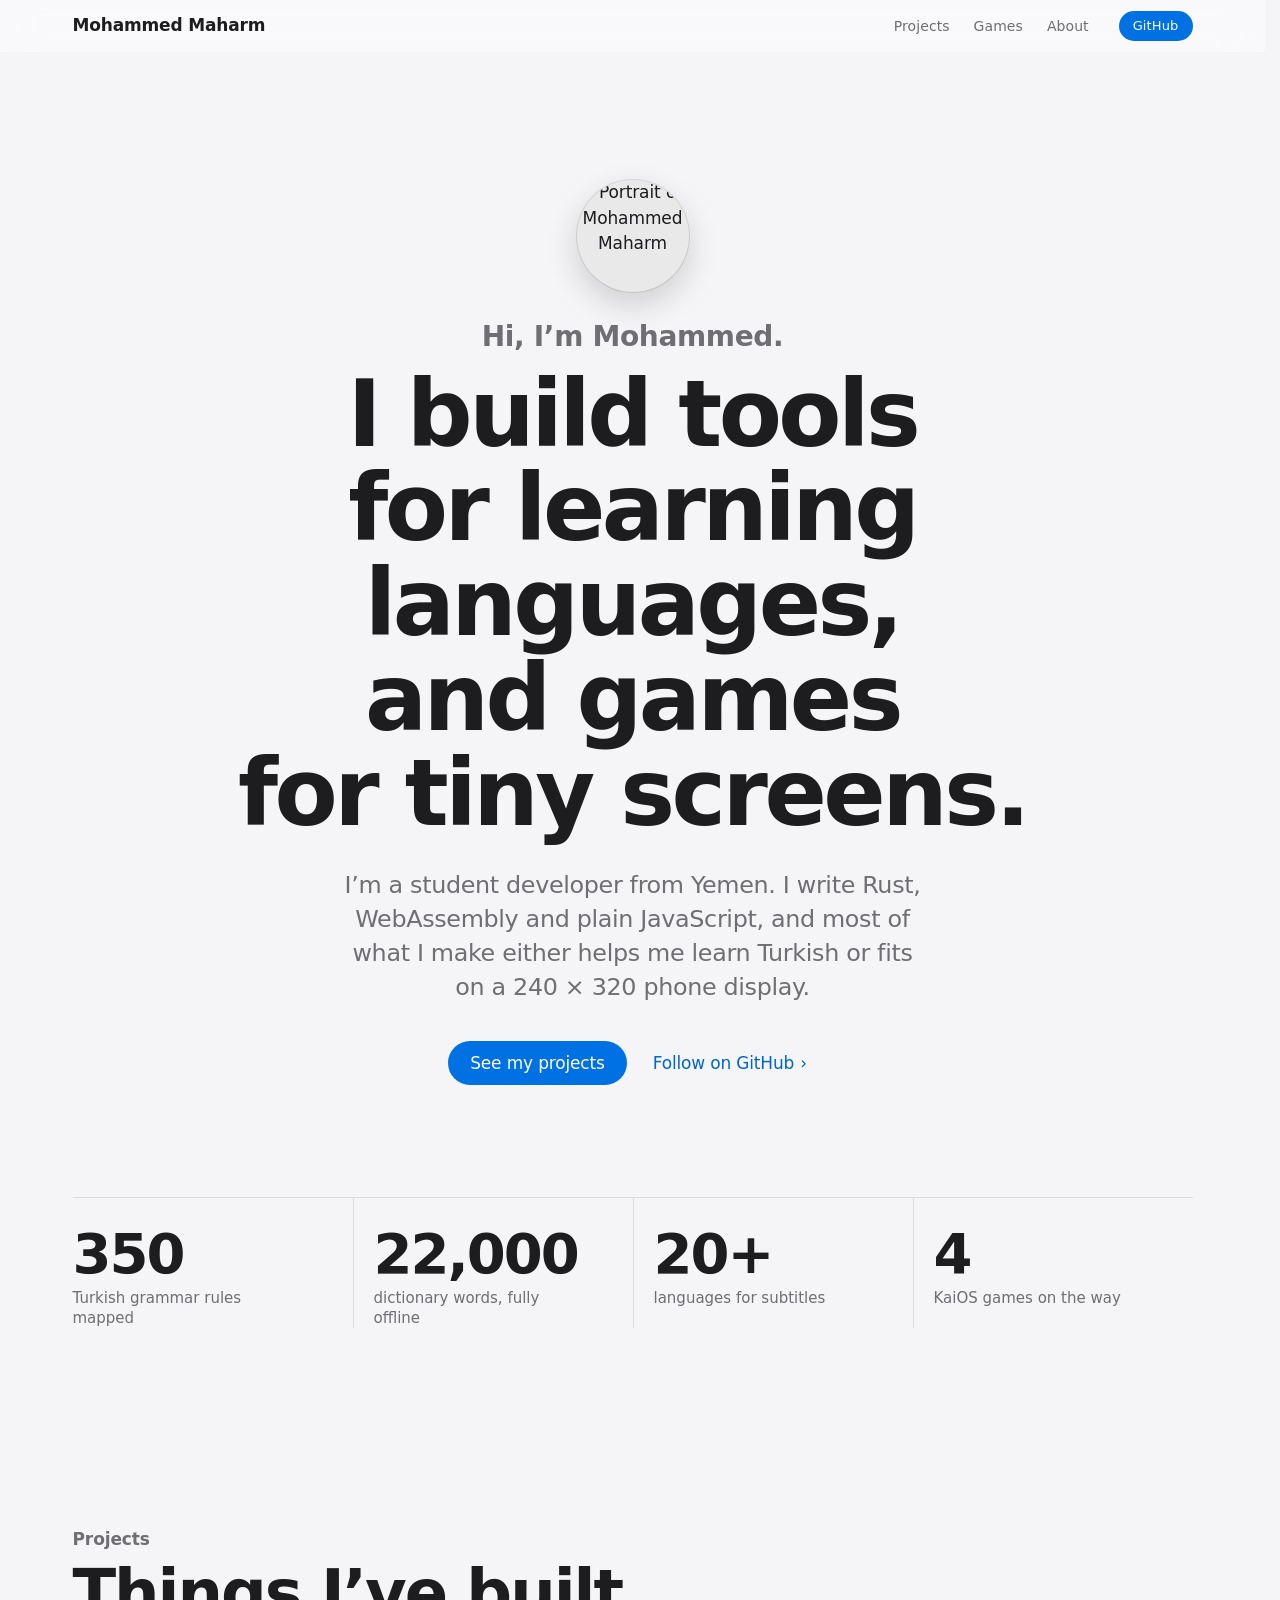
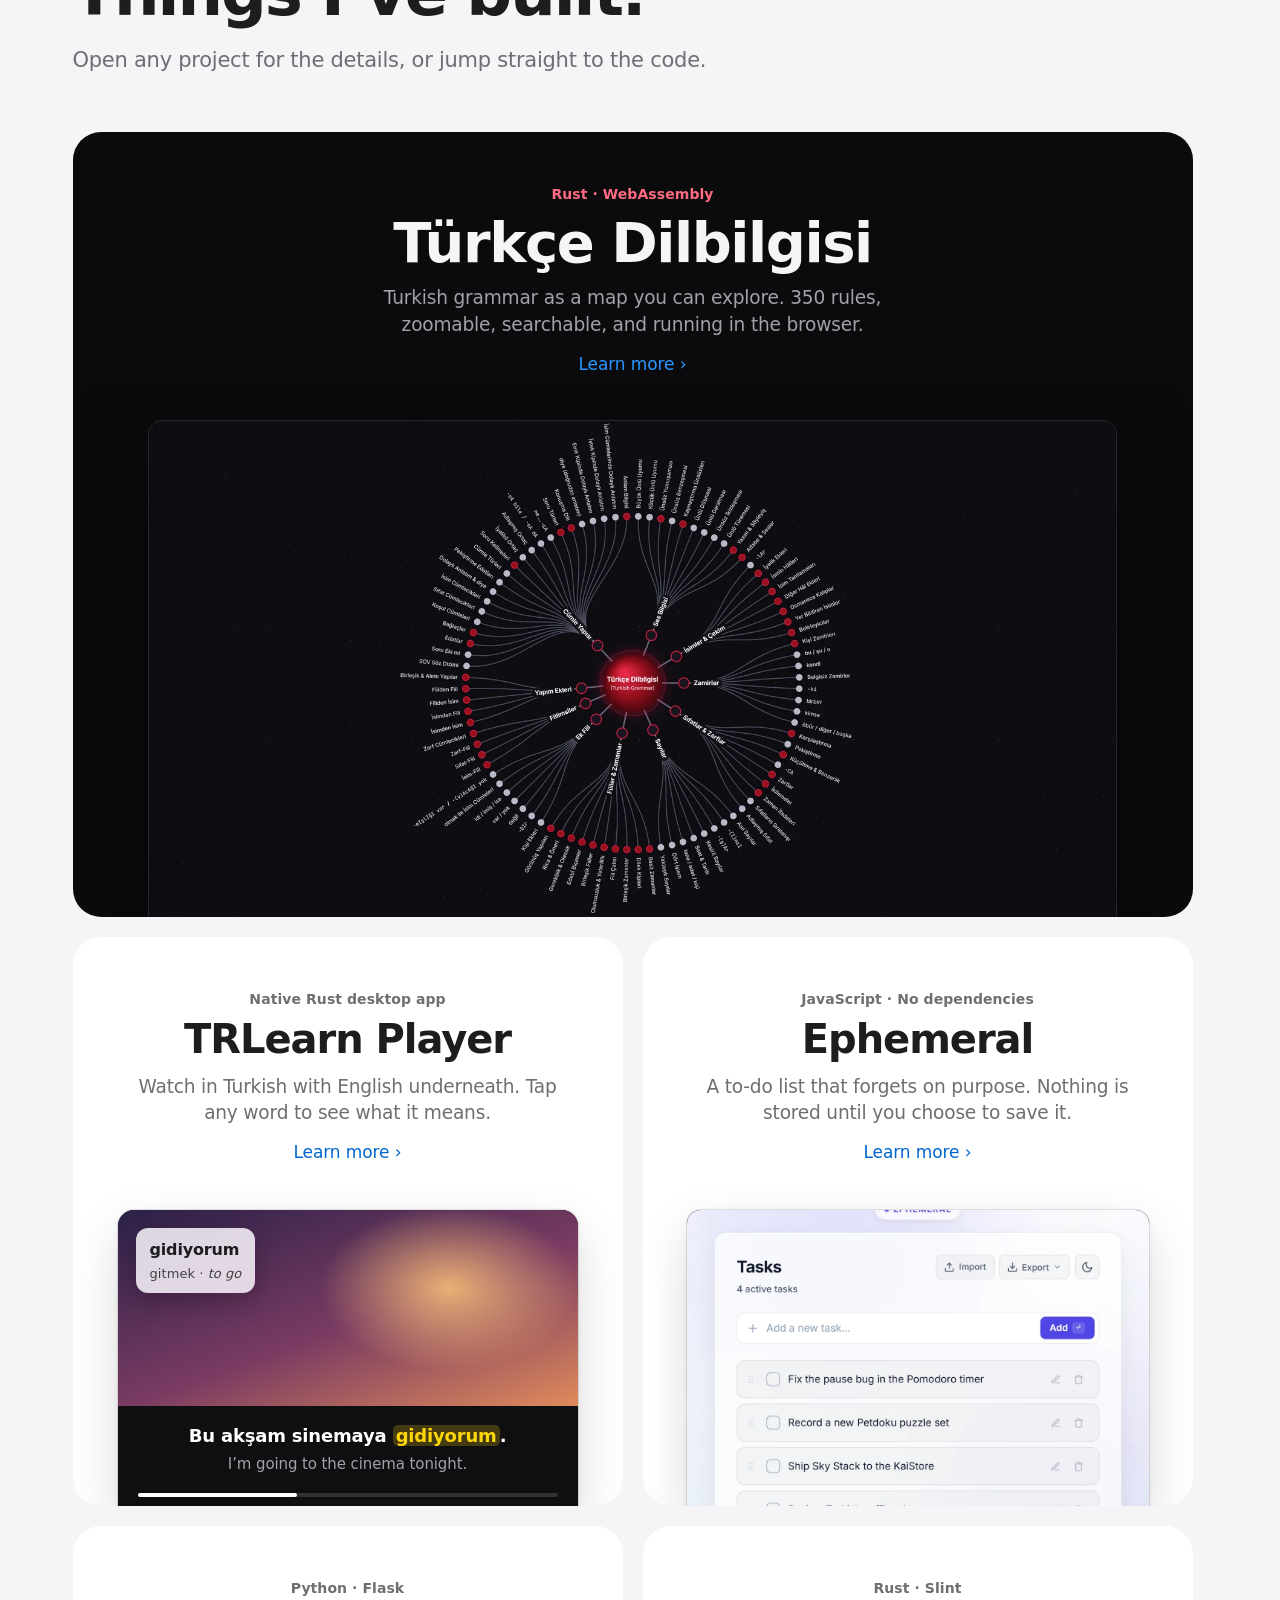
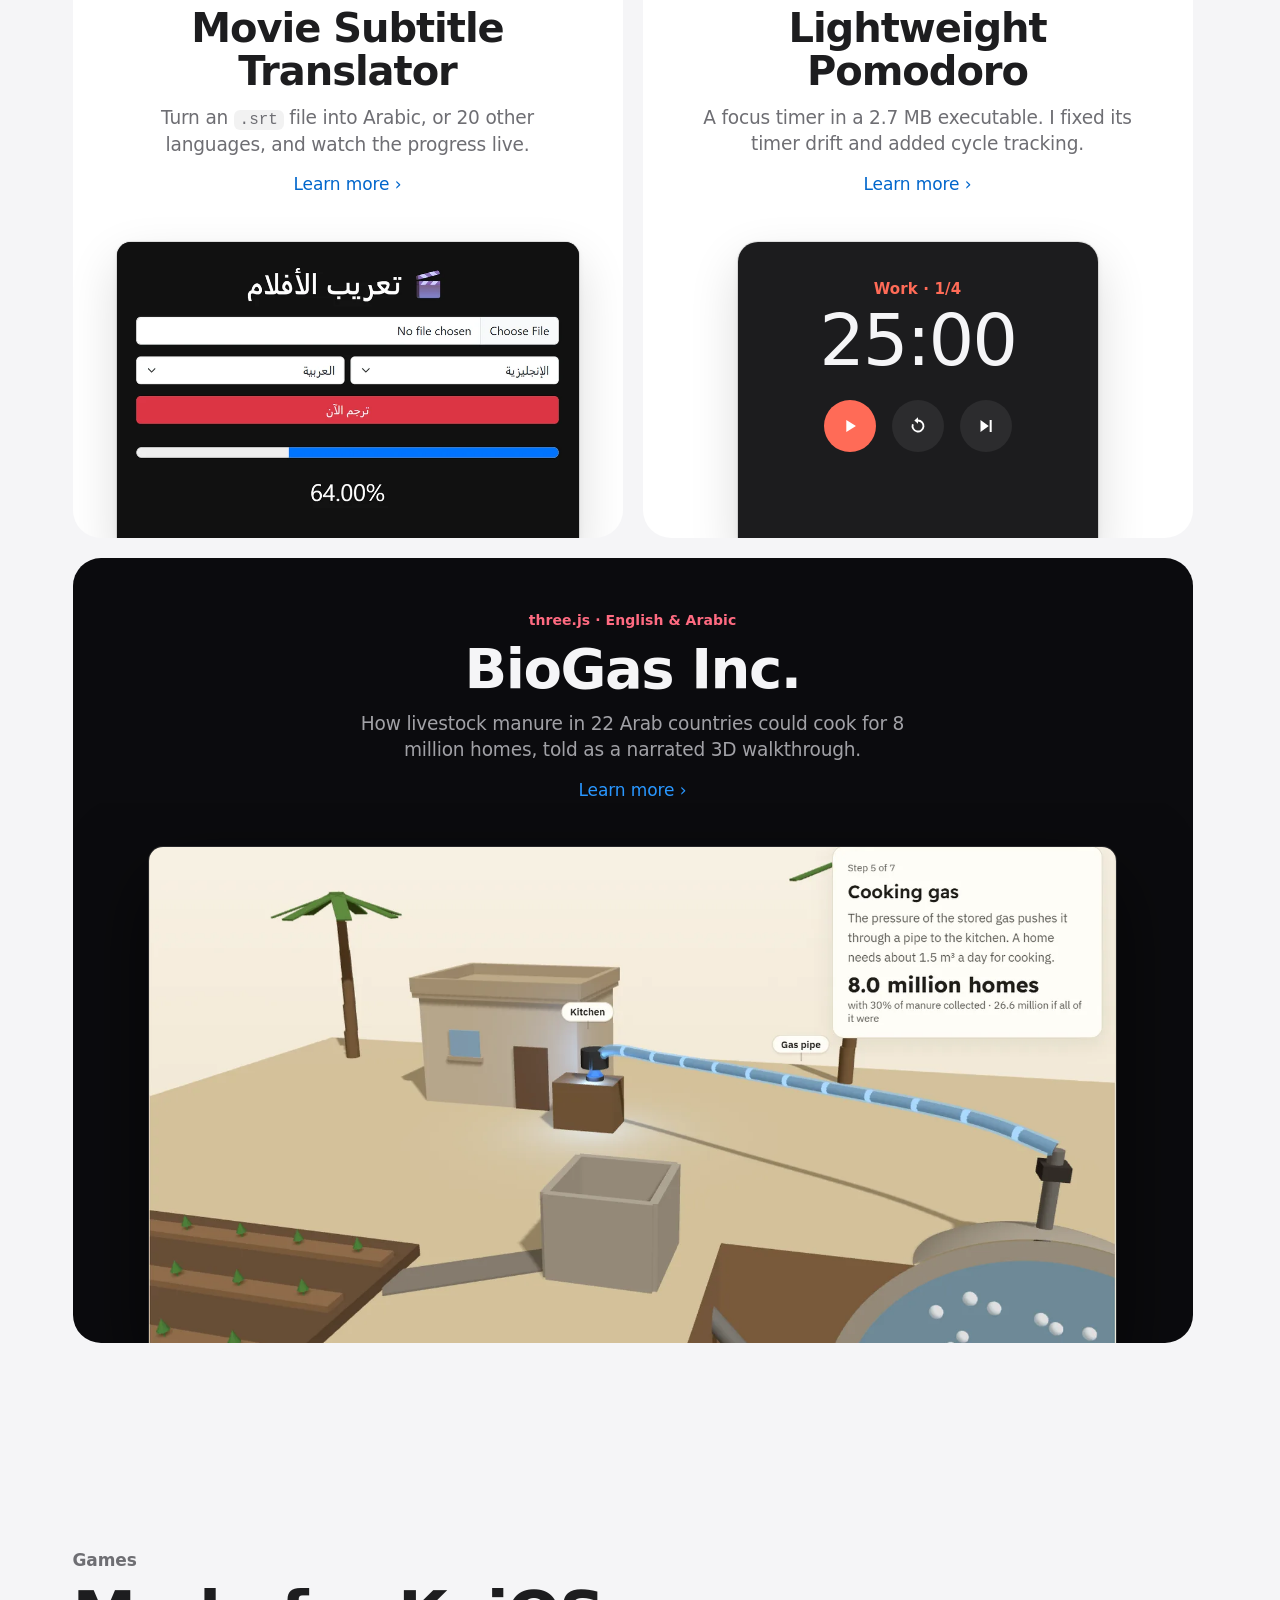
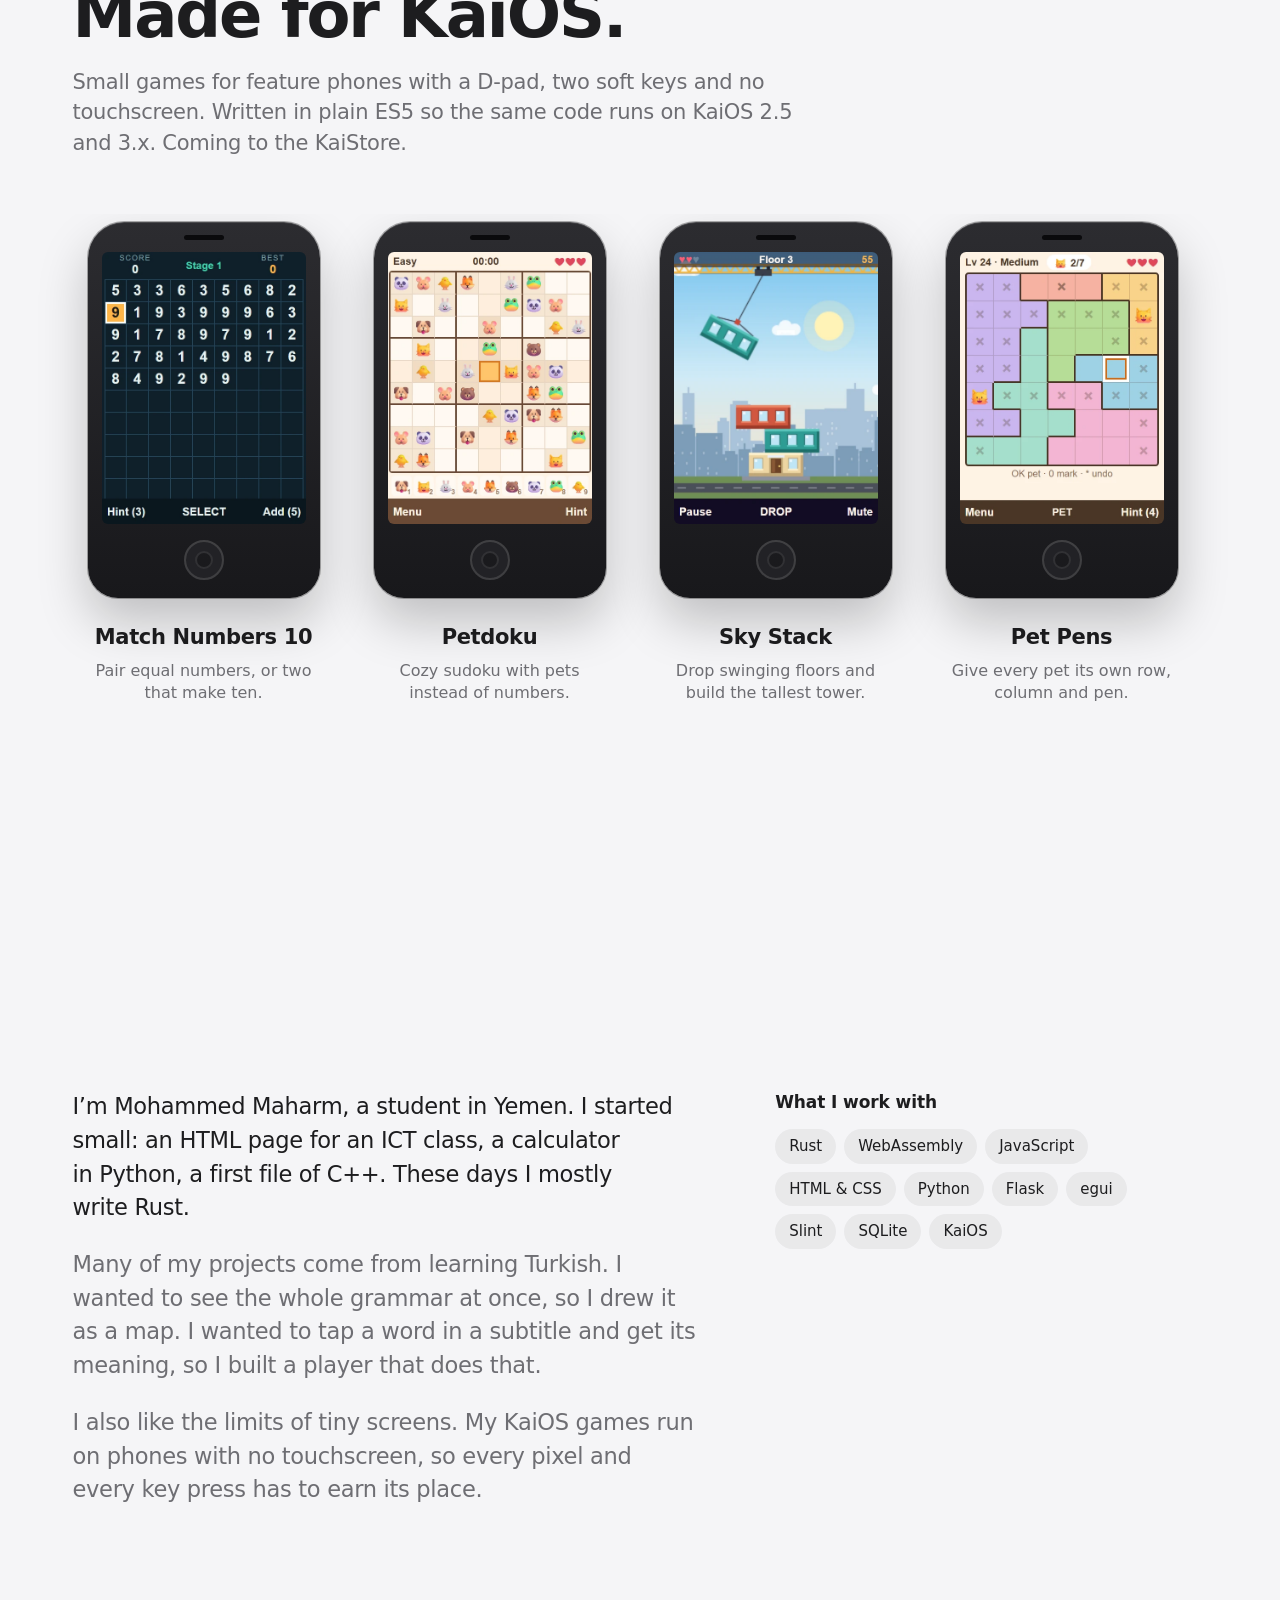
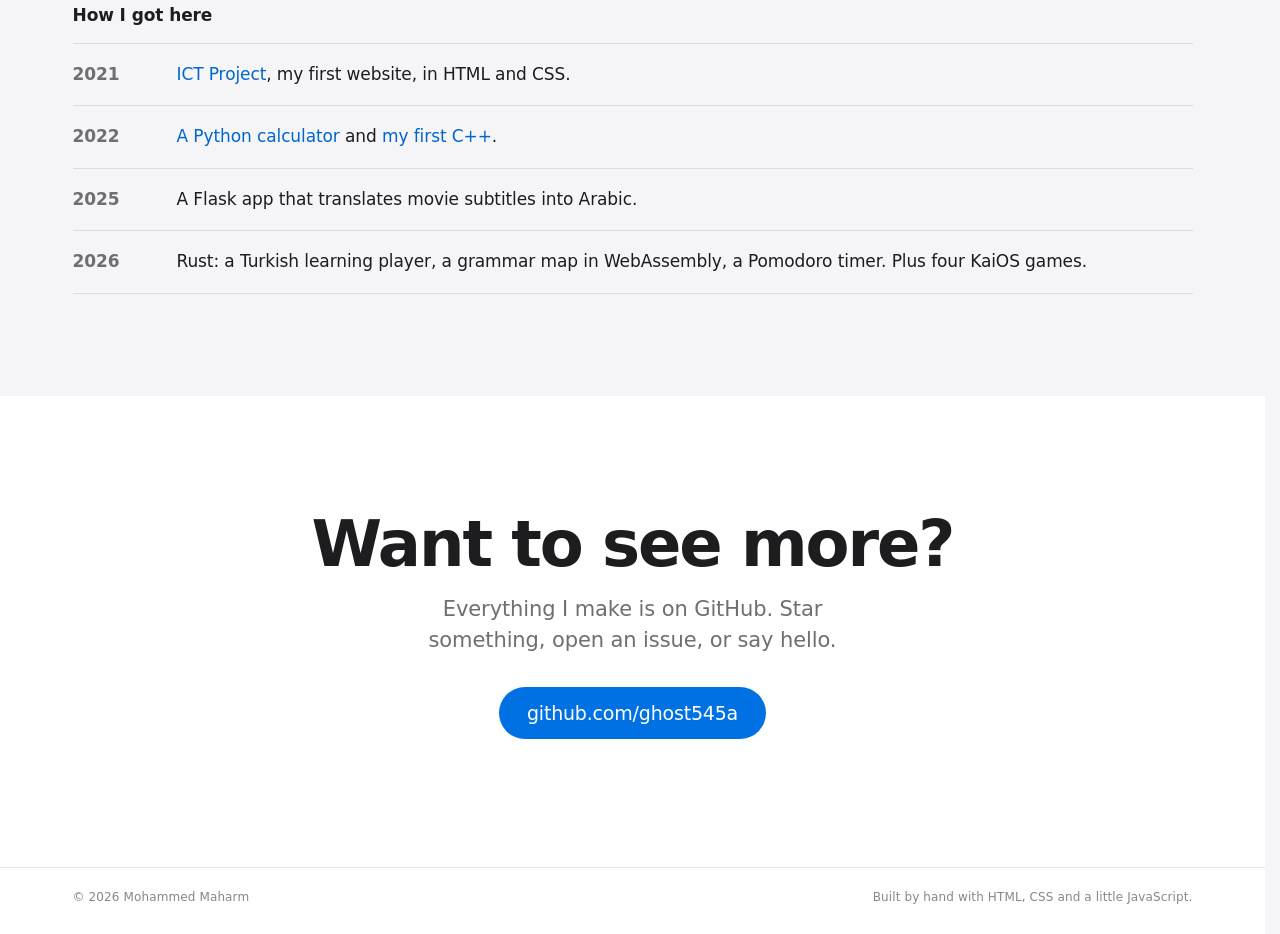
==== index.html @ 27d9dd87 "Add BioGas Inc. to the projects Feature tile and detail sheet for the narrated 3D biogas walkthrough" ====
<!doctype html>
<html lang="en">
<head>
  <meta charset="utf-8">
  <meta name="viewport" content="width=device-width, initial-scale=1, viewport-fit=cover">
  <title>Mohammed Maharm</title>
  <meta name="description" content="Mohammed Maharm, a student developer from Yemen. Tools for learning languages in Rust and WebAssembly, and small games for KaiOS phones.">
  <meta name="color-scheme" content="light dark">
  <meta name="theme-color" content="#f5f5f7" media="(prefers-color-scheme: light)">
  <meta name="theme-color" content="#000000" media="(prefers-color-scheme: dark)">
  <meta property="og:title" content="Mohammed Maharm">
  <meta property="og:description" content="Tools for learning languages, and games for tiny screens.">
  <meta property="og:image" content="https://ghost545a.github.io/assets/turkce-map.webp">
  <meta property="og:type" content="website">
  <link rel="icon" href="favicon.svg" type="image/svg+xml">
  <link rel="stylesheet" href="styles.css">
  <script>document.documentElement.classList.add('js');</script>
</head>
<body>
  <a class="skip" href="#work">Skip to projects</a>

  <div class="page" id="page">
    <!-- Translucent navigation: content scrolls underneath -->
    <header class="nav" id="nav">
      <div class="nav-inner">
        <a class="nav-name" href="#top" aria-label="Mohammed Maharm, back to top">Mohammed Maharm</a>
        <nav aria-label="Sections">
          <ul class="nav-links">
            <li><a href="#work" data-section="work">Projects</a></li>
            <li><a href="#games" data-section="games">Games</a></li>
            <li><a href="#about" data-section="about">About</a></li>
          </ul>
        </nav>
        <a class="nav-cta" href="https://github.com/ghost545a" rel="me">GitHub</a>
      </div>
    </header>

    <main id="top">
      <!-- Hero -->
      <section class="hero">
        <div class="wrap">
          <img class="avatar reveal" src="https://avatars.githubusercontent.com/u/78747137?v=4&amp;s=320" width="112" height="112" alt="Portrait of Mohammed Maharm">
          <p class="hero-hello reveal" style="--d:1">Hi, I’m Mohammed.</p>
          <h1 class="hero-title reveal" style="--d:2">I build tools for learning languages, and games for&nbsp;tiny&nbsp;screens.</h1>
          <p class="hero-lede reveal" style="--d:3">I’m a student developer from Yemen. I write Rust, WebAssembly and plain JavaScript, and most of what I make either helps me learn Turkish or fits on a 240&nbsp;×&nbsp;320 phone display.</p>
          <div class="hero-actions reveal" style="--d:4">
            <a class="btn btn-fill" href="#work">See my projects</a>
            <a class="btn btn-plain" href="https://github.com/ghost545a" rel="me">Follow on GitHub <span aria-hidden="true">›</span></a>
          </div>
        </div>
      </section>

      <!-- By the numbers -->
      <section class="stats" aria-label="By the numbers">
        <div class="wrap">
          <dl class="stats-grid">
            <div class="stat reveal"><dt>Turkish grammar rules mapped</dt><dd>350</dd></div>
            <div class="stat reveal" style="--d:1"><dt>dictionary words, fully offline</dt><dd>22,000</dd></div>
            <div class="stat reveal" style="--d:2"><dt>languages for subtitles</dt><dd>20+</dd></div>
            <div class="stat reveal" style="--d:3"><dt>KaiOS games on the way</dt><dd>4</dd></div>
          </dl>
        </div>
      </section>

      <!-- Projects -->
      <section class="section" id="work" aria-labelledby="work-title">
        <div class="wrap">
          <header class="section-head reveal">
            <p class="eyebrow">Projects</p>
            <h2 id="work-title" class="section-title">Things I’ve built.</h2>
            <p class="section-lede">Open any project for the details, or jump straight to the code.</p>
          </header>

          <div class="tiles">
            <!-- Featured: Türkçe Dilbilgisi -->
            <a class="tile tile-feature reveal" href="https://github.com/ghost545a/turkce-dilbilgisi" data-sheet="turkce">
              <div class="tile-copy">
                <p class="tile-eyebrow">Rust · WebAssembly</p>
                <h3 class="tile-title">Türkçe Dilbilgisi</h3>
                <p class="tile-text">Turkish grammar as a map you can explore. 350 rules, zoomable, searchable, and running in the browser.</p>
                <span class="tile-more">Learn more <span aria-hidden="true">›</span></span>
              </div>
              <div class="tile-visual">
                <div class="shot shot-window">
                  <img src="assets/turkce-map.webp" width="1600" height="1000" loading="lazy" alt="The Türkçe Dilbilgisi radial map: grammar topics branch out from a red centre node into hundreds of rules.">
                </div>
              </div>
            </a>

            <!-- TRLearn Player -->
            <a class="tile reveal" href="https://github.com/ghost545a/trlearn-player" data-sheet="trlearn">
              <div class="tile-copy">
                <p class="tile-eyebrow">Native Rust desktop app</p>
                <h3 class="tile-title">TRLearn Player</h3>
                <p class="tile-text">Watch in Turkish with English underneath. Tap any word to see what it means.</p>
                <span class="tile-more">Learn more <span aria-hidden="true">›</span></span>
              </div>
              <div class="tile-visual" aria-hidden="true">
                <div class="mock-player">
                  <div class="mp-video">
                    <div class="mp-card">
                      <span class="mp-word">gidiyorum</span>
                      <span class="mp-root">gitmek · <em>to go</em></span>
                    </div>
                  </div>
                  <div class="mp-subs">
                    <p class="mp-tr" lang="tr">Bu akşam sinemaya <mark>gidiyorum</mark>.</p>
                    <p class="mp-en">I’m going to the cinema tonight.</p>
                  </div>
                  <div class="mp-bar"><span></span></div>
                </div>
              </div>
            </a>

            <!-- Ephemeral -->
            <a class="tile reveal" href="https://github.com/ghost545a/ephemeral-todolist" data-sheet="ephemeral" style="--d:1">
              <div class="tile-copy">
                <p class="tile-eyebrow">JavaScript · No dependencies</p>
                <h3 class="tile-title">Ephemeral</h3>
                <p class="tile-text">A to-do list that forgets on purpose. Nothing is stored until you choose to save it.</p>
                <span class="tile-more">Learn more <span aria-hidden="true">›</span></span>
              </div>
              <div class="tile-visual">
                <div class="shot shot-window">
                  <picture>
                    <source srcset="assets/ephemeral-light.webp" media="(prefers-color-scheme: light)">
                    <img src="assets/ephemeral-dark.webp" width="1200" height="1200" loading="lazy" alt="Ephemeral showing four tasks in a glassy card, with import and export buttons.">
                  </picture>
                </div>
              </div>
            </a>

            <!-- Subtitle translator -->
            <a class="tile reveal" href="https://github.com/ghost545a/Subtitle_Arabic_maker" data-sheet="subtitles">
              <div class="tile-copy">
                <p class="tile-eyebrow">Python · Flask</p>
                <h3 class="tile-title">Movie Subtitle Translator</h3>
                <p class="tile-text">Turn an <code>.srt</code> file into Arabic, or 20 other languages, and watch the progress live.</p>
                <span class="tile-more">Learn more <span aria-hidden="true">›</span></span>
              </div>
              <div class="tile-visual">
                <div class="shot shot-window">
                  <img src="assets/subtitle-translator.webp" width="1600" height="611" loading="lazy" alt="The translator page, titled تعريب الأفلام, with a file picker, English and Arabic language menus, and a progress bar at 64%.">
                </div>
              </div>
            </a>

            <!-- Pomodoro -->
            <a class="tile reveal" href="https://github.com/ghost545a/LightweightPomodoroTimer" data-sheet="pomodoro" style="--d:1">
              <div class="tile-copy">
                <p class="tile-eyebrow">Rust · Slint</p>
                <h3 class="tile-title">Lightweight Pomodoro</h3>
                <p class="tile-text">A focus timer in a 2.7&nbsp;MB executable. I fixed its timer drift and added cycle tracking.</p>
                <span class="tile-more">Learn more <span aria-hidden="true">›</span></span>
              </div>
              <div class="tile-visual" aria-hidden="true">
                <div class="mock-timer">
                  <p class="mt-label">Work · 1/4</p>
                  <p class="mt-time">25:00</p>
                  <div class="mt-buttons">
                    <span class="mt-btn"><svg viewBox="0 0 24 24"><path d="M8 5.5v13l10.5-6.5z"/></svg></span>
                    <span class="mt-btn"><svg viewBox="0 0 24 24"><path d="M12 5a7 7 0 1 1-6.6 4.7l1.9.6A5 5 0 1 0 12 7v2.5L8 6l4-3.5z"/></svg></span>
                    <span class="mt-btn"><svg viewBox="0 0 24 24"><path d="M6 5.5v13l9-6.5zM16 5.5h2.2v13H16z"/></svg></span>
                  </div>
                </div>
              </div>
            </a>

            <!-- Featured: BioGas Inc. -->
            <a class="tile tile-feature reveal" href="https://ghost545a.github.io/biogas-inc/" data-sheet="biogas">
              <div class="tile-copy">
                <p class="tile-eyebrow">three.js · English &amp; Arabic</p>
                <h3 class="tile-title">BioGas Inc.</h3>
                <p class="tile-text">How livestock manure in 22 Arab countries could cook for 8 million homes, told as a narrated 3D walkthrough.</p>
                <span class="tile-more">Learn more <span aria-hidden="true">›</span></span>
              </div>
              <div class="tile-visual">
                <div class="shot shot-window">
                  <img src="assets/biogas-inc.webp" width="1600" height="901" loading="lazy" alt="A 3D diorama: a gas pipe glows blue from an underground digester to a stove beside a small house, with the caption Cooking gas, 8.0 million homes.">
                </div>
              </div>
            </a>
          </div>
        </div>
      </section>

      <!-- Games -->
      <section class="section section-games" id="games" aria-labelledby="games-title">
        <div class="wrap">
          <header class="section-head reveal">
            <p class="eyebrow">Games</p>
            <h2 id="games-title" class="section-title">Made for KaiOS.</h2>
            <p class="section-lede">Small games for feature phones with a D-pad, two soft keys and no touchscreen. Written in plain ES5 so the same code runs on KaiOS 2.5 and 3.x. Coming to the KaiStore.</p>
          </header>
        </div>
        <div class="games-scroller" role="list">
          <button class="game reveal" type="button" data-sheet="matchten" role="listitem">
            <span class="phone"><img src="assets/match-numbers-10.webp" width="480" height="640" loading="lazy" alt="Match Numbers 10: a grid of digits with one cell selected."></span>
            <span class="game-name">Match Numbers 10</span>
            <span class="game-text">Pair equal numbers, or two that make ten.</span>
          </button>
          <button class="game reveal" type="button" data-sheet="petdoku" role="listitem" style="--d:1">
            <span class="phone"><img src="assets/petdoku.webp" width="480" height="640" loading="lazy" alt="Petdoku: a sudoku grid filled with pet faces instead of numbers."></span>
            <span class="game-name">Petdoku</span>
            <span class="game-text">Cozy sudoku with pets instead of numbers.</span>
          </button>
          <button class="game reveal" type="button" data-sheet="skystack" role="listitem" style="--d:2">
            <span class="phone"><img src="assets/sky-stack.webp" width="480" height="640" loading="lazy" alt="Sky Stack: a crane swings a floor above a three-storey tower."></span>
            <span class="game-name">Sky Stack</span>
            <span class="game-text">Drop swinging floors and build the tallest tower.</span>
          </button>
          <button class="game reveal" type="button" data-sheet="petpens" role="listitem" style="--d:3">
            <span class="phone"><img src="assets/pet-pens.webp" width="480" height="640" loading="lazy" alt="Pet Pens: a 7 by 7 board split into coloured pens, with two cats placed and ruled-out squares crossed."></span>
            <span class="game-name">Pet Pens</span>
            <span class="game-text">Give every pet its own row, column and pen.</span>
          </button>
        </div>
      </section>

      <!-- About -->
      <section class="section" id="about" aria-labelledby="about-title">
        <div class="wrap about">
          <header class="section-head reveal">
            <p class="eyebrow">About</p>
            <h2 id="about-title" class="section-title">A bit about me.</h2>
          </header>
          <div class="about-body">
            <div class="about-text reveal">
              <p>I’m Mohammed Maharm, a student in Yemen. I started small: an HTML page for an ICT class, a calculator in Python, a first file of C++. These days I mostly write Rust.</p>
              <p>Many of my projects come from learning Turkish. I wanted to see the whole grammar at once, so I drew it as a map. I wanted to tap a word in a subtitle and get its meaning, so I built a player that does that.</p>
              <p>I also like the limits of tiny screens. My KaiOS games run on phones with no touchscreen, so every pixel and every key press has to earn its place.</p>
            </div>
            <aside class="about-side reveal" style="--d:1" aria-label="Tools I use">
              <h3 class="side-title">What I work with</h3>
              <ul class="chips">
                <li>Rust</li><li>WebAssembly</li><li>JavaScript</li><li>HTML &amp; CSS</li>
                <li>Python</li><li>Flask</li><li>egui</li><li>Slint</li><li>SQLite</li><li>KaiOS</li>
              </ul>
            </aside>
          </div>

          <div class="timeline reveal">
            <h3 class="side-title">How I got here</h3>
            <ol>
              <li><span class="tl-year">2021</span><span class="tl-what"><a href="https://github.com/ghost545a/ICT_Project">ICT Project</a>, my first website, in HTML and CSS.</span></li>
              <li><span class="tl-year">2022</span><span class="tl-what"><a href="https://github.com/ghost545a/pycalculater">A Python calculator</a> and <a href="https://github.com/ghost545a/Cppfirst">my first C++</a>.</span></li>
              <li><span class="tl-year">2025</span><span class="tl-what">A Flask app that translates movie subtitles into Arabic.</span></li>
              <li><span class="tl-year">2026</span><span class="tl-what">Rust: a Turkish learning player, a grammar map in WebAssembly, a Pomodoro timer. Plus four KaiOS games.</span></li>
            </ol>
          </div>
        </div>
      </section>

      <!-- Contact -->
      <section class="contact">
        <div class="wrap reveal">
          <h2 class="contact-title">Want to see more?</h2>
          <p class="contact-text">Everything I make is on GitHub. Star something, open an issue, or say hello.</p>
          <a class="btn btn-fill btn-large" href="https://github.com/ghost545a" rel="me">github.com/ghost545a</a>
        </div>
      </section>
    </main>

    <footer class="footer">
      <div class="wrap">
        <p>© 2026 Mohammed Maharm</p>
        <p>Built by hand with HTML, CSS and a little JavaScript.</p>
      </div>
    </footer>
  </div>

  <!-- Project sheet: slides up, follows your finger, flicks away -->
  <div class="scrim" id="scrim" hidden></div>
  <div class="sheet" id="sheet" role="dialog" aria-modal="true" aria-labelledby="sheet-title" hidden>
    <div class="sheet-handle" id="sheet-handle">
      <span class="grabber" aria-hidden="true"></span>
      <div class="sheet-head">
        <div>
          <p class="sheet-eyebrow" id="sheet-eyebrow"></p>
          <h2 class="sheet-title" id="sheet-title" tabindex="-1"></h2>
        </div>
        <button class="sheet-close" id="sheet-close" type="button" aria-label="Close">
          <svg viewBox="0 0 24 24" aria-hidden="true"><path d="M6.4 5 12 10.6 17.6 5 19 6.4 13.4 12l5.6 5.6-1.4 1.4-5.6-5.6L6.4 19 5 17.6 10.6 12 5 6.4z"/></svg>
        </button>
      </div>
    </div>
    <div class="sheet-body" id="sheet-body"></div>
  </div>

  <!-- Sheet content. Kept in the page so it is searchable and works with plain HTML. -->
  <template id="t-turkce" data-eyebrow="Rust · WebAssembly · Canvas" data-title="Türkçe Dilbilgisi">
    <figure class="sheet-figure dark"><img src="assets/turkce-map.webp" width="1600" height="1000" alt="The radial grammar map."></figure>
    <p class="sheet-lede">An interactive radial mind-map of Turkish grammar. It’s written in Rust, compiled to WebAssembly, and drawn on an HTML canvas.</p>
    <h3>Highlights</h3>
    <ul class="sheet-list">
      <li>10 rings and 350 rules, each with a suffix formula, vowel-harmony notes, exceptions, a CEFR level and three example sentences.</li>
      <li>Click to expand a branch, scroll to zoom at the cursor, drag to pan. Live search opens the path to any match.</li>
      <li><strong>Study by level:</strong> the same rules as a house of six CEFR floors, A1 on the ground floor and C2 at the top.</li>
      <li><strong>Player:</strong> watch a video with Turkish and English subtitles, tap a word to see its meaning, and save it for later.</li>
      <li>A frequency dictionary of 200 verbs and 150 adjectives.</li>
    </ul>
    <h3>Built with</h3>
    <ul class="chips"><li>Rust</li><li>WebAssembly</li><li>wasm-pack</li><li>Canvas</li><li>JavaScript</li></ul>
    <div class="sheet-actions">
      <a class="btn btn-fill" href="https://ghost545a.github.io/turkce-dilbilgisi/">Open the live map</a>
      <a class="btn btn-tinted" href="https://github.com/ghost545a/turkce-dilbilgisi">View source</a>
    </div>
  </template>

  <template id="t-biogas" data-eyebrow="three.js · WebGL · English &amp; Arabic" data-title="BioGas Inc.">
    <figure class="sheet-figure"><img src="assets/biogas-inc.webp" width="1600" height="901" alt="The 3D biogas walkthrough at the cooking-gas step."></figure>
    <p class="sheet-lede">An interactive 3D walkthrough of turning livestock manure into biogas: from the pen, to the mixing tank, the underground digester, the kitchen stove and back to the fields as fertiliser.</p>
    <h3>Highlights</h3>
    <ul class="sheet-list">
      <li>Seven narrated steps you can play, scrub or jump between, and a scene you can drag to rotate.</li>
      <li>Real numbers for the 22 Arab League countries: 363 million head of livestock (FAOSTAT 2024), 14.6 billion m³ of biogas a year, enough to cook for 8 million homes if 30% of the manure is collected.</li>
      <li>English with a British voice-over, and Arabic narrated in a mix of Modern Standard Arabic and Yemeni dialect.</li>
      <li>Also cut into 16:9 and 9:16 videos with keyword captions and sound design.</li>
    </ul>
    <h3>Built with</h3>
    <ul class="chips"><li>three.js</li><li>JavaScript</li><li>Python</li><li>VoiceStudio</li><li>Playwright</li><li>FFmpeg</li></ul>
    <p class="sheet-note">A how-to guide and the full method are coming soon.</p>
    <div class="sheet-actions">
      <a class="btn btn-fill" href="https://ghost545a.github.io/biogas-inc/">Open the site</a>
      <a class="btn btn-tinted" href="https://github.com/ghost545a/biogas-inc">View source</a>
    </div>
  </template>

  <template id="t-trlearn" data-eyebrow="Rust · egui · SQLite" data-title="TRLearn Player">
    <p class="sheet-lede">A native desktop player for learning Turkish from real audio and video. Turkish subtitles sit on top, English underneath, and every Turkish word is clickable.</p>
    <h3>Highlights</h3>
    <ul class="sheet-list">
      <li>Plays <code>.mp3</code>, <code>.wav</code>, <code>.mp4</code>, <code>.mkv</code> and <code>.webm</code>, with both subtitle tracks kept in sync.</li>
      <li>Click a word and playback pauses on its meaning. The offline dictionary has about 22,000 headwords and 13,000 inflected forms from Wiktionary.</li>
      <li>Words it doesn’t know directly are worked out by stripping suffixes: <span lang="tr">kitabı → kitap</span>, <span lang="tr">gidiyorum → gitmek</span>.</li>
      <li>Saved words keep their sentence and timestamp, and replay a 5-second clip of the moment you heard them.</li>
      <li>Keyboard first: Space to play, arrows to seek or jump sentence by sentence.</li>
    </ul>
    <h3>Built with</h3>
    <ul class="chips"><li>Rust</li><li>eframe / egui</li><li>rodio</li><li>rusqlite</li><li>FFmpeg</li></ul>
    <div class="sheet-actions">
      <a class="btn btn-fill" href="https://github.com/ghost545a/trlearn-player">View source</a>
    </div>
  </template>

  <template id="t-ephemeral" data-eyebrow="HTML · CSS · JavaScript" data-title="Ephemeral">
    <figure class="sheet-figure"><picture><source srcset="assets/ephemeral-light.webp" media="(prefers-color-scheme: light)"><img src="assets/ephemeral-dark.webp" width="1200" height="1200" alt="Ephemeral with four tasks."></picture></figure>
    <p class="sheet-lede">A calm, glassy to-do list that lives only in memory. No local storage, no cookies, no server. Refresh and you start clean, unless you download your list first.</p>
    <h3>Highlights</h3>
    <ul class="sheet-list">
      <li>Add, edit inline, complete and delete, with small animations that confirm each action.</li>
      <li>Reorder with the drag handle, by mouse or touch, or with <kbd>Alt</kbd> + <kbd>↑</kbd>/<kbd>↓</kbd>.</li>
      <li>Export as JSON or a Markdown checklist. Import by dropping a file onto the window, then choose Replace or Merge.</li>
      <li>A refresh guard warns you only when there’s something you haven’t saved.</li>
      <li>Light and dark themes that follow your system.</li>
    </ul>
    <h3>Built with</h3>
    <ul class="chips"><li>HTML</li><li>CSS</li><li>JavaScript</li><li>Vercel</li></ul>
    <div class="sheet-actions">
      <a class="btn btn-fill" href="https://moh-todolist.vercel.app/">Try it live</a>
      <a class="btn btn-tinted" href="https://github.com/ghost545a/ephemeral-todolist">View source</a>
    </div>
  </template>

  <template id="t-subtitles" data-eyebrow="Python · Flask · Bootstrap" data-title="Movie Subtitle Translator">
    <figure class="sheet-figure dark"><img src="assets/subtitle-translator.webp" width="1600" height="611" alt="The translator page in Arabic."></figure>
    <p class="sheet-lede"><span lang="ar" dir="rtl">تعريب الأفلام</span>: upload a subtitle file, pick two languages, and download the translation when the progress bar fills.</p>
    <h3>Highlights</h3>
    <ul class="sheet-list">
      <li>Translates <code>.srt</code> subtitles between more than 20 languages.</li>
      <li>Shows real-time progress as each line is translated.</li>
      <li>Arabic-first, right-to-left interface.</li>
      <li>The finished file downloads straight away.</li>
    </ul>
    <h3>Built with</h3>
    <ul class="chips"><li>Python</li><li>Flask</li><li>Bootstrap</li><li>JavaScript</li></ul>
    <p class="sheet-note">The live version runs on a free host, so it can take a minute to wake up.</p>
    <div class="sheet-actions">
      <a class="btn btn-fill" href="https://subtitle-arabic-maker.onrender.com/">Open the app</a>
      <a class="btn btn-tinted" href="https://github.com/ghost545a/Subtitle_Arabic_maker">View source</a>
    </div>
  </template>

  <template id="t-pomodoro" data-eyebrow="Rust · Slint" data-title="Lightweight Pomodoro Timer">
    <p class="sheet-lede">A fast, minimal Pomodoro timer with a crisp dark interface. It runs on Slint’s software renderer, so it barely touches your CPU or memory.</p>
    <h3>What I did</h3>
    <ul class="sheet-list">
      <li>Fixed a bug where pausing and resuming made the timer jump.</li>
      <li>Added a cycle counter (1/4 to 4/4), with a long break after every fourth session.</li>
      <li>Shrank the icon to under 2&nbsp;KB and the executable to about 2.7&nbsp;MB.</li>
      <li>Added unit tests for the timer logic.</li>
    </ul>
    <h3>Built with</h3>
    <ul class="chips"><li>Rust</li><li>Slint</li><li>GitHub Actions</li></ul>
    <p class="sheet-note">I maintain this fork of <a href="https://github.com/reRumbl/LightweightPomodoroTimer">reRumbl’s original timer</a>.</p>
    <div class="sheet-actions">
      <a class="btn btn-fill" href="https://github.com/ghost545a/LightweightPomodoroTimer/releases">Download for Windows</a>
      <a class="btn btn-tinted" href="https://github.com/ghost545a/LightweightPomodoroTimer">View source</a>
    </div>
  </template>

  <template id="t-matchten" data-eyebrow="KaiOS 3.x · Coming soon" data-title="Match Numbers 10">
    <figure class="sheet-figure phone-figure"><span class="phone"><img src="assets/match-numbers-10.webp" width="480" height="640" alt="Match Numbers 10 gameplay."></span></figure>
    <p class="sheet-lede">A number puzzle. Match two numbers that are equal, or that add up to ten, and clear the board to reach the next stage.</p>
    <h3>How it plays</h3>
    <ul class="sheet-list">
      <li>Pairs must connect in a row, column or diagonal, with only cleared cells between them.</li>
      <li>The last cell of a row links to the first cell of the next one.</li>
      <li>Stuck? Ask for a hint, or add the remaining numbers to the end of the board.</li>
      <li>Move with the D-pad, or go diagonally with 1, 3, 7 and 9.</li>
    </ul>
    <h3>Built with</h3>
    <ul class="chips"><li>JavaScript</li><li>HTML &amp; CSS</li><li>KaiOS 3.x</li></ul>
  </template>

  <template id="t-petdoku" data-eyebrow="KaiOS 2.5 &amp; 3.x · Coming soon" data-title="Petdoku">
    <figure class="sheet-figure phone-figure"><span class="phone"><img src="assets/petdoku.webp" width="480" height="640" alt="Petdoku gameplay."></span></figure>
    <p class="sheet-lede">Cozy sudoku with pets instead of numbers. Fill every row, column and box with one of each pet.</p>
    <h3>How it plays</h3>
    <ul class="sheet-list">
      <li>Three difficulties: Easy, Medium and Hard.</li>
      <li>A wrong pet costs a heart. Lose three and the pets get mixed up.</li>
      <li>Hints help when you’re stuck. Only hint-free solves count toward your best time.</li>
    </ul>
    <h3>Built with</h3>
    <ul class="chips"><li>JavaScript (ES5)</li><li>HTML &amp; CSS</li><li>KaiOS 2.5</li><li>KaiOS 3.x</li></ul>
  </template>

  <template id="t-skystack" data-eyebrow="KaiOS 2.5 &amp; 3.x · Coming soon" data-title="Sky Stack">
    <figure class="sheet-figure phone-figure"><span class="phone"><img src="assets/sky-stack.webp" width="480" height="640" alt="Sky Stack gameplay."></span></figure>
    <p class="sheet-lede">A crane swings a new apartment floor back and forth. Press OK to drop it, and stack the tallest tower in town.</p>
    <h3>How it plays</h3>
    <ul class="sheet-list">
      <li>Land a floor dead center for a <strong>Perfect</strong>. Three in a row steady the tower.</li>
      <li>Floors that hang too far over the edge fall off and cost a heart.</li>
      <li><strong>Endless:</strong> it speeds up every 10 floors, and the wind picks up from floor 20.</li>
      <li><strong>Levels:</strong> 10 towers with target heights, each worth up to three stars.</li>
    </ul>
    <h3>Built with</h3>
    <ul class="chips"><li>JavaScript (ES5)</li><li>Canvas</li><li>Web Audio</li><li>KaiOS 2.5</li><li>KaiOS 3.x</li></ul>
  </template>

  <template id="t-petpens" data-eyebrow="KaiOS 2.5 &amp; 3.x · Coming soon" data-title="Pet Pens">
    <figure class="sheet-figure phone-figure"><span class="phone"><img src="assets/pet-pens.webp" width="480" height="640" alt="Pet Pens gameplay."></span></figure>
    <p class="sheet-lede">A logic puzzle. The board is split into coloured pens, and every row, every column and every pen needs exactly one pet. Pets can’t touch, not even corner to corner.</p>
    <h3>How it plays</h3>
    <ul class="sheet-list">
      <li><strong>300 levels</strong> that grow from 5×5 to 9×9, each with exactly one solution. After that, new puzzles are generated on the phone.</li>
      <li>Place a pet in the right square and it crosses out every square it rules out.</li>
      <li>A wrong pet costs a heart. Undo, cross-outs and hints help when you’re stuck.</li>
      <li>Pick your favourite pet: cat, dog, rabbit, fox, panda and more.</li>
    </ul>
    <h3>Built with</h3>
    <ul class="chips"><li>JavaScript (ES5)</li><li>HTML &amp; CSS</li><li>Puzzle generator</li><li>KaiOS 2.5</li><li>KaiOS 3.x</li></ul>
  </template>

  <script src="app.js" defer></script>
</body>
</html>
---- styles.css ----
/* ==========================================================================
   Mohammed Maharm — portfolio
   Apple-style foundations: system type with size-specific tracking,
   translucent chrome, instant press feedback, springs for anything you touch.
   ========================================================================== */

:root {
  --bg: #f5f5f7;
  --surface: #ffffff;
  --sheet: #ffffff;
  --text: #1d1d1f;
  --text-2: #6e6e73;
  --text-3: #86868b;
  --hairline: rgba(0, 0, 0, 0.1);
  --chip: rgba(0, 0, 0, 0.05);
  --accent: #0066cc;
  --accent-fill: #0071e3;
  --accent-fill-hover: #0077ed;
  --accent-tint: rgba(0, 113, 227, 0.1);
  --nav-bg: rgba(251, 251, 253, 0.72);
  --behind: #000;
  --shadow-shot: 0 2px 6px rgba(0, 0, 0, 0.06), 0 20px 50px rgba(0, 0, 0, 0.14);
  --focus: 0 0 0 3px rgba(0, 113, 227, 0.55);

  --gutter: 16px;
  --max: 1120px;
  --radius-tile: 28px;
  --ease-out: cubic-bezier(0.22, 0.75, 0.2, 1);

  --font-text: -apple-system, BlinkMacSystemFont, "SF Pro Text", "Segoe UI Variable Text", "Segoe UI", system-ui, Roboto, "Helvetica Neue", Arial, sans-serif;
  --font-display: -apple-system, BlinkMacSystemFont, "SF Pro Display", "Segoe UI Variable Display", "Segoe UI", system-ui, Roboto, "Helvetica Neue", Arial, sans-serif;
  --font-mono: ui-monospace, "SF Mono", "Cascadia Code", Consolas, Menlo, monospace;

  color-scheme: light dark;
}

@media (prefers-color-scheme: dark) {
  :root {
    --bg: #000000;
    --surface: #161617;
    --sheet: #1c1c1e;
    --text: #f5f5f7;
    --text-2: #a1a1a6;
    --text-3: #86868b;
    --hairline: rgba(255, 255, 255, 0.14);
    --chip: rgba(255, 255, 255, 0.09);
    --accent: #2997ff;
    --accent-tint: rgba(41, 151, 255, 0.16);
    --nav-bg: rgba(22, 22, 23, 0.72);
    --shadow-shot: 0 2px 6px rgba(0, 0, 0, 0.4), 0 20px 50px rgba(0, 0, 0, 0.55);
    --focus: 0 0 0 3px rgba(41, 151, 255, 0.6);
  }
}

@media (min-width: 640px) {
  :root { --gutter: 24px; }
}

/* ---------- Base ---------- */

*, *::before, *::after { box-sizing: border-box; }
[hidden] { display: none !important; }

html {
  background: var(--bg);
  scrollbar-gutter: stable;
  -webkit-text-size-adjust: 100%;
  scroll-behavior: smooth;
  scroll-padding-top: 64px;
  transition: background-color 0s;
}

body {
  margin: 0;
  font-family: var(--font-text);
  font-size: 1.0625rem;            /* 17px body, Apple's reading size */
  line-height: 1.5;
  letter-spacing: -0.006em;
  color: var(--text);
  background: none;
  -webkit-font-smoothing: antialiased;
  -moz-osx-font-smoothing: grayscale;
  font-optical-sizing: auto;
  text-rendering: optimizeLegibility;
}

.page {
  background: var(--bg);
  min-height: 100vh;
  transform-origin: 50% 50%;
}

img { display: block; max-width: 100%; height: auto; }
a { color: var(--accent); text-decoration: none; }
a:hover { text-decoration: underline; text-underline-offset: 0.18em; }
p { margin: 0; }
h1, h2, h3 { margin: 0; font-family: var(--font-display); }
ul, ol { margin: 0; padding: 0; list-style: none; }
code, kbd {
  font-family: var(--font-mono);
  font-size: 0.86em;
  letter-spacing: 0;
  padding: 0.08em 0.36em;
  border-radius: 6px;
  background: var(--chip);
}
mark { color: inherit; }
button { font: inherit; color: inherit; }

:focus { outline: none; }
:focus-visible { outline: none; box-shadow: var(--focus); border-radius: 12px; }

.wrap {
  width: min(var(--max), 100% - var(--gutter) * 2);
  margin-inline: auto;
}

.skip {
  position: absolute;
  left: var(--gutter);
  top: -100px;
  z-index: 100;
  padding: 10px 16px;
  border-radius: 999px;
  background: var(--accent-fill);
  color: #fff;
}
.skip:focus-visible { top: 10px; }

/* ---------- Reveal on scroll (only when JS is running) ----------
   Uses the individual `translate` property so it never fights the
   `scale` used for press feedback. */

.reveal {
  --rd: calc(var(--d, 0) * 70ms);
  transition:
    opacity 0.9s var(--ease-out) var(--rd),
    translate 0.9s var(--ease-out) var(--rd),
    scale var(--press, 0.32s) var(--ease-out);
}
.js .reveal:not(.in) { opacity: 0; translate: 0 28px; }

/* ---------- Press feedback: instant on pointer-down, gentle on release ---------- */

/* Tiles get their scale transition from .reveal, so the two never overwrite each other. */
.btn, .game .phone, .sheet-close, .nav-cta {
  transition: scale var(--press, 0.32s) var(--ease-out), background-color 0.2s, color 0.2s;
}
.btn:active, .sheet-close:active, .nav-cta:active { --press: 0.08s; scale: 0.96; }
.tile:active { --press: 0.08s; scale: 0.985; }
.game:active .phone { --press: 0.08s; scale: 0.96; }

/* ---------- Navigation: translucent material, edge appears only over content ---------- */

.nav {
  position: sticky;
  top: 0;
  z-index: 40;
  background: var(--nav-bg);
  -webkit-backdrop-filter: saturate(180%) blur(20px);
  backdrop-filter: saturate(180%) blur(20px);
}
.nav::after {
  content: "";
  position: absolute;
  inset: auto 0 0 0;
  height: 1px;
  background: var(--hairline);
  opacity: 0;
  transition: opacity 0.25s;
}
.nav.scrolled::after { opacity: 1; }

.nav-inner {
  width: min(var(--max), 100% - var(--gutter) * 2);
  margin-inline: auto;
  height: 52px;
  display: flex;
  align-items: center;
  gap: 20px;
}
.nav-name {
  font-family: var(--font-display);
  font-weight: 600;
  font-size: 1.0625rem;
  letter-spacing: -0.01em;
  color: var(--text);
  white-space: nowrap;
  margin-right: auto;
}
.nav-name:hover { text-decoration: none; }
.nav-links { display: flex; gap: 4px; }
.nav-links a {
  display: block;
  padding: 6px 10px;
  border-radius: 999px;
  font-size: 0.875rem;
  letter-spacing: 0.005em;
  color: var(--text-2);
  transition: color 0.2s, background-color 0.2s;
}
.nav-links a:hover { color: var(--text); text-decoration: none; }
.nav-links a[aria-current="true"] { color: var(--text); background: var(--chip); }
.nav-cta {
  font-size: 0.8125rem;
  font-weight: 500;
  letter-spacing: 0.01em;
  padding: 5px 14px;
  border-radius: 999px;
  background: var(--accent-fill);
  color: #fff;
}
.nav-cta:hover { background: var(--accent-fill-hover); text-decoration: none; }

@media (max-width: 560px) {
  .nav-inner { gap: 8px; }
  .nav-cta { display: none; }
  .nav-links a { padding: 6px 8px; }
  .nav-name { font-size: 1rem; }
}
@media (max-width: 360px) {
  .nav-name { font-size: 0.9375rem; }
  .nav-links a { padding: 6px 6px; font-size: 0.8125rem; }
}

/* ---------- Buttons ---------- */

.btn {
  display: inline-flex;
  align-items: center;
  justify-content: center;
  gap: 6px;
  min-height: 44px;
  padding: 11px 22px;
  border-radius: 999px;
  border: 0;
  font-size: 1.0625rem;
  font-weight: 400;
  letter-spacing: -0.01em;
  line-height: 1.2;
  cursor: pointer;
  white-space: nowrap;
}
.btn:hover { text-decoration: none; }
.btn-fill { background: var(--accent-fill); color: #fff; }
.btn-fill:hover { background: var(--accent-fill-hover); }
.btn-tinted { background: var(--accent-tint); color: var(--accent); }
.btn-plain { color: var(--accent); padding-inline: 10px; }
.btn-plain:hover { text-decoration: underline; }
.btn-large { min-height: 52px; padding: 14px 28px; font-size: 1.1875rem; }

/* ---------- Hero ---------- */

.hero {
  padding: clamp(56px, 10vw, 128px) 0 clamp(64px, 9vw, 112px);
  text-align: center;
}
.avatar {
  width: 112px;
  height: 112px;
  margin: 0 auto 28px;
  border-radius: 50%;
  object-fit: cover;
  background: var(--chip);
  box-shadow: 0 0 0 1px var(--hairline), 0 12px 32px rgba(0, 0, 0, 0.16);
}
.hero-hello {
  font-family: var(--font-display);
  font-size: clamp(1.3125rem, 1.05rem + 1vw, 1.75rem);
  line-height: 1.2;
  font-weight: 600;
  letter-spacing: -0.012em;
  color: var(--text-2);
  margin-bottom: 14px;
}
.hero-title {
  max-width: 15ch;
  margin: 0 auto;
  font-size: clamp(2.625rem, 1.4rem + 5.6vw, 5.75rem);
  line-height: 1.03;
  font-weight: 700;
  letter-spacing: -0.038em;     /* large display text wants negative tracking */
  text-wrap: balance;
}
.hero-lede {
  max-width: 36rem;
  margin: 28px auto 0;
  font-size: clamp(1.1875rem, 1.05rem + 0.55vw, 1.5rem);
  line-height: 1.42;
  letter-spacing: -0.014em;
  color: var(--text-2);
  text-wrap: pretty;
}
.hero-actions {
  margin-top: 36px;
  display: flex;
  flex-wrap: wrap;
  justify-content: center;
  align-items: center;
  gap: 12px 16px;
}

/* ---------- Stats ---------- */

.stats { padding-bottom: clamp(56px, 8vw, 96px); }
.stats-grid {
  margin: 0;
  display: grid;
  grid-template-columns: repeat(4, 1fr);
  border-top: 1px solid var(--hairline);
}
.stat {
  display: flex;
  flex-direction: column-reverse;
  justify-content: flex-end;
  gap: 6px;
  padding: 28px 20px 0 0;
}
.stat + .stat { padding-left: 20px; border-left: 1px solid var(--hairline); }
.stat dd {
  margin: 0;
  font-family: var(--font-display);
  font-size: clamp(2.25rem, 1.6rem + 2.4vw, 3.5rem);
  line-height: 1;
  font-weight: 700;
  letter-spacing: -0.035em;
  font-variant-numeric: tabular-nums;
}
.stat dt {
  font-size: 0.9375rem;
  line-height: 1.35;
  letter-spacing: 0;
  color: var(--text-2);
  max-width: 14em;
}
@media (max-width: 760px) {
  .stats-grid { grid-template-columns: repeat(2, 1fr); border-top: 0; }
  .stat, .stat + .stat { padding: 22px 16px 22px 0; border-left: 0; border-top: 1px solid var(--hairline); }
  .stat:nth-child(even) { padding-left: 16px; border-left: 1px solid var(--hairline); }
}

/* ---------- Sections ---------- */

.section { padding: clamp(64px, 8vw, 112px) 0; }
.section-head { max-width: 46rem; margin-bottom: clamp(36px, 5vw, 56px); }
.eyebrow {
  font-size: 1.0625rem;
  font-weight: 600;
  letter-spacing: -0.006em;
  color: var(--text-2);
  margin-bottom: 8px;
}
.section-title {
  font-size: clamp(2.25rem, 1.45rem + 3.6vw, 4rem);
  line-height: 1.05;
  font-weight: 700;
  letter-spacing: -0.032em;
  text-wrap: balance;
}
.section-lede {
  margin-top: 18px;
  font-size: clamp(1.125rem, 1rem + 0.45vw, 1.3125rem);
  line-height: 1.45;
  letter-spacing: -0.012em;
  color: var(--text-2);
  text-wrap: pretty;
}

/* ---------- Project tiles ---------- */

.tiles {
  display: grid;
  grid-template-columns: repeat(2, minmax(0, 1fr));
  gap: 20px;
}
@media (max-width: 800px) {
  .tiles { grid-template-columns: minmax(0, 1fr); gap: 16px; }
}

.tile {
  position: relative;
  display: flex;
  flex-direction: column;
  padding-top: clamp(36px, 5vw, 52px);
  border-radius: var(--radius-tile);
  background: var(--surface);
  color: var(--text);
  text-align: center;
  overflow: hidden;
  isolation: isolate;
  -webkit-tap-highlight-color: transparent;
}
.tile:hover { text-decoration: none; }
.tile:focus-visible { border-radius: var(--radius-tile); }

.tile-copy { padding-inline: clamp(24px, 4vw, 48px); }
.tile-eyebrow {
  font-size: 0.875rem;
  font-weight: 600;
  letter-spacing: 0.005em;
  color: var(--text-2);
  margin-bottom: 8px;
}
.tile-title {
  font-size: clamp(1.75rem, 1.3rem + 1.6vw, 2.5rem);
  line-height: 1.08;
  font-weight: 700;
  letter-spacing: -0.026em;
  text-wrap: balance;
}
.tile-text {
  max-width: 26em;
  margin: 12px auto 0;
  font-size: clamp(1.0625rem, 1rem + 0.2vw, 1.1875rem);
  line-height: 1.42;
  letter-spacing: -0.01em;
  color: var(--text-2);
  text-wrap: pretty;
}
.tile-more {
  display: inline-block;
  margin-top: 14px;
  font-size: 1.0625rem;
  color: var(--accent);
}
.tile-more span { display: inline-block; transition: translate 0.3s var(--ease-out); }
@media (hover: hover) {
  .tile:hover .tile-more span { translate: 3px 0; }
  .tile:hover .tile-visual > * { translate: 0 -6px; }
}

.tile-visual {
  margin-top: auto;
  padding: clamp(28px, 4vw, 44px) clamp(20px, 4vw, 44px) 0;
  height: 340px;
  display: flex;
  align-items: stretch;
  justify-content: center;
  overflow: hidden;
}
/* Visuals run off the bottom edge of the tile, like a device peeking up */
.tile-visual > * { transition: translate 0.5s var(--ease-out); margin-bottom: -12px; }

.shot {
  width: 100%;
  height: calc(100% + 12px);
  border-radius: 14px 14px 0 0;
  overflow: hidden;
  box-shadow: 0 0 0 1px var(--hairline), var(--shadow-shot);
  background: #0d0d10;
}
.shot img { width: 100%; height: 100%; object-fit: cover; object-position: center top; }

/* Featured tile: always dark, like a stage */
.tile-feature {
  grid-column: 1 / -1;
  min-height: 0;
  background:
    radial-gradient(60% 55% at 50% 100%, rgba(225, 29, 72, 0.32), transparent 70%),
    #0b0b0e;
  color: #f5f5f7;
}
.tile-feature .tile-eyebrow { color: #ff6b81; }
.tile-feature .tile-title { font-size: clamp(2.25rem, 1.5rem + 3vw, 3.5rem); }
.tile-feature .tile-text { color: #a1a1a6; max-width: 30em; }
.tile-feature .tile-more { color: #2997ff; }
.tile-feature .tile-visual { height: clamp(260px, 44vw, 540px); padding-inline: clamp(16px, 6vw, 96px); }
.tile-feature .shot { box-shadow: 0 0 0 1px rgba(255, 255, 255, 0.12), 0 30px 80px rgba(0, 0, 0, 0.6); }
.tile-feature .shot img { object-position: 50% 42%; }

/* Mock: TRLearn dual-subtitle player */
.mock-player {
  width: min(100%, 460px);
  border-radius: 16px 16px 0 0;
  overflow: hidden;
  background: #0f0f12;
  box-shadow: 0 0 0 1px var(--hairline), var(--shadow-shot);
  text-align: left;
}
.mp-video {
  position: relative;
  aspect-ratio: 2.35 / 1;
  background:
    radial-gradient(40% 60% at 72% 40%, rgba(255, 196, 120, 0.85), transparent 70%),
    linear-gradient(160deg, #2b2149 0%, #7a3b62 55%, #e08a5b 100%);
}
.mp-card {
  position: absolute;
  left: 18px;
  top: 18px;
  display: grid;
  gap: 2px;
  padding: 10px 14px;
  border-radius: 12px;
  background: rgba(255, 255, 255, 0.82);
  -webkit-backdrop-filter: blur(16px) saturate(180%);
  backdrop-filter: blur(16px) saturate(180%);
  box-shadow: 0 8px 24px rgba(0, 0, 0, 0.25);
  color: #1d1d1f;
}
.mp-word { font-weight: 700; font-size: 1rem; letter-spacing: -0.01em; }
.mp-root { font-size: 0.8125rem; color: #424245; letter-spacing: 0.005em; }
.mp-subs { padding: 16px 20px 12px; text-align: center; }
.mp-tr { font-size: 1.125rem; font-weight: 600; letter-spacing: -0.01em; color: #fff; }
.mp-tr mark { background: rgba(255, 214, 10, 0.22); color: #ffd60a; border-radius: 5px; padding: 0 3px; }
.mp-en { margin-top: 4px; font-size: 0.9375rem; color: #a1a1a6; }
.mp-bar { margin: 6px 20px 18px; height: 4px; border-radius: 2px; background: rgba(255, 255, 255, 0.14); }
.mp-bar span { display: block; width: 38%; height: 100%; border-radius: inherit; background: #fff; }

/* Mock: Pomodoro timer */
.mock-timer {
  width: min(100%, 360px);
  padding: 36px 24px 48px;
  border-radius: 20px 20px 0 0;
  background: #1c1c1e;
  color: #f5f5f7;
  box-shadow: 0 0 0 1px var(--hairline), var(--shadow-shot);
}
.mt-label { font-size: 0.9375rem; font-weight: 600; color: #ff6b57; letter-spacing: 0.01em; }
.mt-time {
  margin-top: 4px;
  font-family: var(--font-display);
  font-size: 4.5rem;
  line-height: 1;
  font-weight: 300;
  letter-spacing: -0.03em;
  font-variant-numeric: tabular-nums;
}
.mt-buttons { margin-top: 24px; display: flex; justify-content: center; gap: 16px; }
.mt-btn {
  display: grid;
  place-items: center;
  width: 52px;
  height: 52px;
  border-radius: 50%;
  background: #2c2c2e;
}
.mt-btn:first-child { background: #ff6b57; }
.mt-btn svg { width: 22px; height: 22px; fill: #fff; }

/* ---------- Games ---------- */

.games-scroller {
  display: grid;
  grid-auto-flow: column;
  grid-auto-columns: minmax(250px, 1fr);
  gap: 24px;
  overflow-x: auto;
  overscroll-behavior-x: contain;
  scroll-snap-type: x mandatory;
  padding: 8px max(var(--gutter), (100% - var(--max)) / 2) 24px;
  scroll-padding-inline: max(var(--gutter), (100% - var(--max)) / 2);
  scrollbar-width: none;
}
.games-scroller::-webkit-scrollbar { display: none; }

.game {
  display: flex;
  flex-direction: column;
  align-items: center;
  gap: 6px;
  padding: 0;
  border: 0;
  background: none;
  text-align: center;
  cursor: pointer;
  scroll-snap-align: center;
  -webkit-tap-highlight-color: transparent;
}
.game:focus-visible { border-radius: 24px; }
.game-name {
  margin-top: 18px;
  font-family: var(--font-display);
  font-size: 1.3125rem;
  font-weight: 600;
  letter-spacing: -0.016em;
}
.game-text { max-width: 15rem; font-size: 1rem; line-height: 1.4; color: var(--text-2); }
@media (hover: hover) {
  .game:hover .game-name { color: var(--accent); }
}

/* A KaiOS-style candybar phone: screen, speaker slot, D-pad ring */
.phone {
  position: relative;
  display: block;
  width: 232px;
  padding: 30px 14px 74px;
  border-radius: 36px 36px 30px 30px;
  background: linear-gradient(180deg, #2c2c30, #18181b);
  box-shadow:
    inset 0 1px 0 rgba(255, 255, 255, 0.14),
    0 0 0 1px rgba(0, 0, 0, 0.3),
    0 24px 50px rgba(0, 0, 0, 0.22);
}
.phone::before {
  content: "";
  position: absolute;
  top: 13px;
  left: 50%;
  width: 40px;
  height: 5px;
  margin-left: -20px;
  border-radius: 3px;
  background: #0a0a0c;
}
.phone::after {
  content: "";
  position: absolute;
  bottom: 18px;
  left: 50%;
  width: 40px;
  height: 40px;
  margin-left: -20px;
  border-radius: 50%;
  border: 2px solid rgba(255, 255, 255, 0.16);
  box-shadow: inset 0 0 0 9px #222226, inset 0 0 0 11px rgba(255, 255, 255, 0.1);
}
.phone img {
  width: 100%;
  aspect-ratio: 3 / 4;
  border-radius: 6px;
  image-rendering: auto;
  background: #000;
}

/* ---------- About ---------- */

.about-body {
  display: grid;
  grid-template-columns: minmax(0, 1.5fr) minmax(0, 1fr);
  gap: clamp(32px, 6vw, 96px);
}
@media (max-width: 800px) {
  .about-body { grid-template-columns: minmax(0, 1fr); }
}
.about-text p {
  font-size: clamp(1.1875rem, 1.05rem + 0.45vw, 1.4375rem);
  line-height: 1.5;
  letter-spacing: -0.014em;
  color: var(--text-2);
  text-wrap: pretty;
}
.about-text p + p { margin-top: 1em; }
.about-text p:first-child { color: var(--text); }

.side-title {
  font-size: 1.0625rem;
  font-weight: 600;
  letter-spacing: -0.006em;
  margin-bottom: 14px;
}
.chips { display: flex; flex-wrap: wrap; gap: 8px; }
.chips li {
  padding: 6px 14px;
  border-radius: 999px;
  background: var(--chip);
  font-size: 0.9375rem;
  letter-spacing: 0;
}

.timeline { margin-top: clamp(56px, 8vw, 96px); }
.timeline ol { border-bottom: 1px solid var(--hairline); }
.timeline li {
  display: grid;
  grid-template-columns: 5.5rem minmax(0, 1fr);
  gap: 16px;
  padding: 18px 0;
  border-top: 1px solid var(--hairline);
}
.tl-year {
  font-weight: 600;
  color: var(--text-2);
  font-variant-numeric: tabular-nums;
}

/* ---------- Contact & footer ---------- */

.contact {
  padding: clamp(64px, 9vw, 128px) 0 clamp(80px, 10vw, 140px);
  text-align: center;
  background: var(--surface);
}
.contact-title {
  font-size: clamp(2.25rem, 1.45rem + 3.6vw, 4rem);
  line-height: 1.05;
  font-weight: 700;
  letter-spacing: -0.032em;
}
.contact-text {
  max-width: 30rem;
  margin: 16px auto 32px;
  font-size: clamp(1.125rem, 1rem + 0.45vw, 1.3125rem);
  line-height: 1.45;
  color: var(--text-2);
}

.footer {
  padding: 20px 0 calc(28px + env(safe-area-inset-bottom));
  border-top: 1px solid var(--hairline);
  background: var(--surface);
  font-size: 0.75rem;
  letter-spacing: 0.01em;     /* small text wants slightly positive tracking */
  color: var(--text-3);
}
.footer .wrap { display: flex; flex-wrap: wrap; justify-content: space-between; gap: 6px 24px; }

/* ---------- Sheet ---------- */

.scrim {
  position: fixed;
  inset: 0;
  z-index: 50;
  background: rgba(0, 0, 0, 0.42);
  opacity: 0;
  -webkit-tap-highlight-color: transparent;
}

.sheet {
  position: fixed;
  left: 0;
  right: 0;
  bottom: 0;
  z-index: 60;
  width: min(760px, 100%);
  max-height: calc(100dvh - 24px);
  margin-inline: auto;
  display: flex;
  flex-direction: column;
  border-radius: 22px 22px 0 0;
  background: var(--sheet);
  box-shadow: 0 -8px 40px rgba(0, 0, 0, 0.2);
  transform: translate3d(0, 110%, 0);
  will-change: transform;
}
/* Extends the material below the screen so a bouncy settle never shows a gap */
.sheet::after {
  content: "";
  position: absolute;
  left: 0;
  right: 0;
  top: 100%;
  height: 240px;
  background: inherit;
}
@media (min-width: 800px) {
  .sheet { max-height: calc(100dvh - 48px); border-radius: 26px 26px 0 0; }
}

.sheet-handle {
  position: relative;
  flex: none;
  padding: 8px clamp(20px, 4vw, 32px) 14px;
  touch-action: none;
  cursor: grab;
  user-select: none;
  -webkit-user-select: none;
}
.sheet-handle:active { cursor: grabbing; }
.sheet-handle::after {
  content: "";
  position: absolute;
  inset: auto 0 0 0;
  height: 1px;
  background: var(--hairline);
  opacity: 0;
  transition: opacity 0.2s;
}
.sheet-handle.edge::after { opacity: 1; }
.grabber {
  display: block;
  width: 38px;
  height: 5px;
  margin: 0 auto 12px;
  border-radius: 3px;
  background: var(--text-3);
  opacity: 0.45;
}
.sheet-head { display: flex; align-items: flex-start; justify-content: space-between; gap: 16px; }
.sheet-eyebrow { font-size: 0.875rem; font-weight: 600; color: var(--text-2); letter-spacing: 0.005em; }
.sheet-title {
  margin-top: 2px;
  font-size: clamp(1.75rem, 1.4rem + 1.4vw, 2.25rem);
  line-height: 1.1;
  font-weight: 700;
  letter-spacing: -0.026em;
}
.sheet-title:focus-visible { box-shadow: none; }
.sheet-close {
  flex: none;
  display: grid;
  place-items: center;
  width: 36px;
  height: 36px;
  margin-top: 2px;
  border: 0;
  border-radius: 50%;
  background: var(--chip);
  color: var(--text-2);
  cursor: pointer;
}
.sheet-close svg { width: 18px; height: 18px; fill: currentColor; }
.sheet-close:hover { color: var(--text); }
.sheet-close:focus-visible { border-radius: 50%; }

.sheet-body {
  flex: 1 1 auto;
  min-height: 0;
  overflow-y: auto;
  overscroll-behavior: contain;
  padding: 6px clamp(20px, 4vw, 32px) calc(36px + env(safe-area-inset-bottom));
}
.sheet-figure {
  margin: 0 0 24px;
  border-radius: 16px;
  overflow: hidden;
  background: var(--chip);
  box-shadow: 0 0 0 1px var(--hairline);
}
.sheet-figure.dark { background: #0d0d10; }
.sheet-figure img { width: 100%; max-height: 380px; object-fit: cover; object-position: center top; }
.sheet-figure.phone-figure {
  display: flex;
  justify-content: center;
  padding: 28px 0;
  background: var(--chip);
  box-shadow: none;
}
.sheet-figure .phone { width: 200px; padding: 26px 12px 64px; }
.sheet-figure .phone::after { bottom: 14px; }

.sheet-lede {
  font-size: clamp(1.1875rem, 1.1rem + 0.3vw, 1.3125rem);
  line-height: 1.45;
  letter-spacing: -0.014em;
  text-wrap: pretty;
}
.sheet-body h3 {
  margin: 30px 0 12px;
  font-size: 1.0625rem;
  font-weight: 600;
  letter-spacing: -0.006em;
}
.sheet-list li {
  position: relative;
  padding-left: 20px;
  color: var(--text-2);
  text-wrap: pretty;
}
.sheet-list li + li { margin-top: 10px; }
.sheet-list li::before {
  content: "";
  position: absolute;
  left: 4px;
  top: 0.66em;
  width: 6px;
  height: 6px;
  border-radius: 50%;
  background: var(--text-3);
}
.sheet-list strong { color: var(--text); font-weight: 600; }
.sheet-note { margin-top: 24px; font-size: 0.9375rem; color: var(--text-2); }
.sheet-actions { margin-top: 32px; display: flex; flex-wrap: wrap; gap: 12px; }
@media (max-width: 560px) {
  .sheet-actions .btn { flex: 1 1 100%; }
}

/* While a sheet is up: the page steps back into the dark */
html.sheet-open { background: var(--behind); overflow: hidden; scroll-behavior: auto; }
html.sheet-open .page { border-radius: 14px; overflow: clip; will-change: transform; }

/* ---------- Accessibility preferences ---------- */

@media (prefers-reduced-motion: reduce) {
  html { scroll-behavior: auto; }
  .js .reveal:not(.in) { translate: none; }
  .reveal { transition: opacity 0.4s ease; }
  .tile-visual > *, .tile-more span { transition: none; }
  .tile:hover .tile-visual > *, .tile:hover .tile-more span { translate: none; }
}

@media (prefers-reduced-transparency: reduce) {
  .nav { background: var(--bg); -webkit-backdrop-filter: none; backdrop-filter: none; }
  .mp-card { background: #fff; -webkit-backdrop-filter: none; backdrop-filter: none; }
}

@media (prefers-contrast: more) {
  :root { --hairline: rgba(0, 0, 0, 0.4); --text-2: #3a3a3c; }
  .tile, .sheet { box-shadow: 0 0 0 1px var(--hairline); }
  .nav { background: var(--bg); }
}
@media (prefers-contrast: more) and (prefers-color-scheme: dark) {
  :root { --hairline: rgba(255, 255, 255, 0.5); --text-2: #d1d1d6; }
}
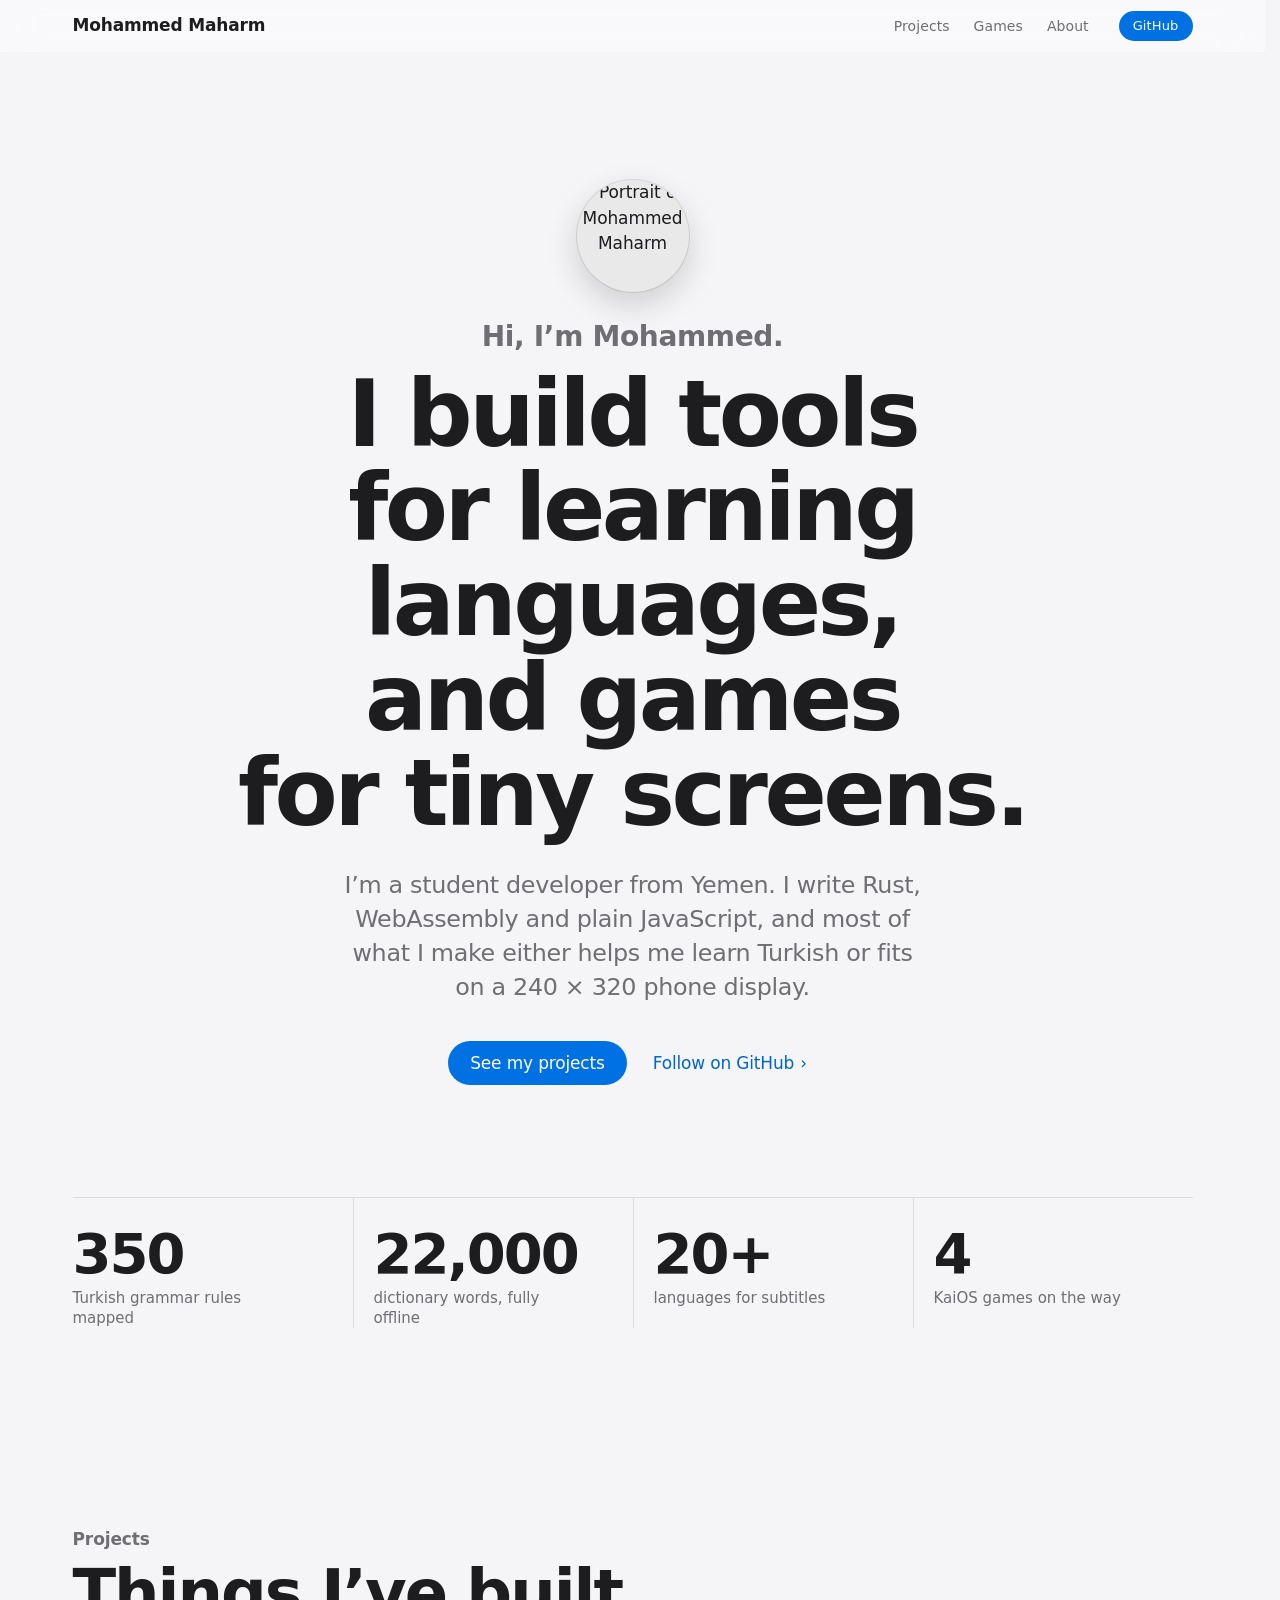
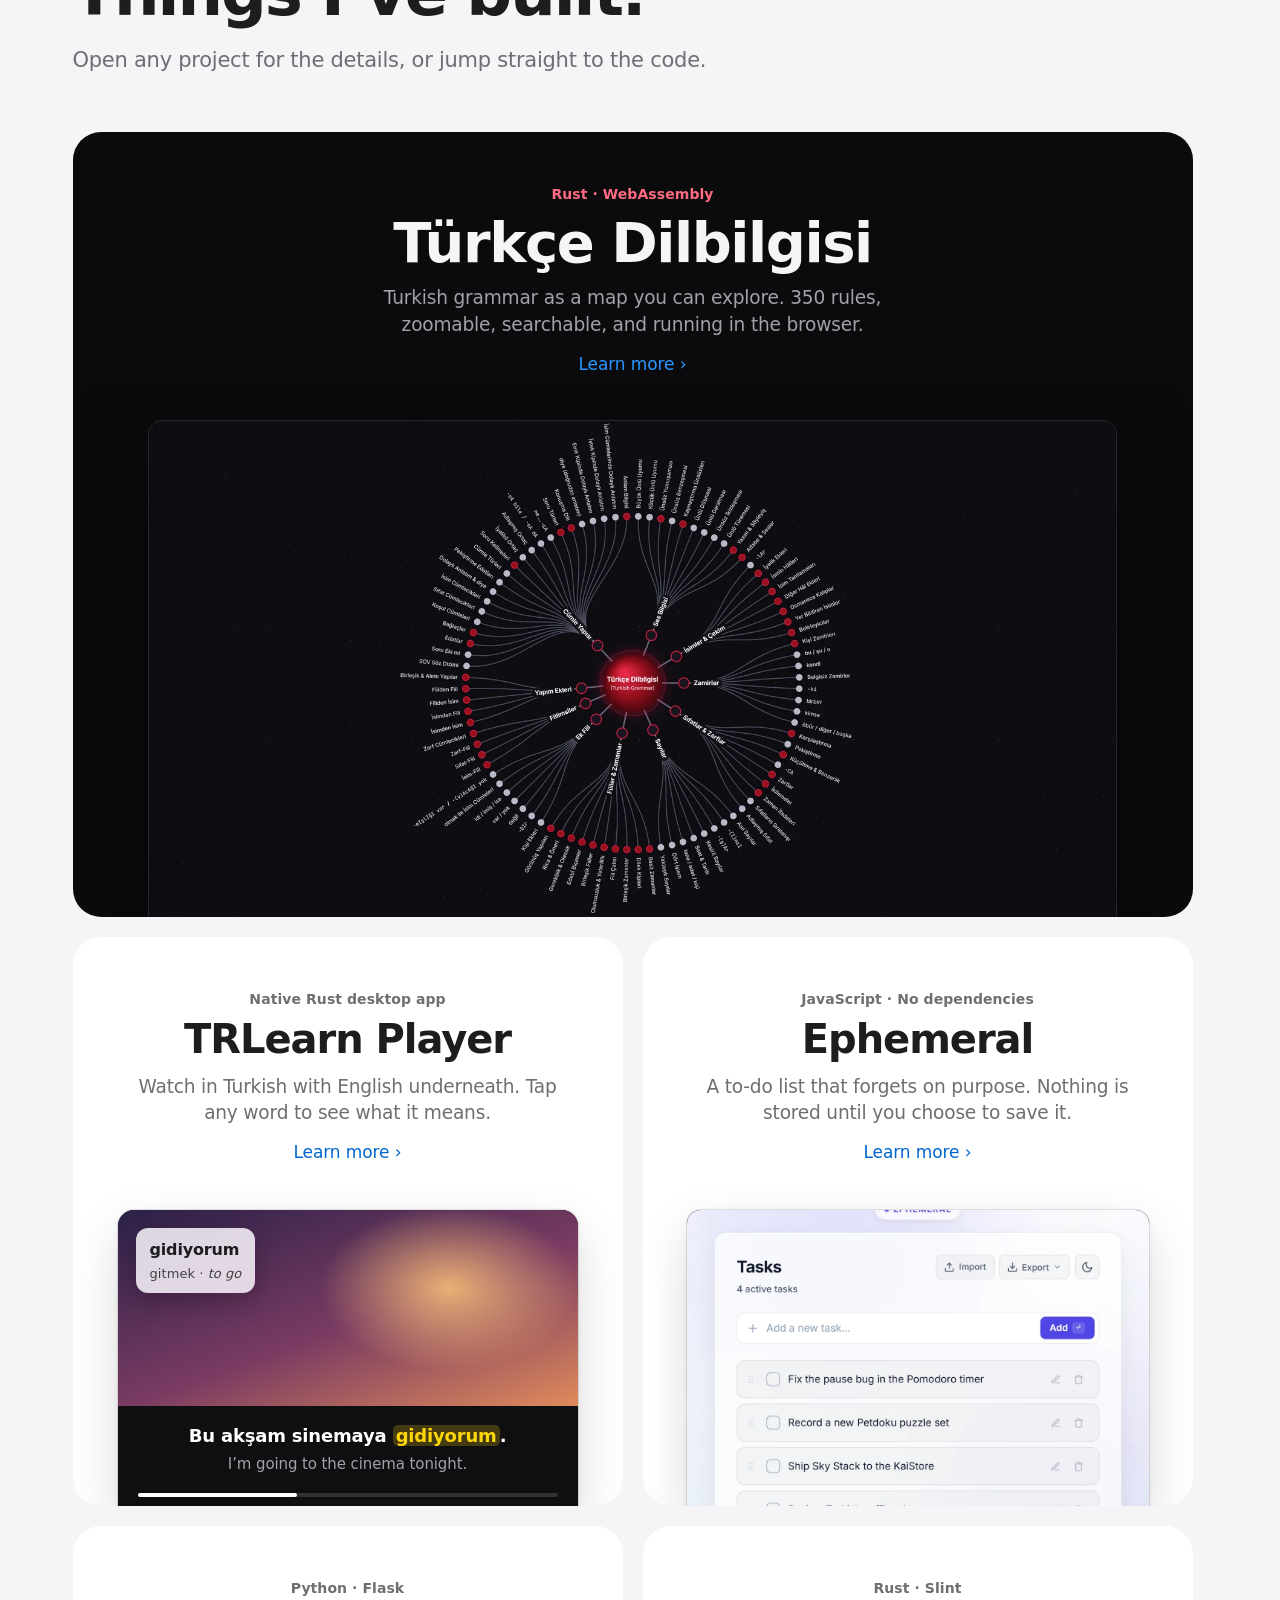
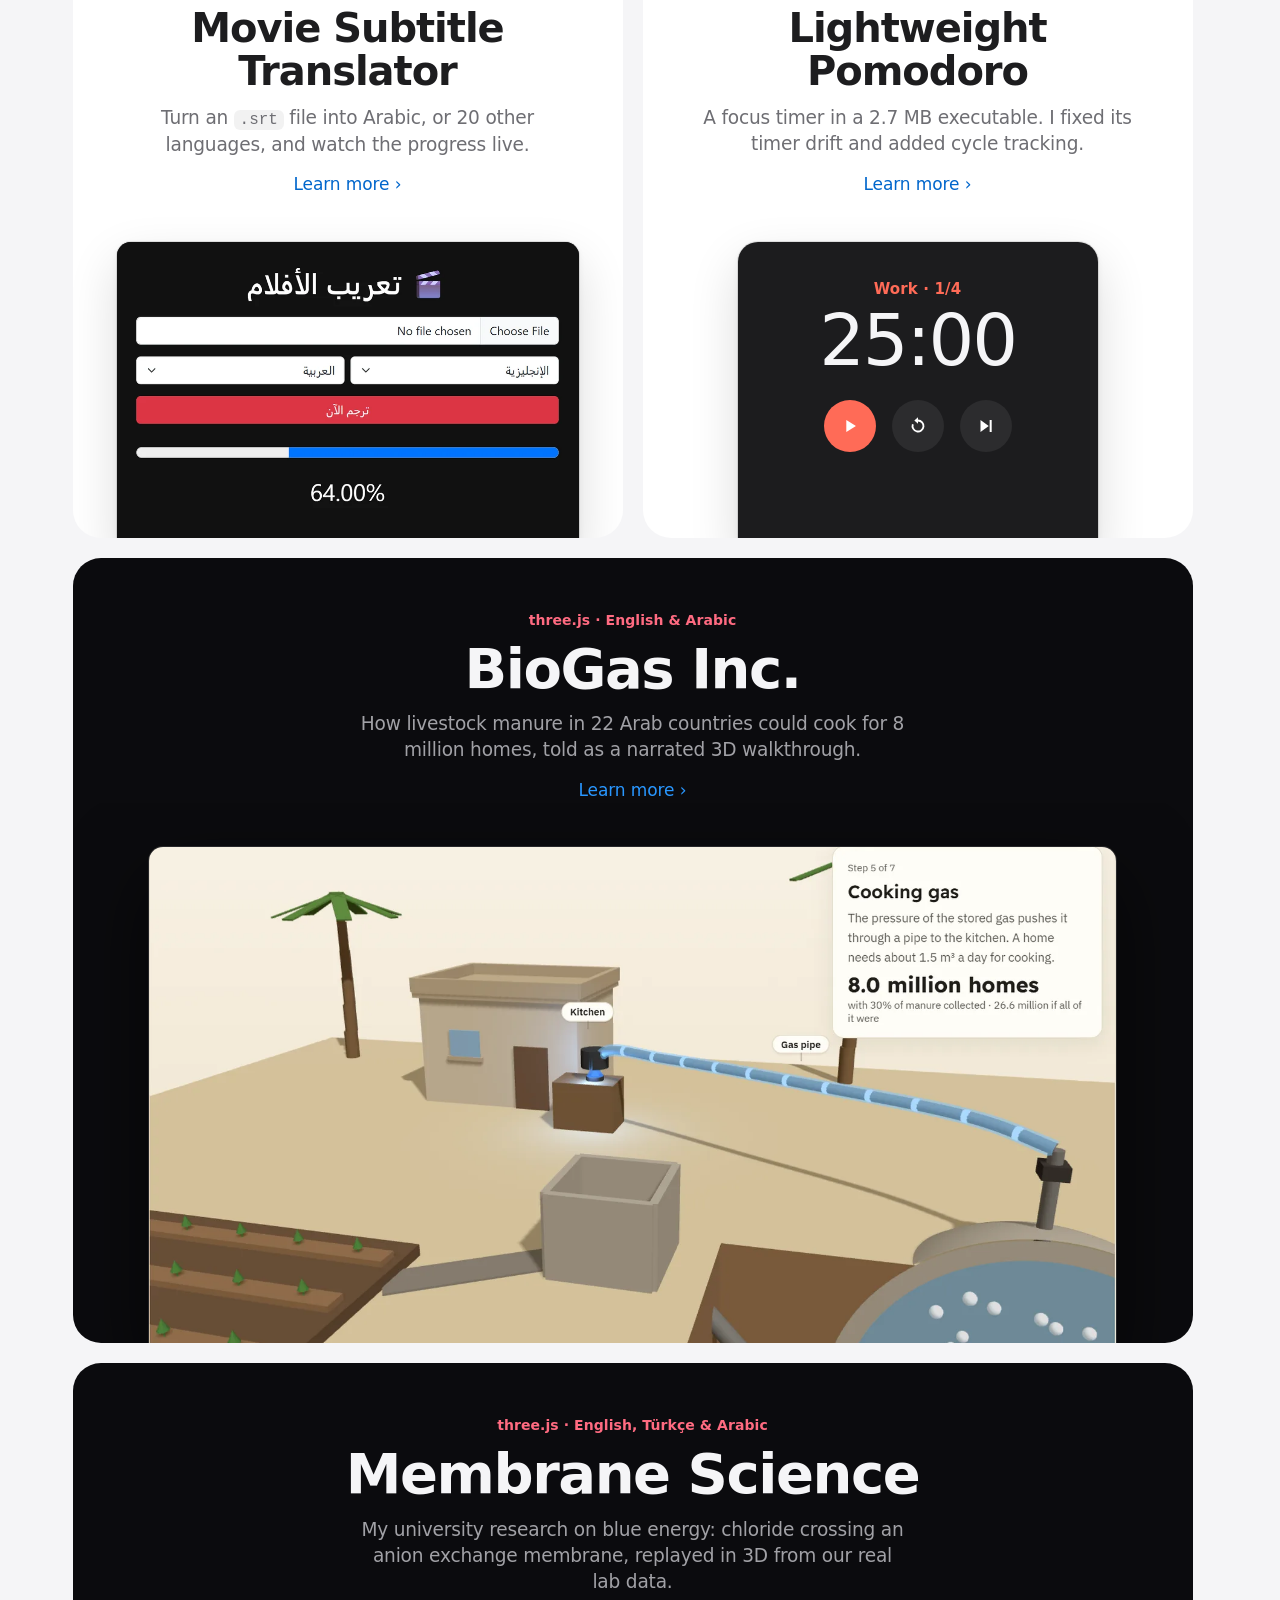
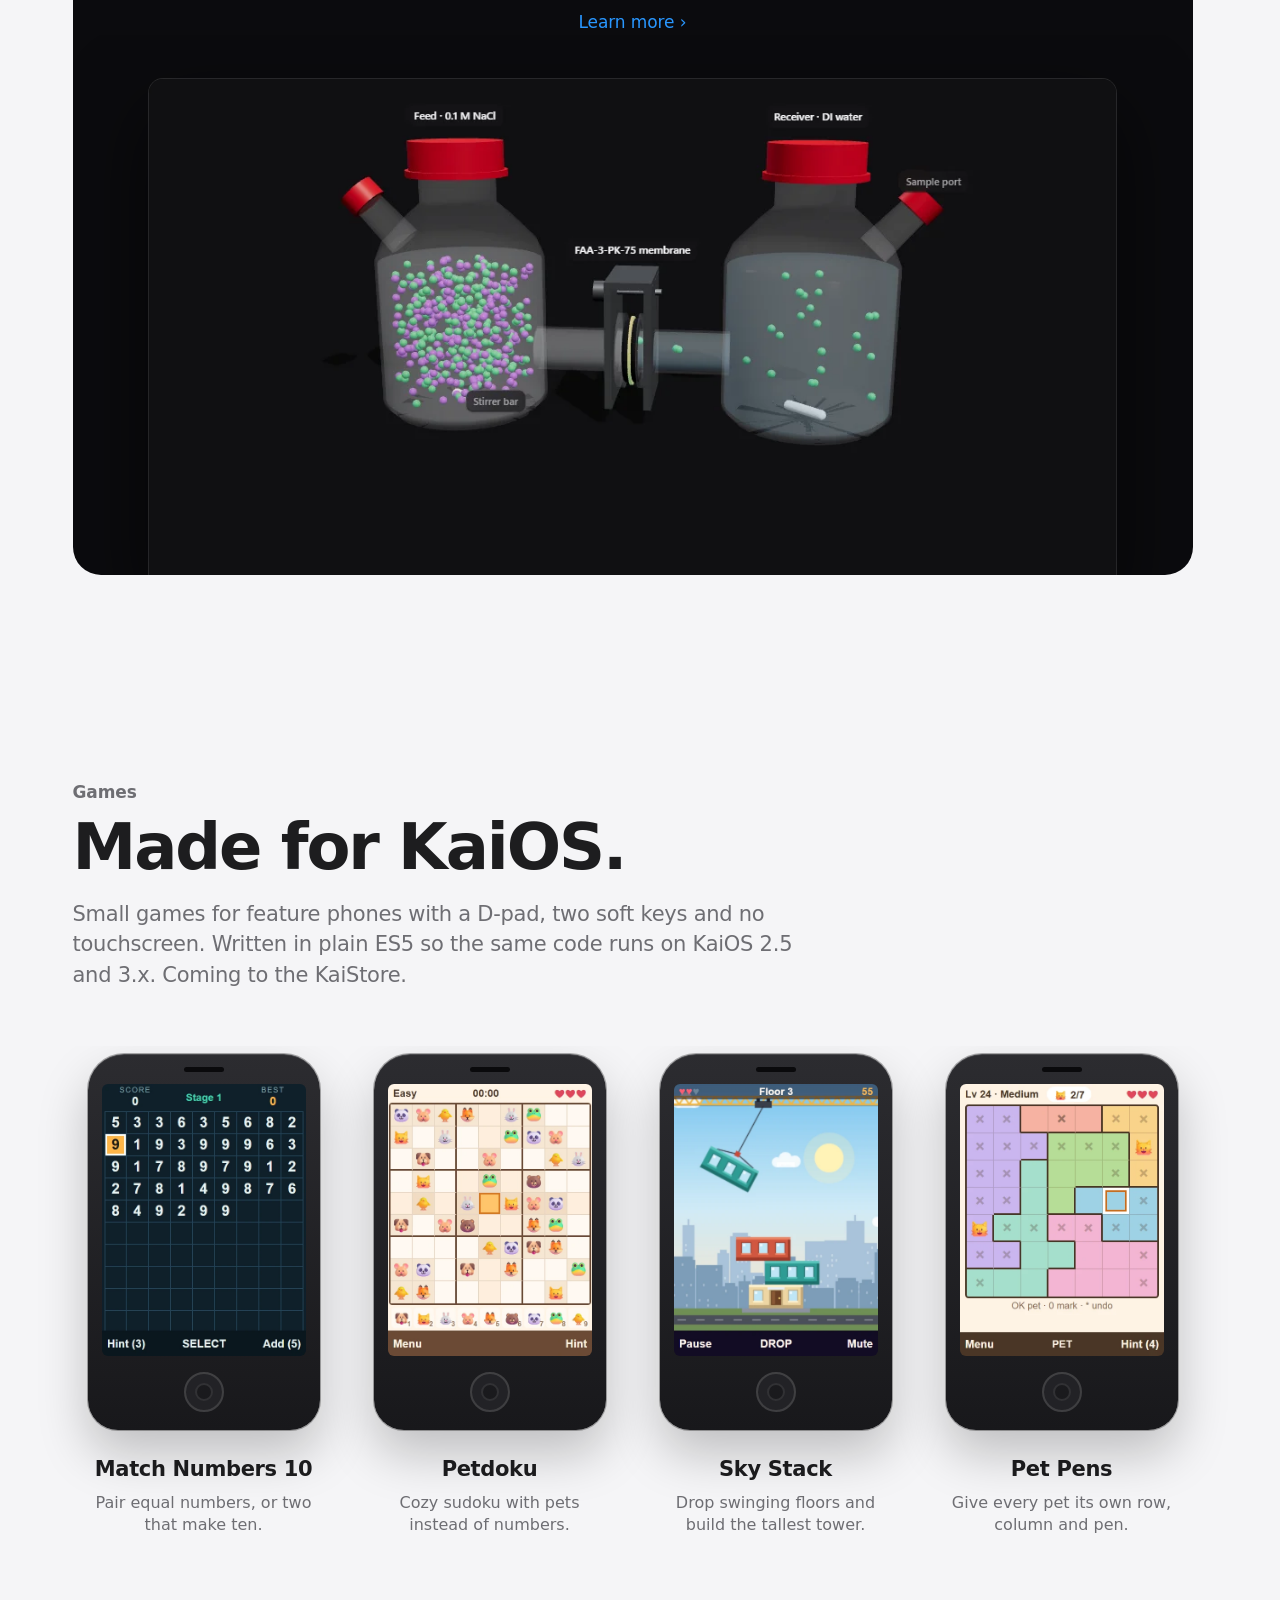
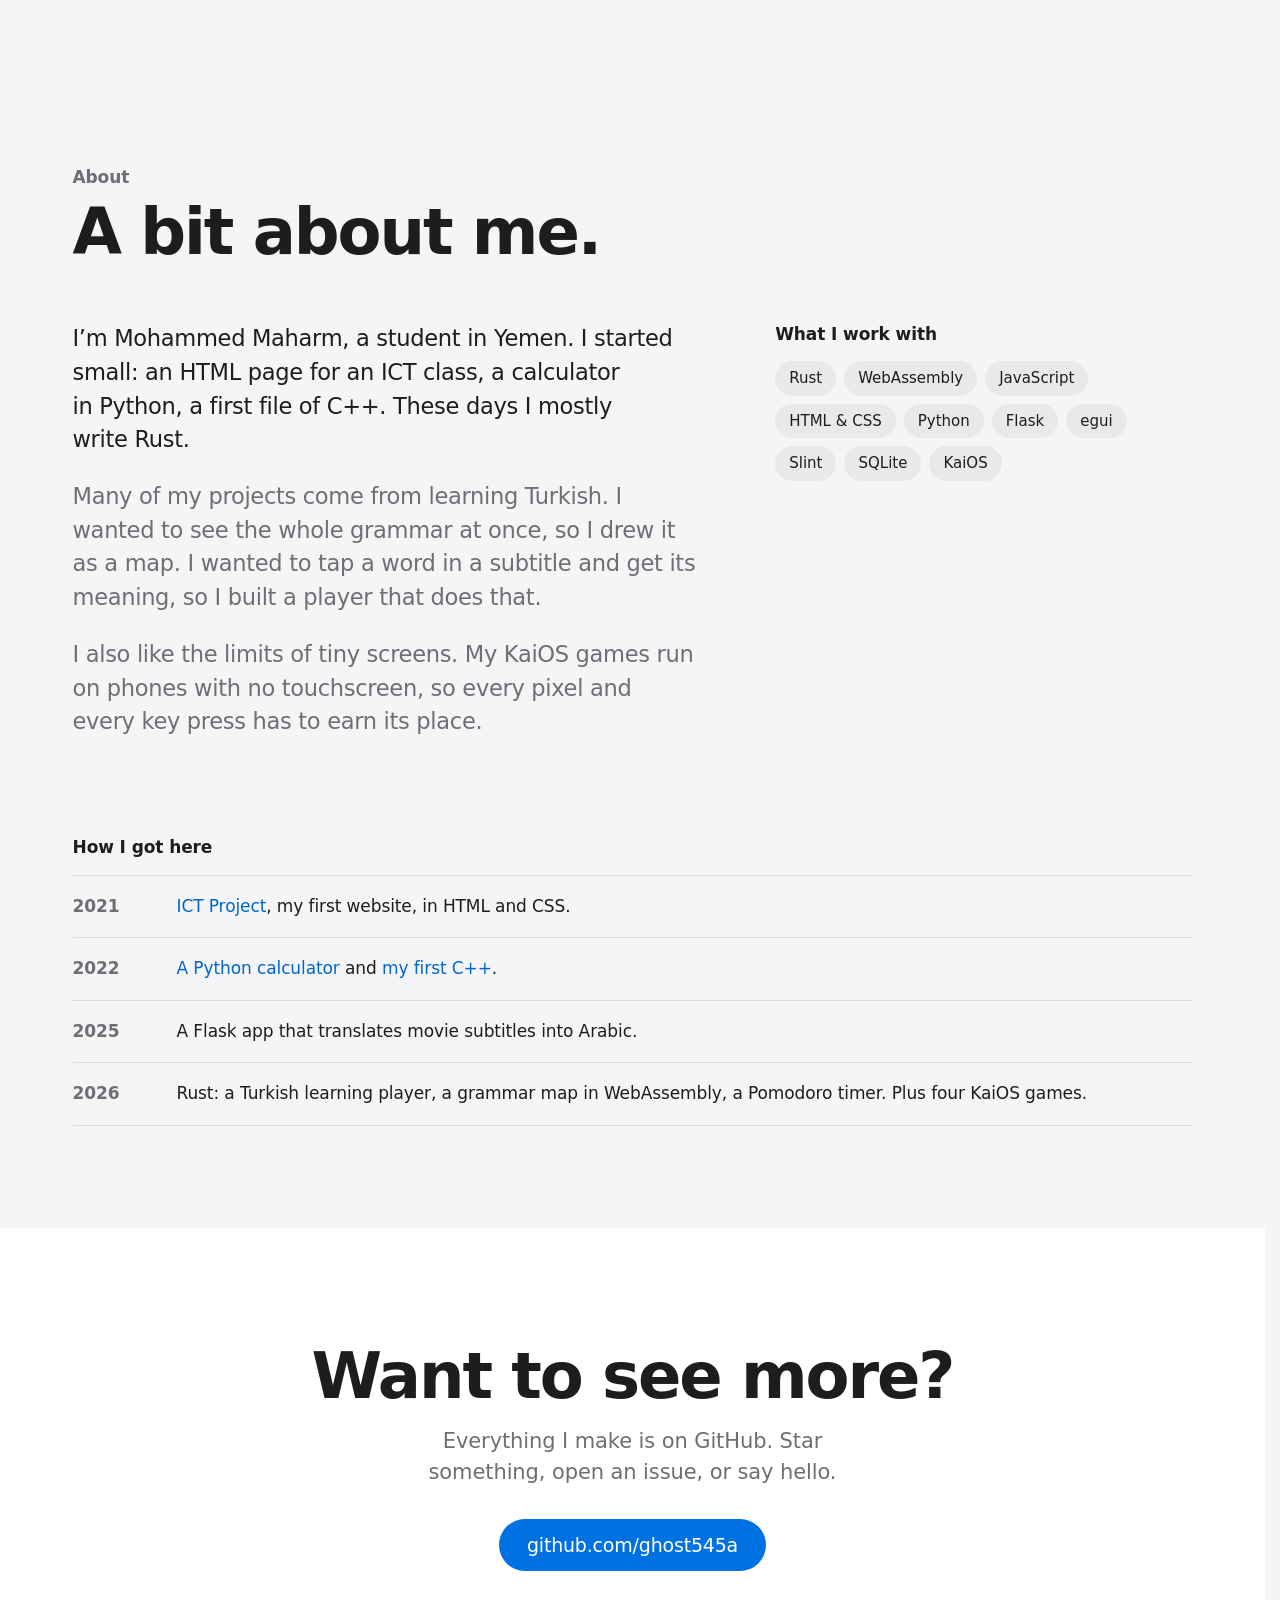
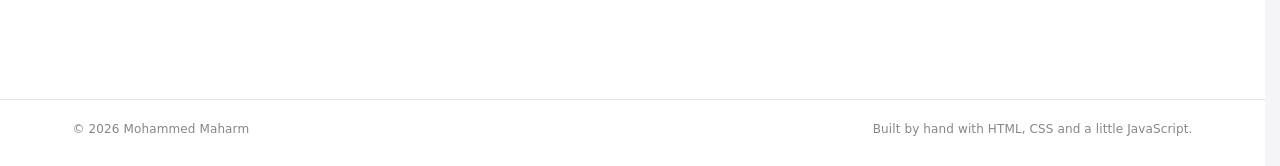
==== commit 7ef9763d: "Add Membrane Science to the projects Co-Authored-By: Claude Opus 5.5 <noreply@anthropic.com>" ====
--- a/index.html
+++ b/index.html
@@ -177,6 +177,21 @@
               <div class="tile-visual">
                 <div class="shot shot-window">
                   <img src="assets/biogas-inc.webp" width="1600" height="901" loading="lazy" alt="A 3D diorama: a gas pipe glows blue from an underground digester to a stove beside a small house, with the caption Cooking gas, 8.0 million homes.">
+                </div>
+              </div>
+            </a>
+
+            <!-- Featured: Membrane Science -->
+            <a class="tile tile-feature reveal" href="https://ghost545a.github.io/membrane-science/" data-sheet="membrane">
+              <div class="tile-copy">
+                <p class="tile-eyebrow">three.js · English, Türkçe &amp; Arabic</p>
+                <h3 class="tile-title">Membrane Science</h3>
+                <p class="tile-text">My university research on blue energy: chloride crossing an anion exchange membrane, replayed in 3D from our real lab data.</p>
+                <span class="tile-more">Learn more <span aria-hidden="true">›</span></span>
+              </div>
+              <div class="tile-visual">
+                <div class="shot shot-window">
+                  <img src="assets/membrane-science.webp" width="1100" height="564" loading="lazy" alt="A 3D diffusion cell: two glass bottles with red caps joined by a clamped membrane; green chloride ions have crossed into the right bottle while purple sodium ions stay on the left.">
                 </div>
               </div>
             </a>
@@ -326,6 +341,25 @@
     </div>
   </template>
 
+  <template id="t-membrane" data-eyebrow="three.js · WebGL · English, Türkçe &amp; Arabic" data-title="Membrane Science">
+    <figure class="sheet-figure"><img src="assets/membrane-science.webp" width="1100" height="564" alt="The 3D two-compartment diffusion cell near the end of the 180-minute run."></figure>
+    <p class="sheet-lede">An introduction to membrane science and blue energy, built around our research project ATÜ-LAP-2526-07 at Atılım University with Saed Wael Suleiman, under the guidance and supervision of Assoc. Prof. Dr. Enver Güler.</p>
+    <h3>Highlights</h3>
+    <ul class="sheet-list">
+      <li>A 3D diffusion cell that replays our measured 180 minutes in 10 seconds, then runs a hypothetical 10 seconds to equilibrium: Cl⁻ crosses the Fumasep FAA-3-PK-75 membrane, Na⁺ is turned back.</li>
+      <li>Live readouts and a chart from the real data: D = 2.40 × 10⁻¹¹ m²/s, separation efficiency above 99.3%.</li>
+      <li>A textbook-level introduction to membranes, and how the Netherlands, Italy, Norway and Japan have tried salinity-gradient power.</li>
+      <li>A 3D bench-scale RED trial rig for our 2026–27 project, with an exploded stack and moving ions.</li>
+    </ul>
+    <h3>Built with</h3>
+    <ul class="chips"><li>three.js</li><li>KaTeX</li><li>JavaScript</li><li>Python</li></ul>
+    <p class="sheet-note">How we plan to improve on existing RED plants is coming soon.</p>
+    <div class="sheet-actions">
+      <a class="btn btn-fill" href="https://ghost545a.github.io/membrane-science/">Open the site</a>
+      <a class="btn btn-tinted" href="https://github.com/ghost545a/membrane-science">View source</a>
+    </div>
+  </template>
+
   <template id="t-trlearn" data-eyebrow="Rust · egui · SQLite" data-title="TRLearn Player">
     <p class="sheet-lede">A native desktop player for learning Turkish from real audio and video. Turkish subtitles sit on top, English underneath, and every Turkish word is clickable.</p>
     <h3>Highlights</h3>
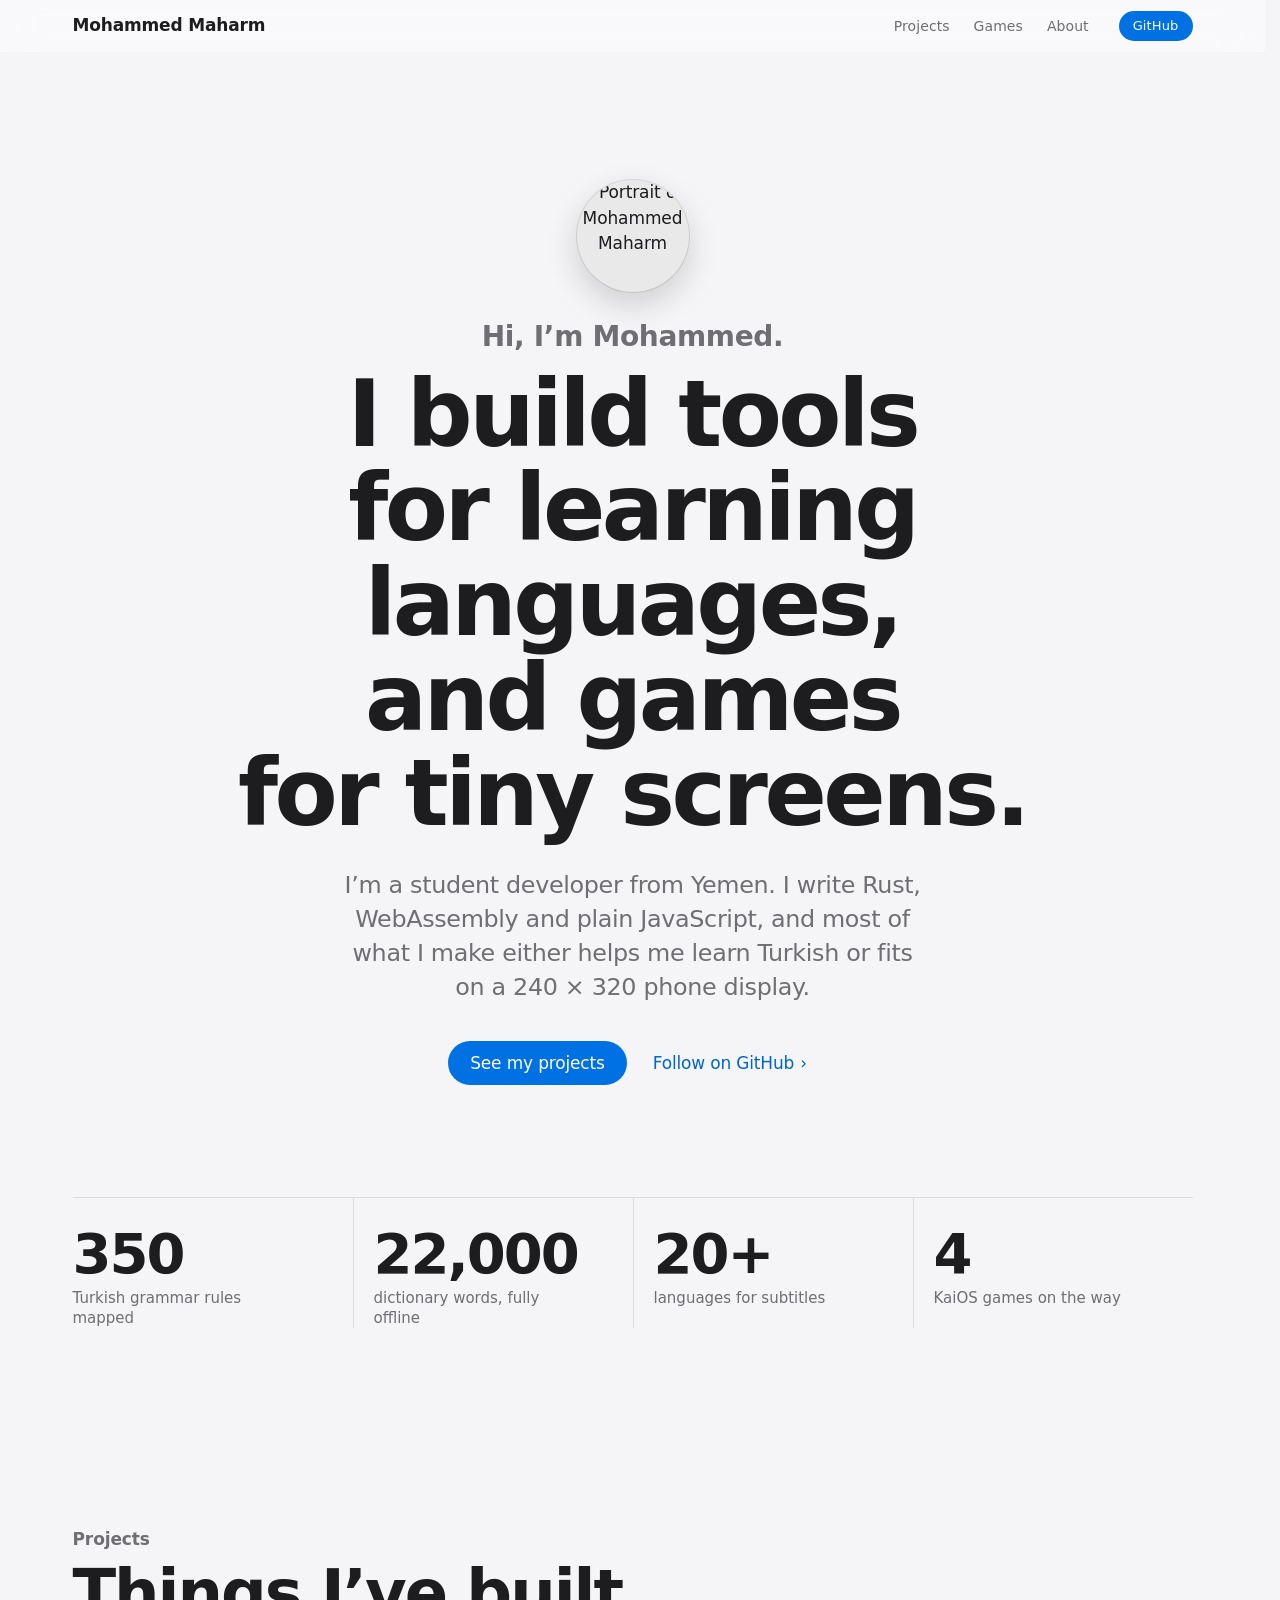
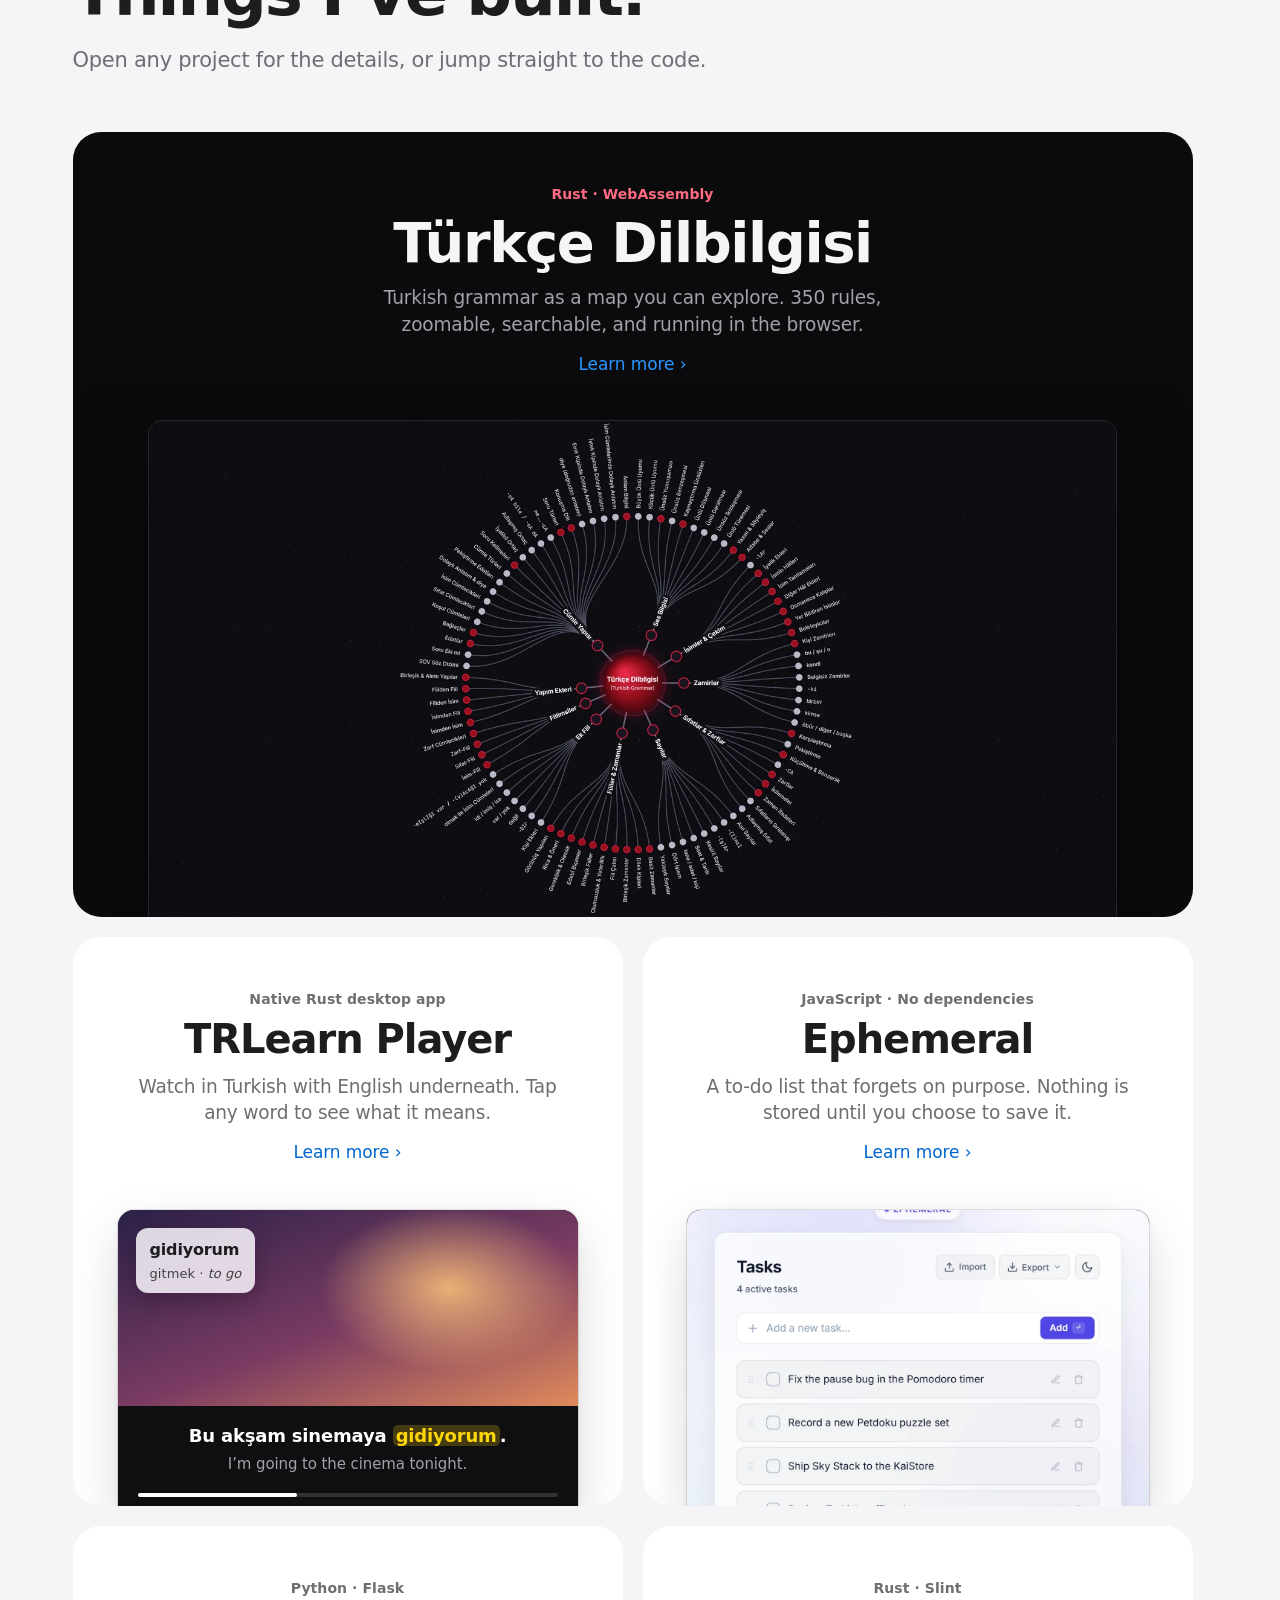
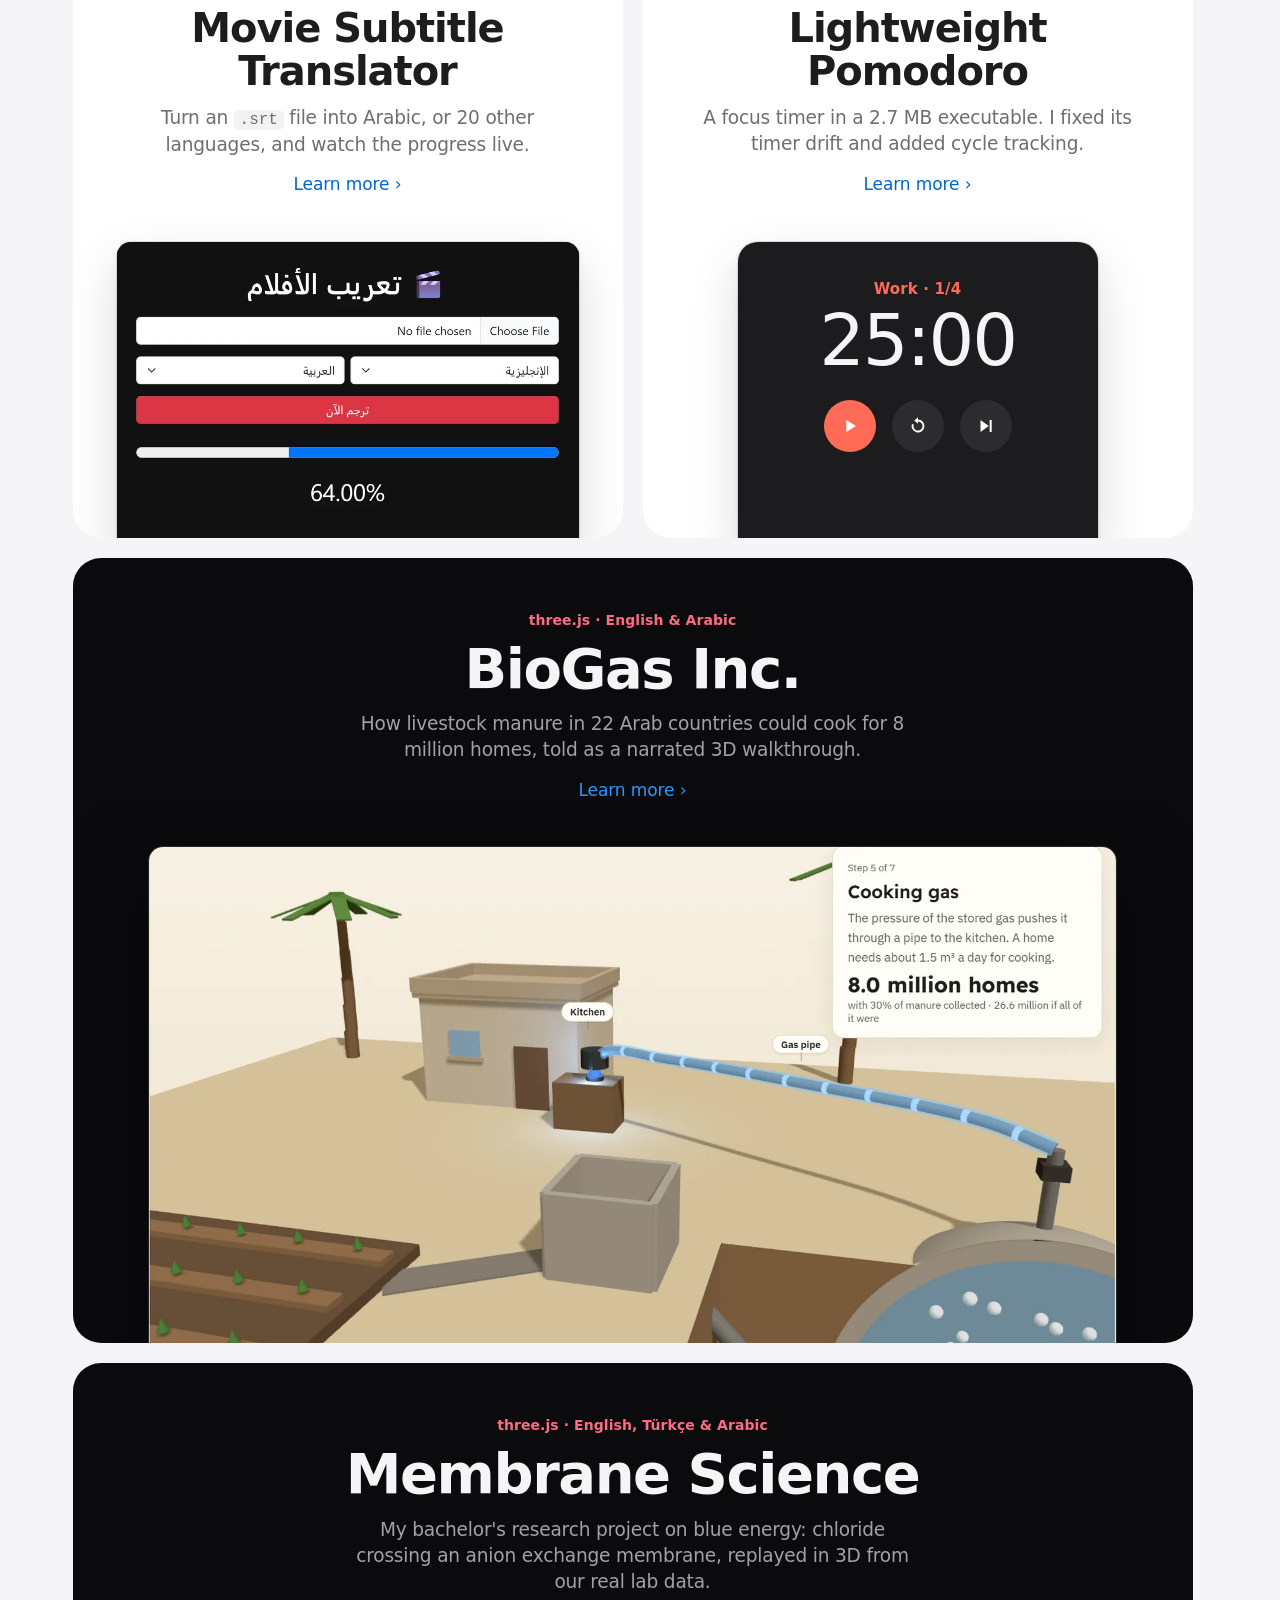
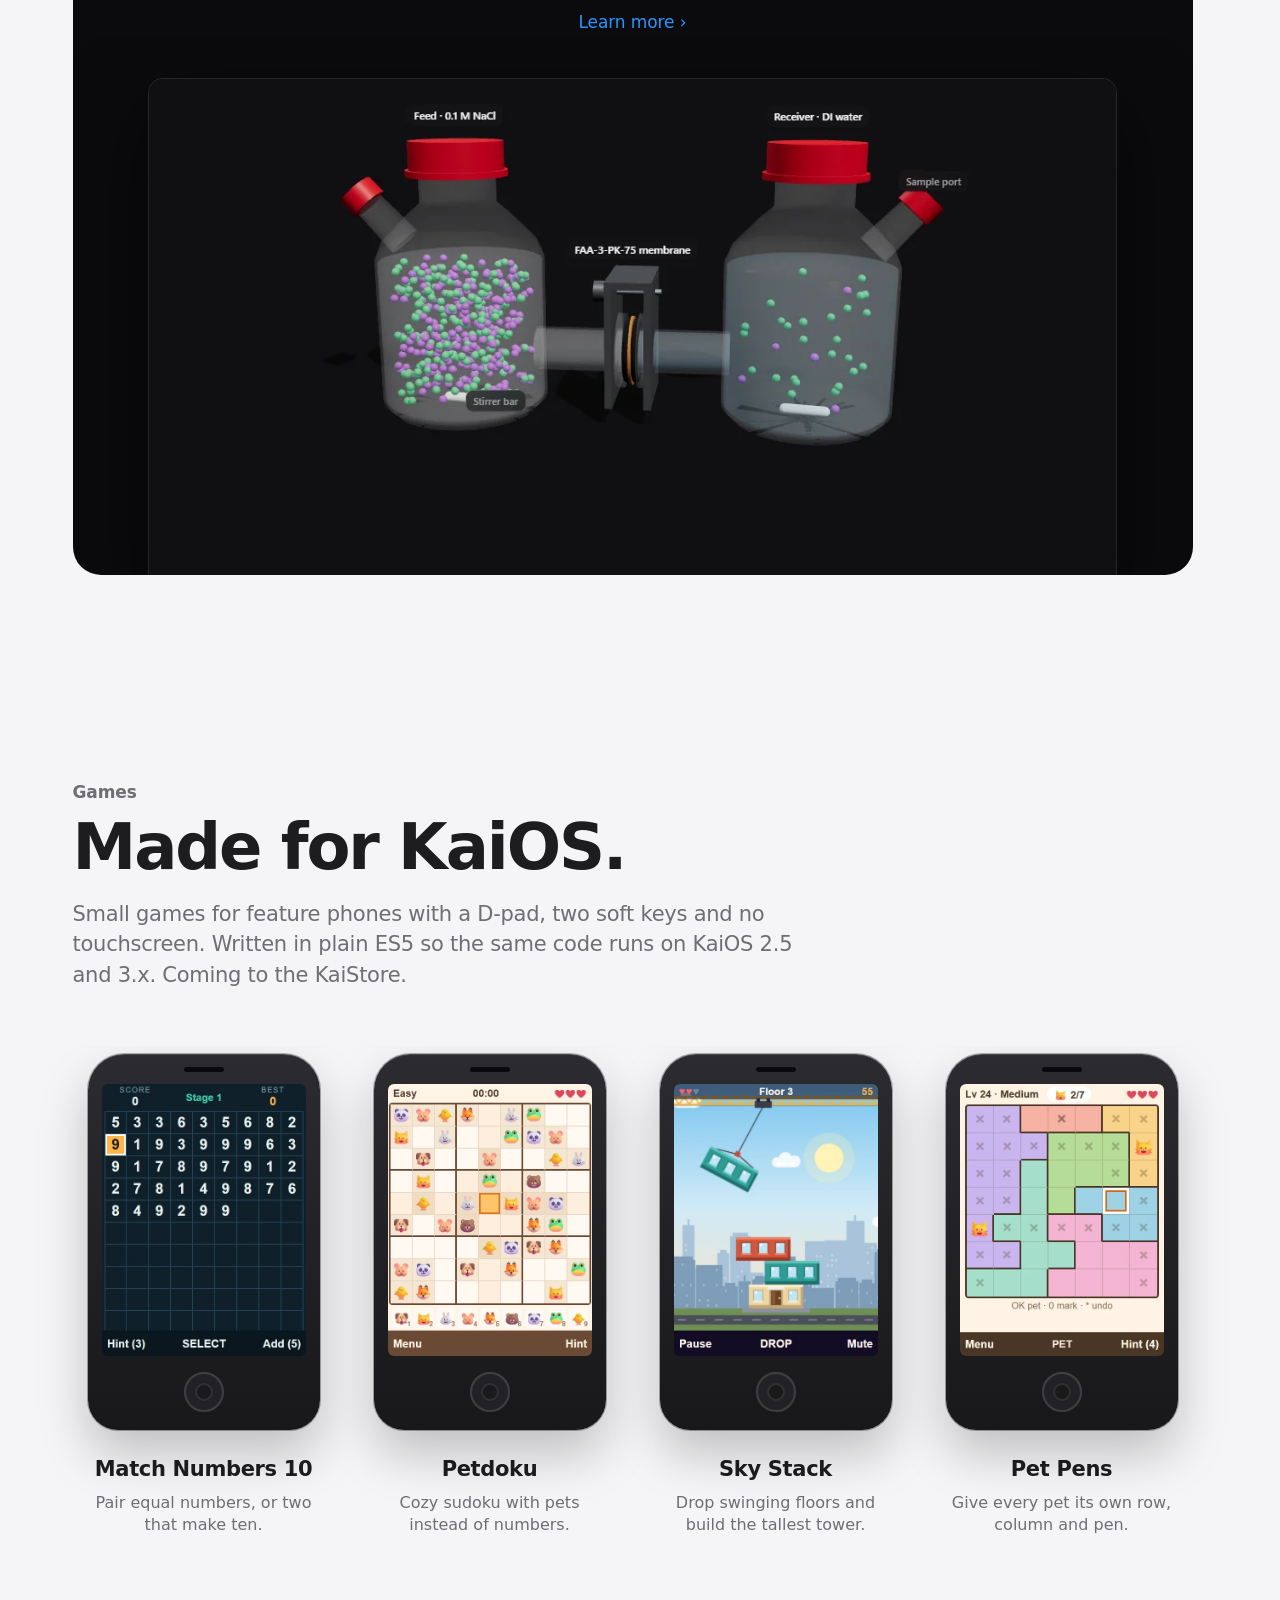
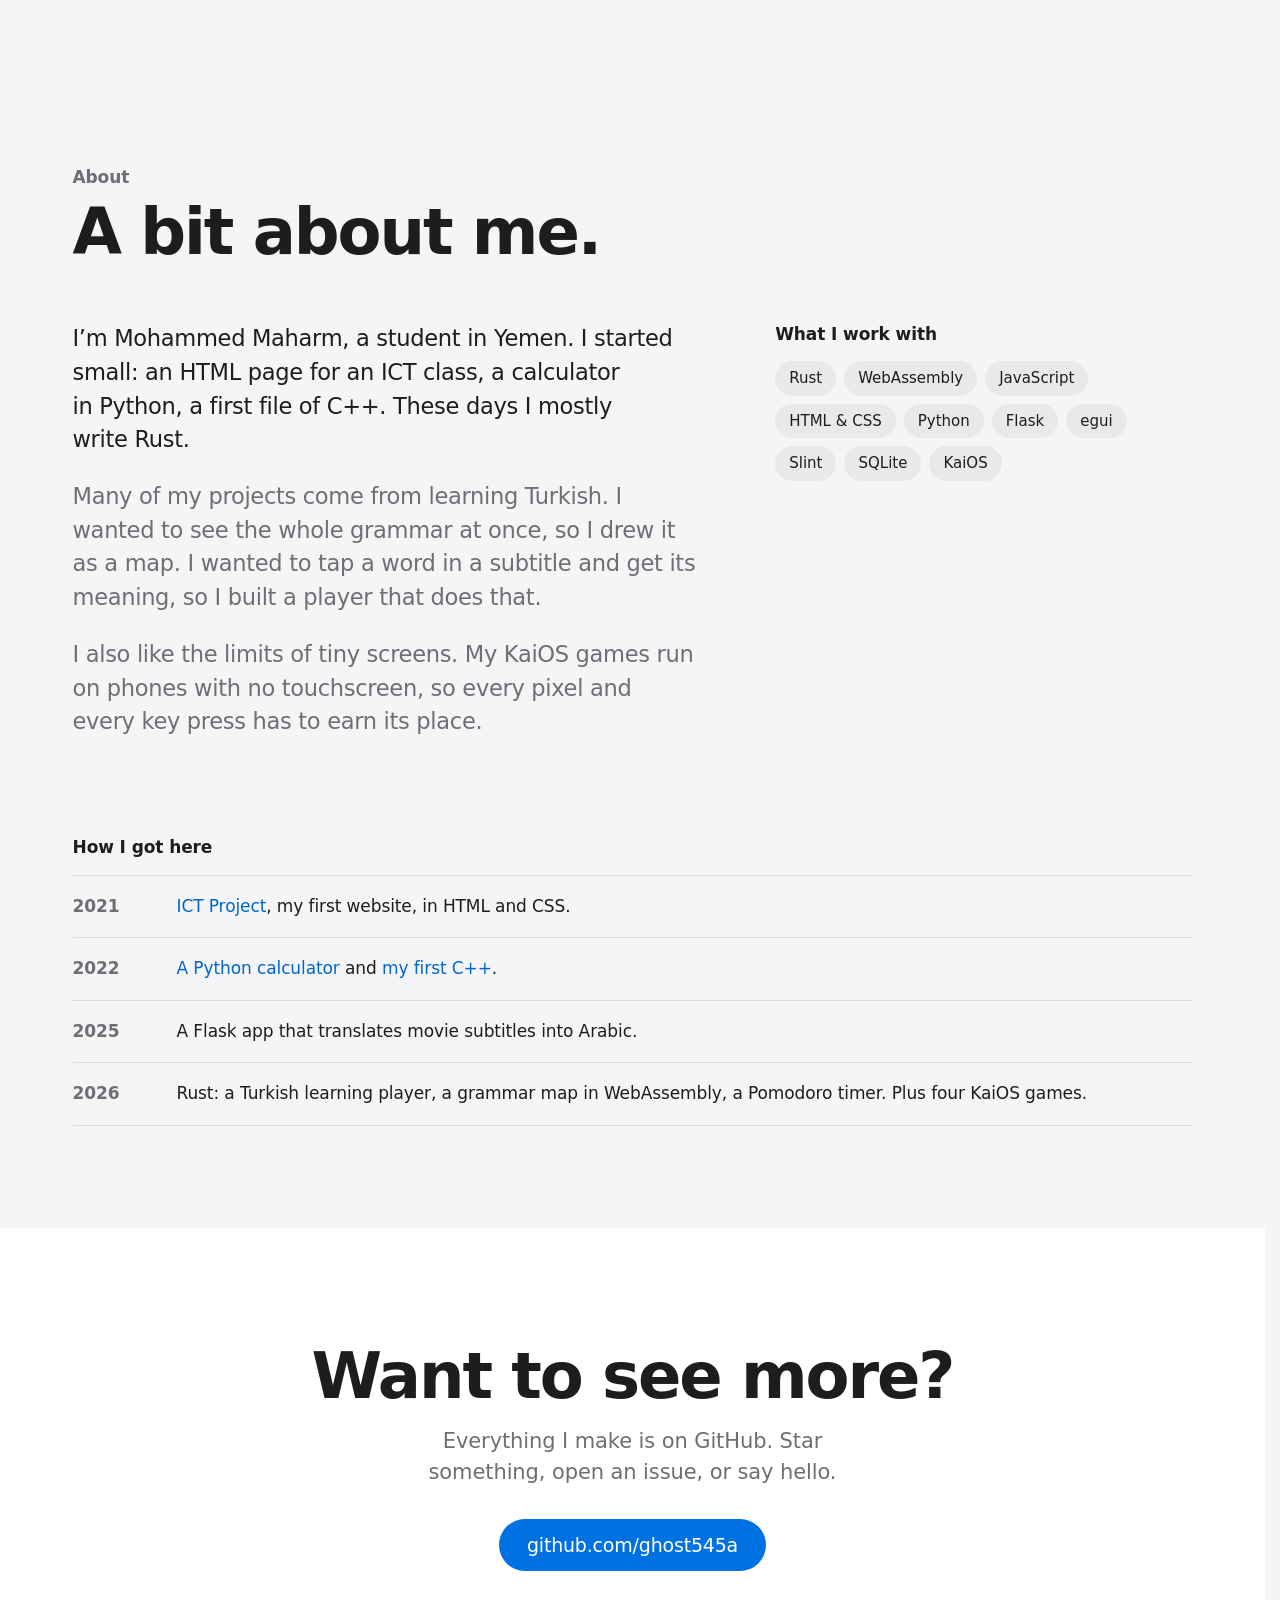
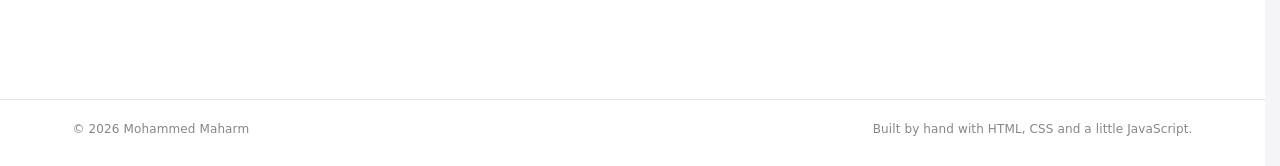
==== commit 3067b788: "Membrane Science: bachelor's research wording, updated description and picture Co-Authored-By: Claud" ====
--- a/index.html
+++ b/index.html
@@ -186,12 +186,12 @@
               <div class="tile-copy">
                 <p class="tile-eyebrow">three.js · English, Türkçe &amp; Arabic</p>
                 <h3 class="tile-title">Membrane Science</h3>
-                <p class="tile-text">My university research on blue energy: chloride crossing an anion exchange membrane, replayed in 3D from our real lab data.</p>
+                <p class="tile-text">My bachelor's research project on blue energy: chloride crossing an anion exchange membrane, replayed in 3D from our real lab data.</p>
                 <span class="tile-more">Learn more <span aria-hidden="true">›</span></span>
               </div>
               <div class="tile-visual">
                 <div class="shot shot-window">
-                  <img src="assets/membrane-science.webp" width="1100" height="564" loading="lazy" alt="A 3D diffusion cell: two glass bottles with red caps joined by a clamped membrane; green chloride ions have crossed into the right bottle while purple sodium ions stay on the left.">
+                  <img src="assets/membrane-science.webp" width="1100" height="564" loading="lazy" alt="A 3D diffusion cell: two glass bottles with red caps joined by a clamped membrane; green chloride ions have crossed into the right bottle with only a few purple sodium ions, while most sodium stays on the left.">
                 </div>
               </div>
             </a>
@@ -343,11 +343,11 @@
 
   <template id="t-membrane" data-eyebrow="three.js · WebGL · English, Türkçe &amp; Arabic" data-title="Membrane Science">
     <figure class="sheet-figure"><img src="assets/membrane-science.webp" width="1100" height="564" alt="The 3D two-compartment diffusion cell near the end of the 180-minute run."></figure>
-    <p class="sheet-lede">An introduction to membrane science and blue energy, built around our research project ATÜ-LAP-2526-07 at Atılım University with Saed Wael Suleiman, under the guidance and supervision of Assoc. Prof. Dr. Enver Güler.</p>
-    <h3>Highlights</h3>
-    <ul class="sheet-list">
-      <li>A 3D diffusion cell that replays our measured 180 minutes in 10 seconds, then runs a hypothetical 10 seconds to equilibrium: Cl⁻ crosses the Fumasep FAA-3-PK-75 membrane, Na⁺ is turned back.</li>
-      <li>Live readouts and a chart from the real data: D = 2.40 × 10⁻¹¹ m²/s, separation efficiency above 99.3%.</li>
+    <p class="sheet-lede">An introduction to membrane science and blue energy, built around our bachelor's student research project ATÜ-LAP-2526-07 at Atılım University with Saed Wael Suleiman, under the guidance and supervision of Assoc. Prof. Dr. Enver Güler.</p>
+    <h3>Highlights</h3>
+    <ul class="sheet-list">
+      <li>A 3D diffusion cell that replays our measured 180 minutes in 10 seconds, then runs a hypothetical 10 seconds to equilibrium: Cl⁻ crosses the Fumasep FAA-3-PK-75 membrane while most Na⁺ is turned back at its surface.</li>
+      <li>Live readouts and a chart from the real data, an apparent salt diffusion coefficient of about 2.2–2.4 × 10⁻¹¹ m²/s, and the next steps for 2026–27.</li>
       <li>A textbook-level introduction to membranes, and how the Netherlands, Italy, Norway and Japan have tried salinity-gradient power.</li>
       <li>A 3D bench-scale RED trial rig for our 2026–27 project, with an exploded stack and moving ions.</li>
     </ul>
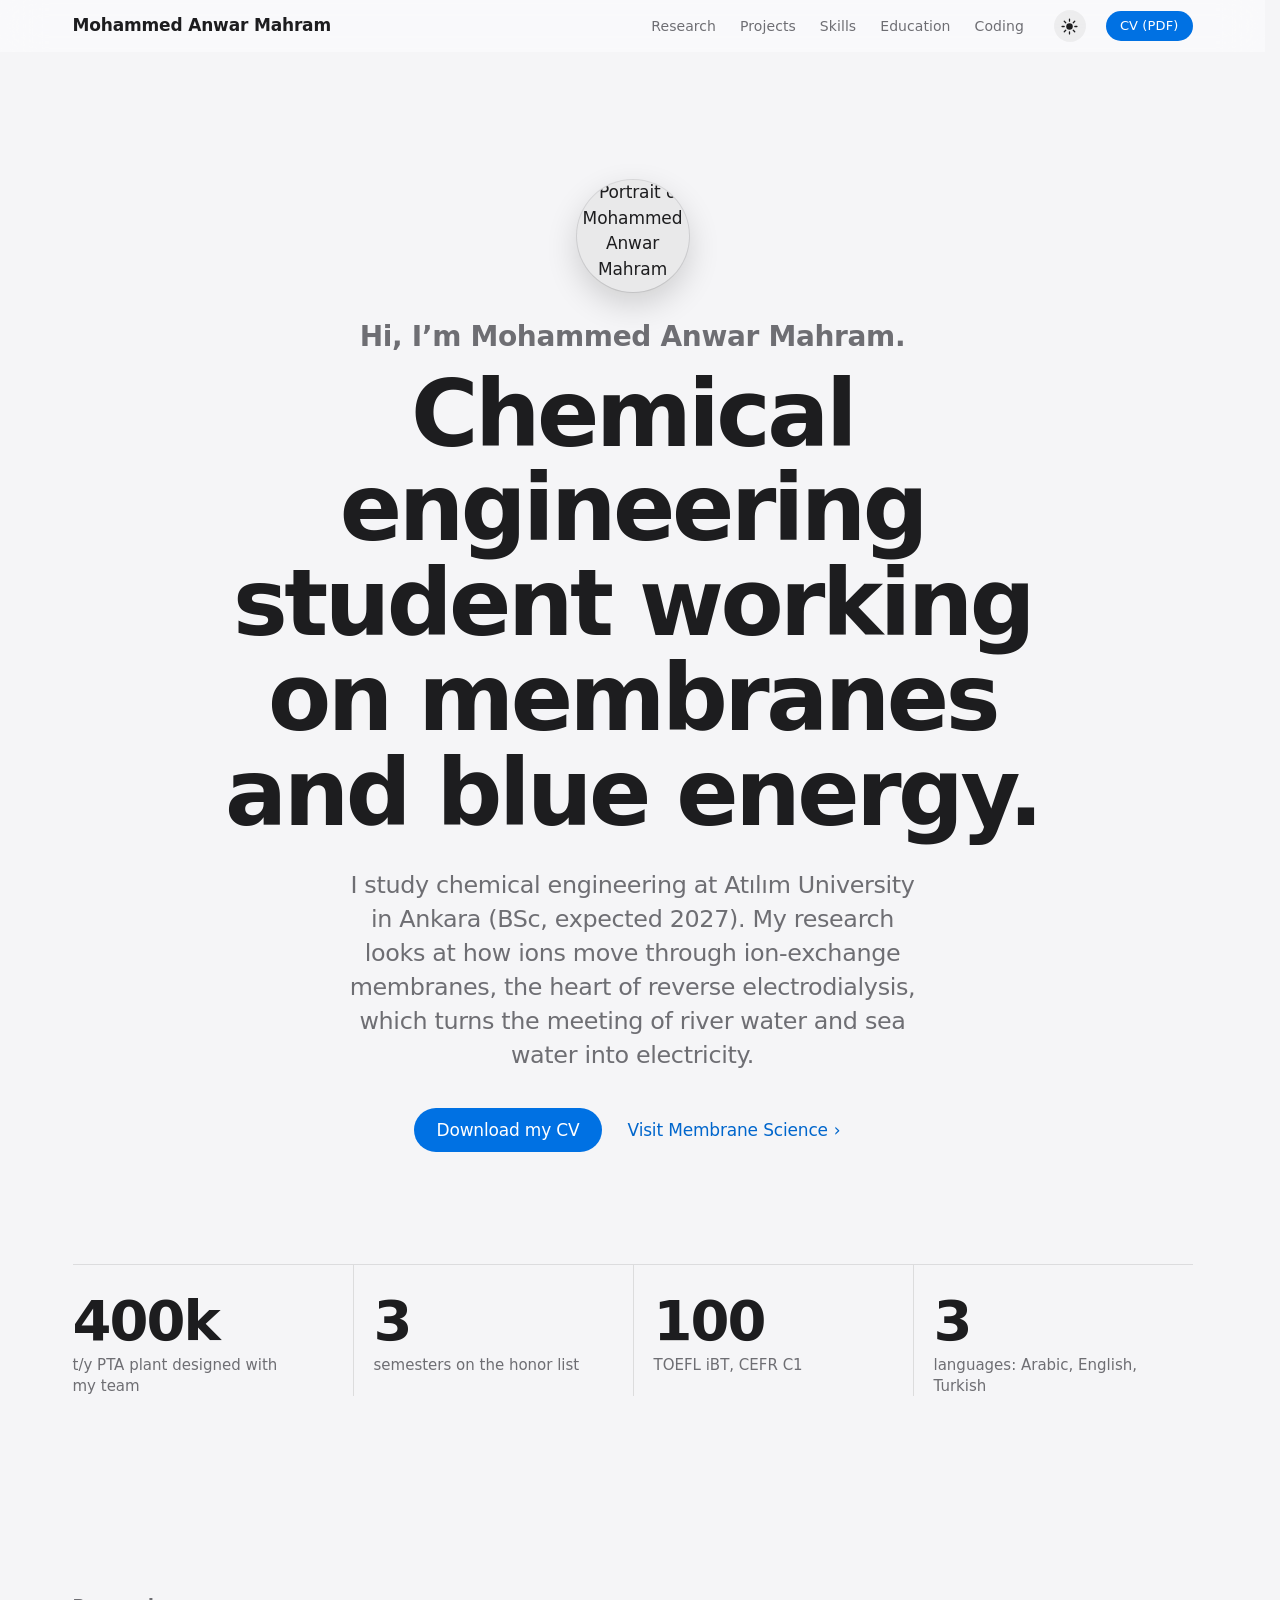
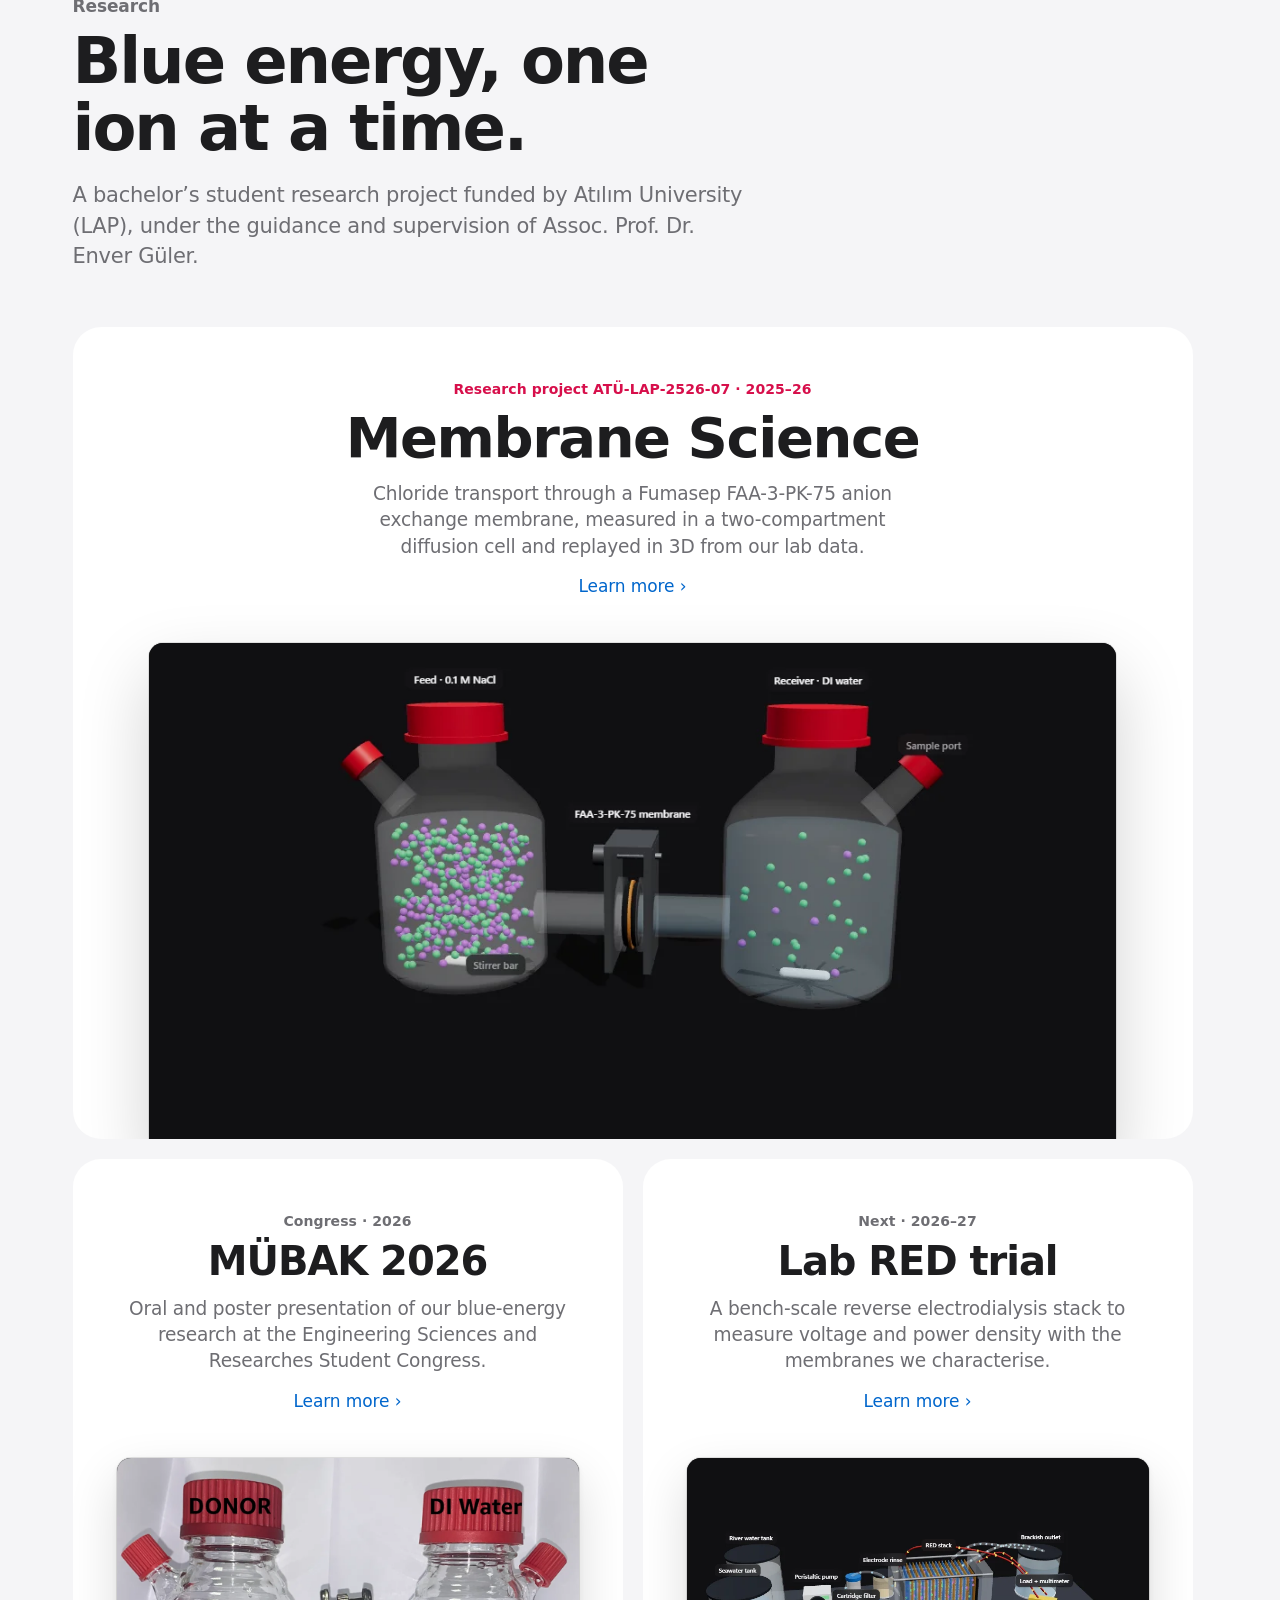
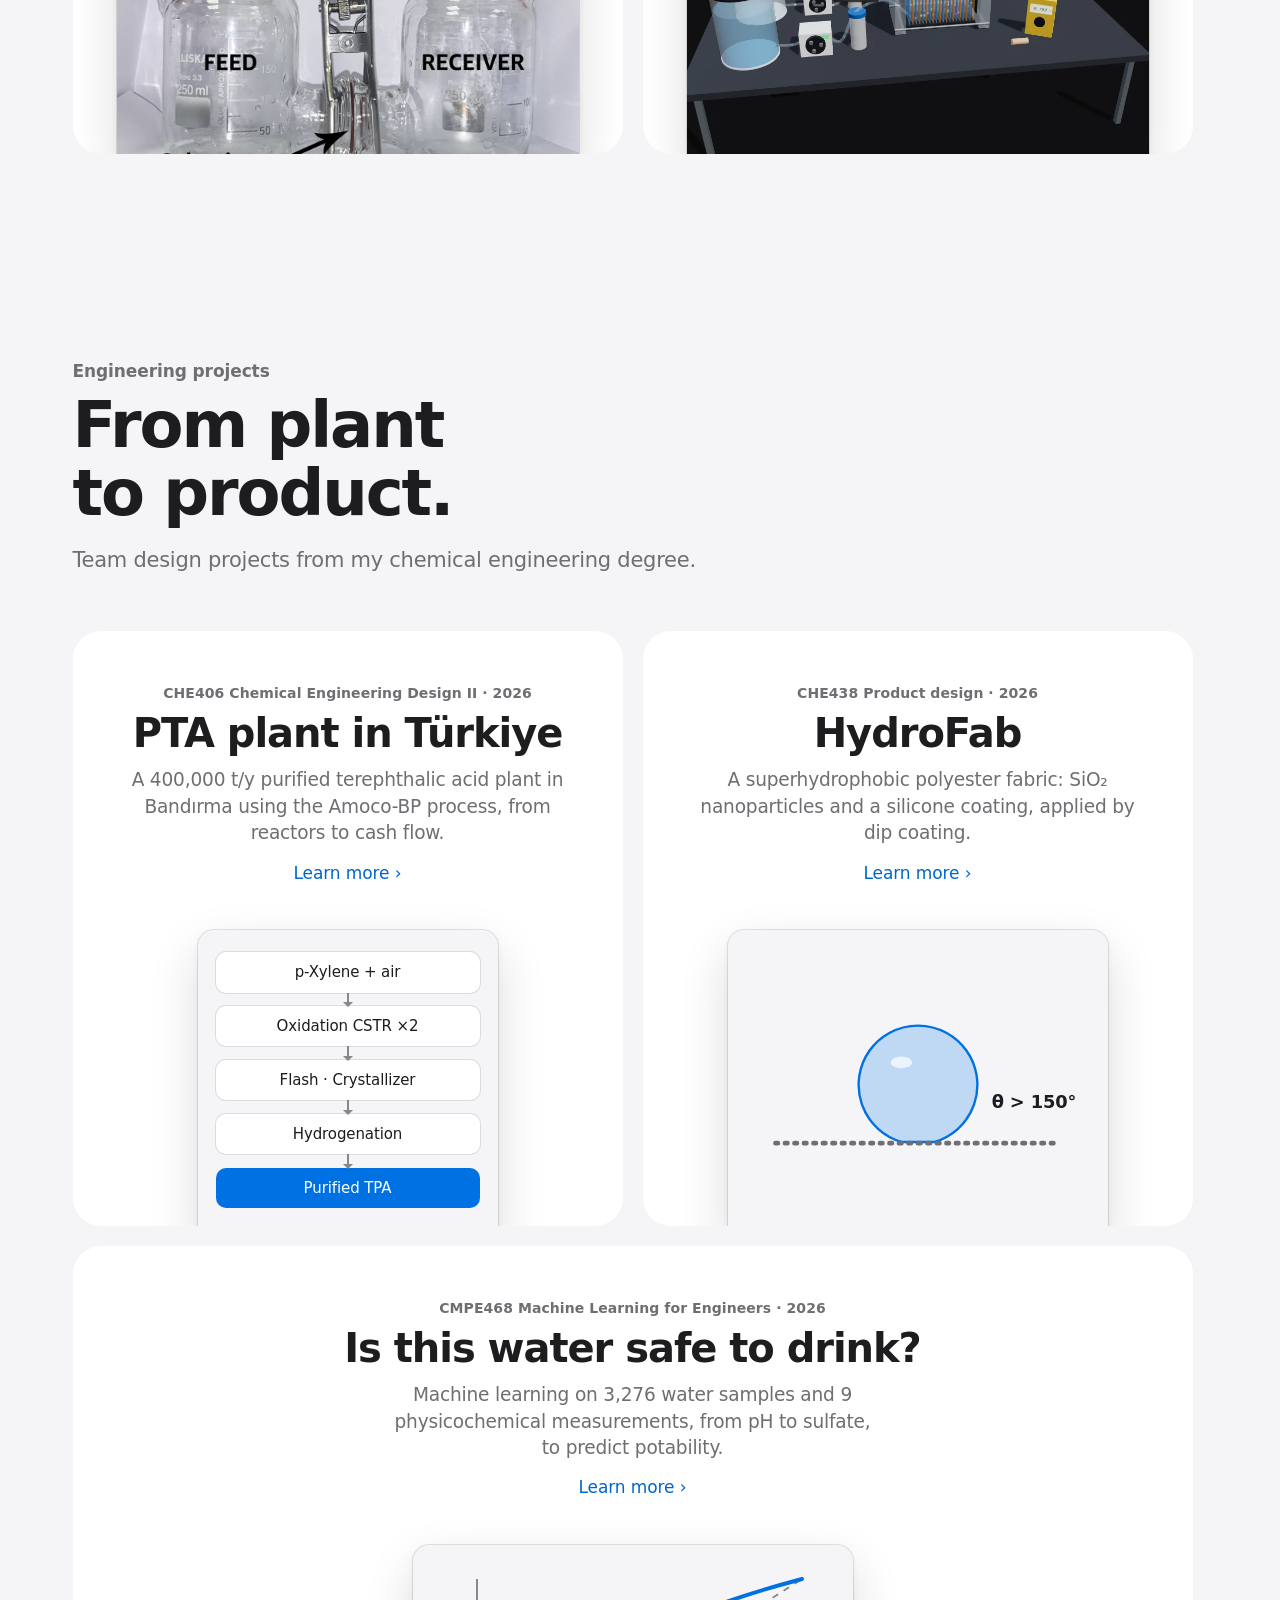
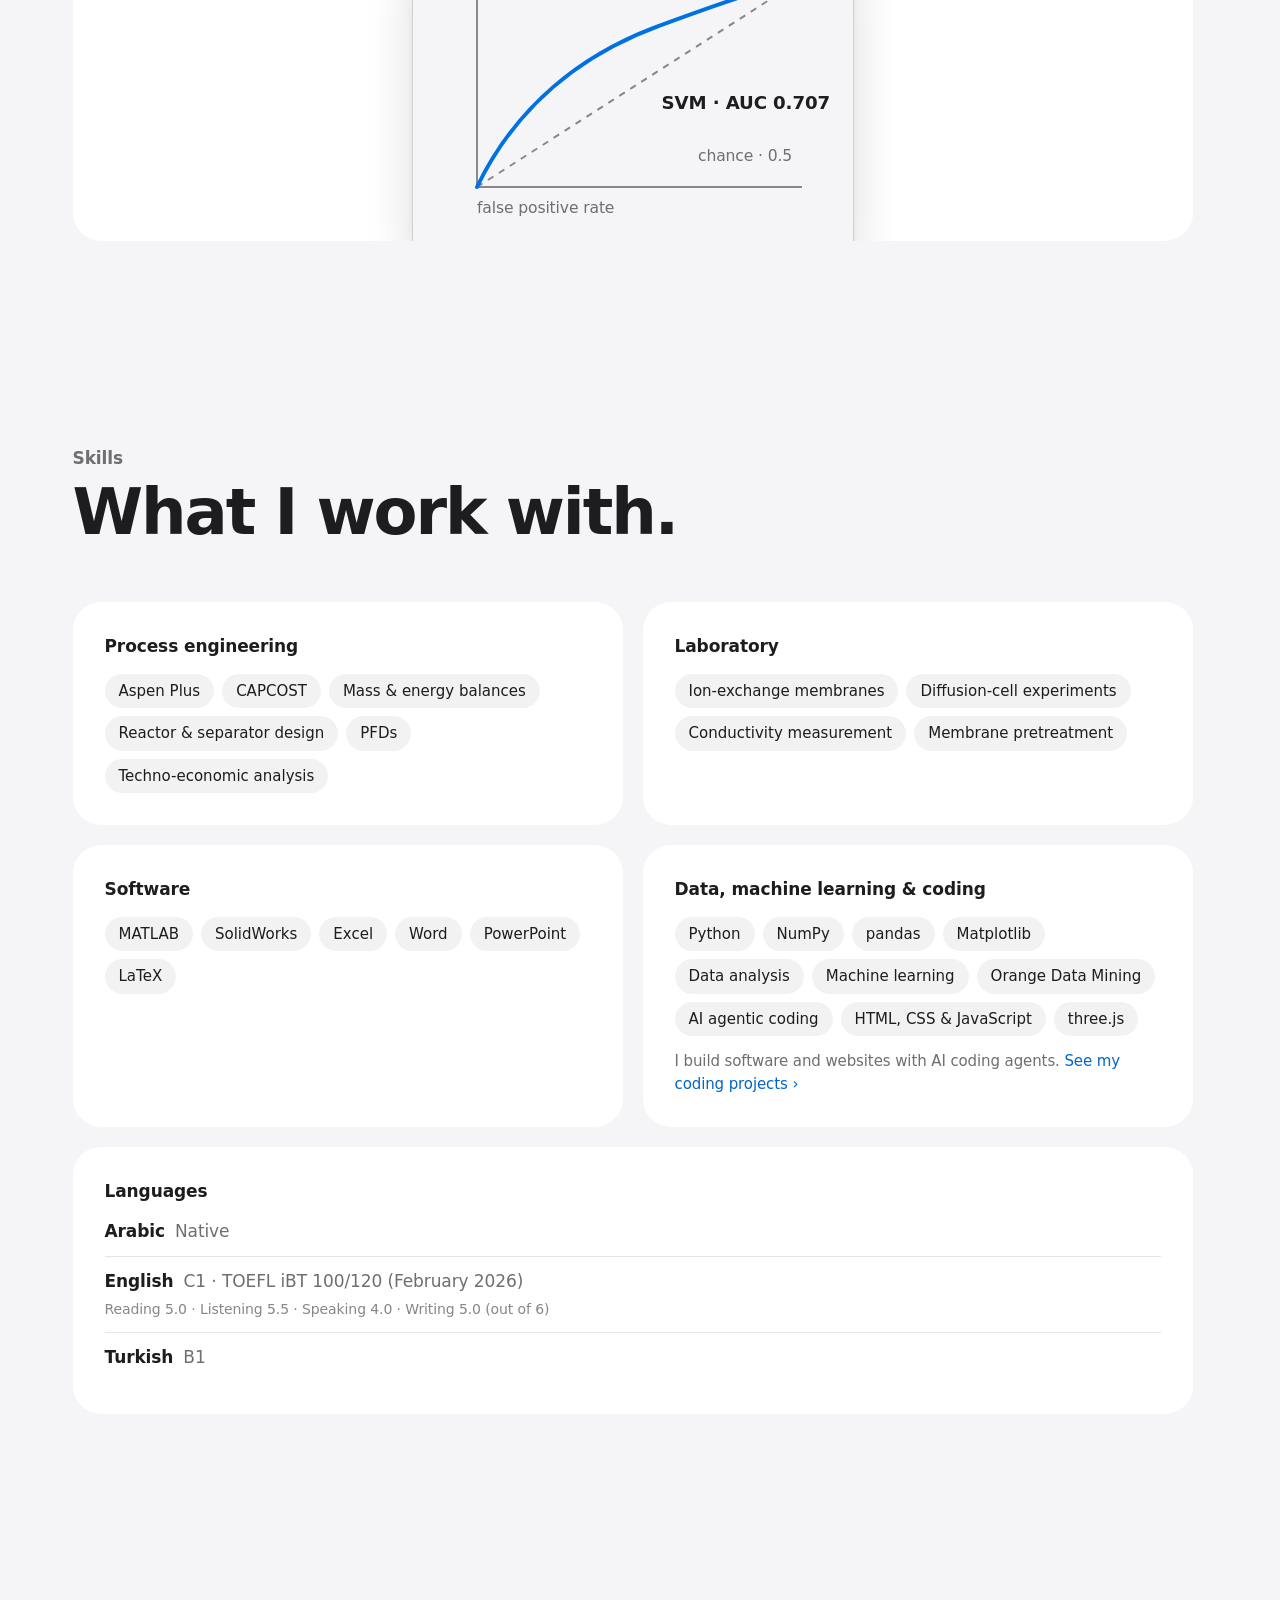
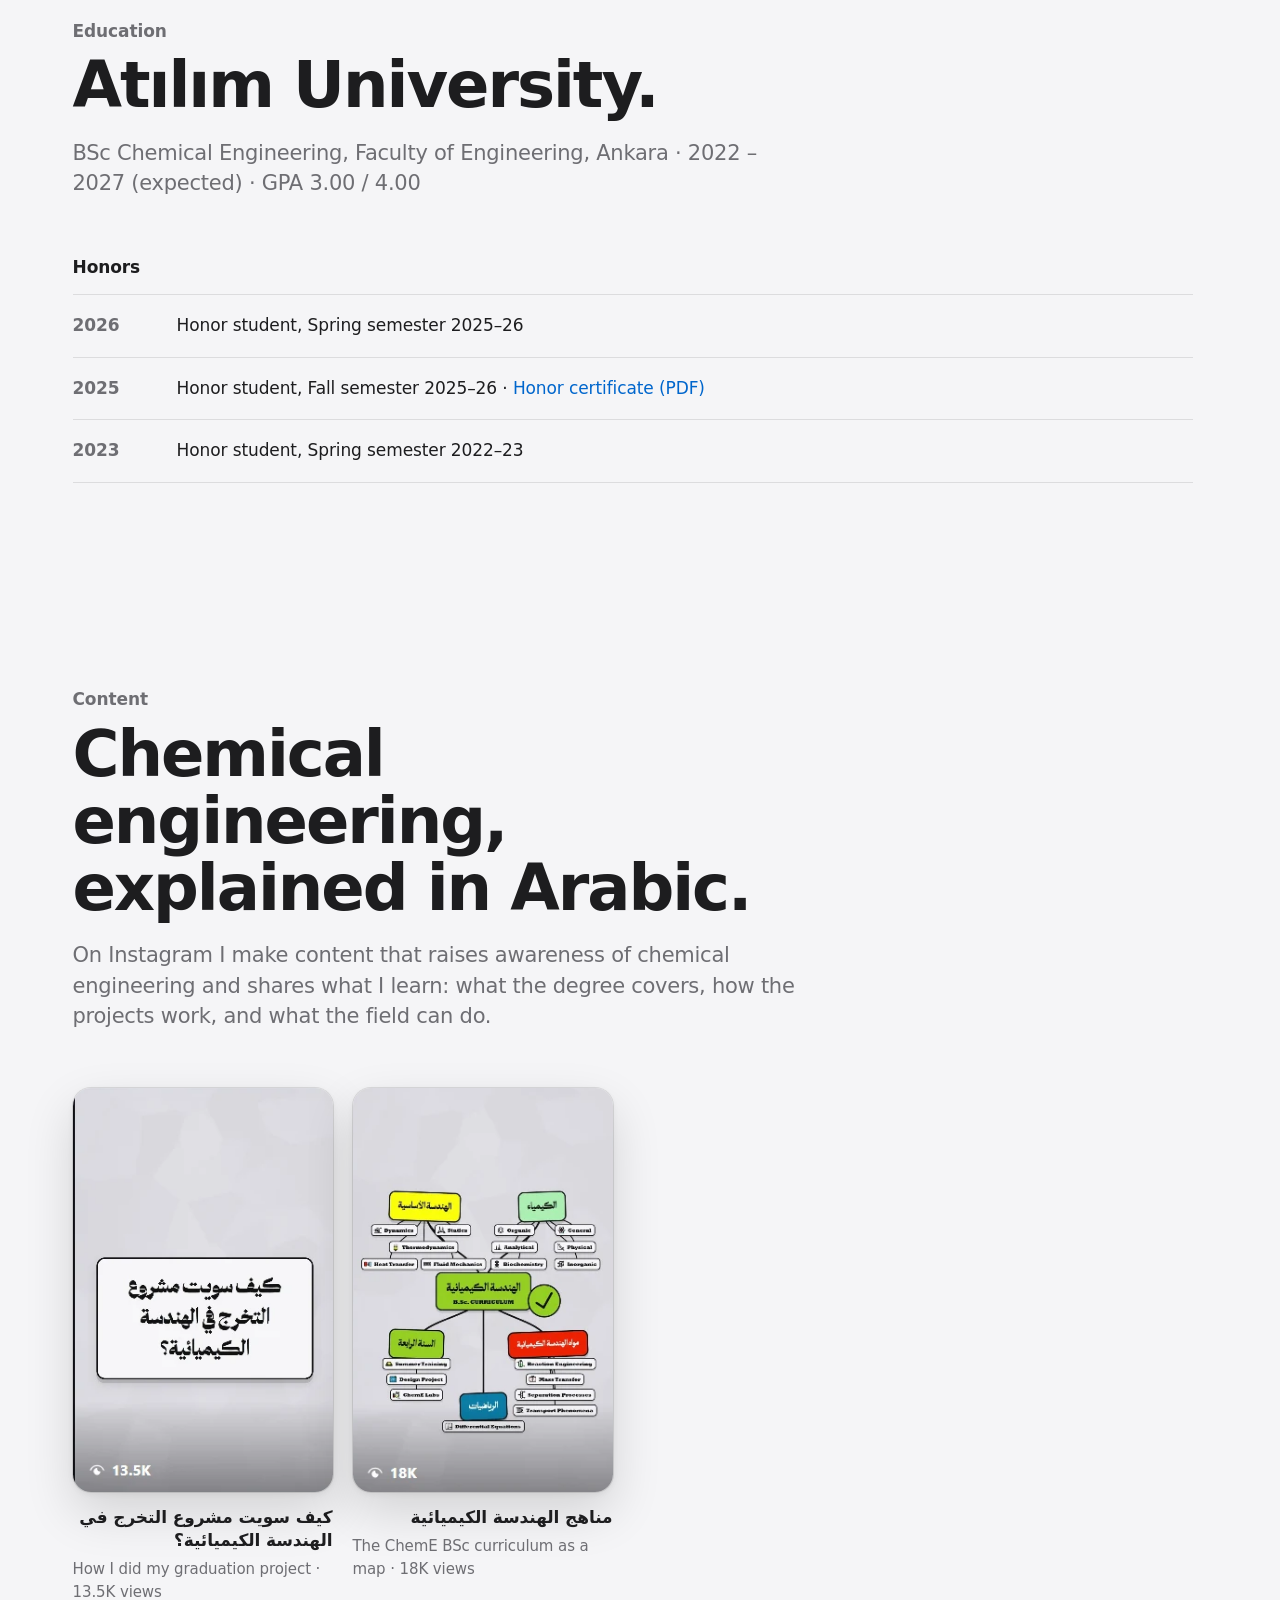
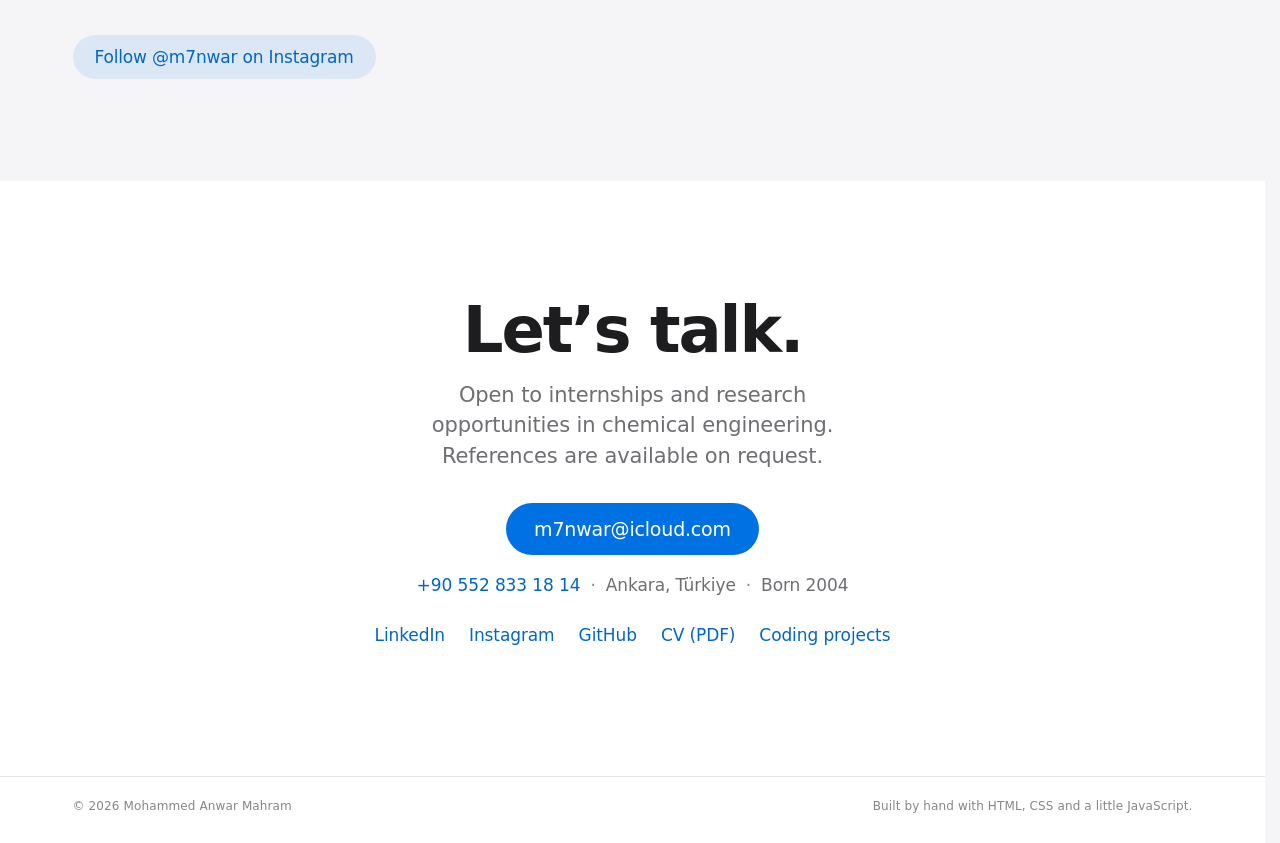
==== commit 39372844: "Rebuild as a chemical engineering CV; coding projects move to coding.html - CV home: research (Membr" ====
--- a/index.html
+++ b/index.html
@@ -3,190 +3,83 @@
 <head>
   <meta charset="utf-8">
   <meta name="viewport" content="width=device-width, initial-scale=1, viewport-fit=cover">
-  <title>Mohammed Maharm</title>
-  <meta name="description" content="Mohammed Maharm, a student developer from Yemen. Tools for learning languages in Rust and WebAssembly, and small games for KaiOS phones.">
+  <title>Mohammed Anwar Mahram · Chemical Engineering</title>
+  <meta name="description" content="Mohammed Anwar Mahram, chemical engineering student at Atılım University: membrane research for blue energy (reverse electrodialysis), plant design, and product design.">
   <meta name="color-scheme" content="light dark">
   <meta name="theme-color" content="#f5f5f7" media="(prefers-color-scheme: light)">
   <meta name="theme-color" content="#000000" media="(prefers-color-scheme: dark)">
-  <meta property="og:title" content="Mohammed Maharm">
-  <meta property="og:description" content="Tools for learning languages, and games for tiny screens.">
-  <meta property="og:image" content="https://ghost545a.github.io/assets/turkce-map.webp">
+  <meta property="og:title" content="Mohammed Anwar Mahram · Chemical Engineering">
+  <meta property="og:description" content="Chemical engineering student working on membranes and blue energy.">
+  <meta property="og:image" content="https://ghost545a.github.io/assets/membrane-science.webp">
   <meta property="og:type" content="website">
   <link rel="icon" href="favicon.svg" type="image/svg+xml">
-  <link rel="stylesheet" href="styles.css">
-  <script>document.documentElement.classList.add('js');</script>
+  <link rel="stylesheet" href="styles.css?v=f626289e">
+  <script>document.documentElement.classList.add('js');try{var t=localStorage.getItem('theme');if(t==='light'||t==='dark')document.documentElement.setAttribute('data-theme',t);}catch(e){}</script>
 </head>
 <body>
-  <a class="skip" href="#work">Skip to projects</a>
+  <a class="skip" href="#research">Skip to research</a>
 
   <div class="page" id="page">
-    <!-- Translucent navigation: content scrolls underneath -->
     <header class="nav" id="nav">
       <div class="nav-inner">
-        <a class="nav-name" href="#top" aria-label="Mohammed Maharm, back to top">Mohammed Maharm</a>
+        <a class="nav-name" href="#top" aria-label="Mohammed Anwar Mahram, back to top">Mohammed Anwar Mahram</a>
         <nav aria-label="Sections">
           <ul class="nav-links">
-            <li><a href="#work" data-section="work">Projects</a></li>
-            <li><a href="#games" data-section="games">Games</a></li>
-            <li><a href="#about" data-section="about">About</a></li>
+            <li><a href="#research" data-section="research">Research</a></li>
+            <li><a href="#projects" data-section="projects">Projects</a></li>
+            <li class="nav-opt"><a href="#skills" data-section="skills">Skills</a></li>
+            <li class="nav-opt"><a href="#education" data-section="education">Education</a></li>
+            <li><a href="coding.html">Coding</a></li>
           </ul>
         </nav>
-        <a class="nav-cta" href="https://github.com/ghost545a" rel="me">GitHub</a>
+        <button class="theme-toggle" id="theme-toggle" type="button" aria-label="Switch to dark mode">
+          <svg class="i-moon" viewBox="0 0 24 24" aria-hidden="true"><path d="M20.4 14.6A8.5 8.5 0 0 1 9.4 3.6 8.5 8.5 0 1 0 20.4 14.6z"/></svg>
+          <svg class="i-sun" viewBox="0 0 24 24" aria-hidden="true"><circle cx="12" cy="12" r="4.6"/><path d="M12 1.5v3M12 19.5v3M1.5 12h3M19.5 12h3M4.6 4.6l2.1 2.1M17.3 17.3l2.1 2.1M4.6 19.4l2.1-2.1M17.3 6.7l2.1-2.1" stroke="currentColor" stroke-width="1.8" stroke-linecap="round"/></svg>
+        </button>
+        <a class="nav-cta" href="assets/Mohammed-Anwar-Mahram-CV.pdf" download>CV (PDF)</a>
       </div>
     </header>
 
     <main id="top">
-      <!-- Hero -->
       <section class="hero">
         <div class="wrap">
-          <img class="avatar reveal" src="https://avatars.githubusercontent.com/u/78747137?v=4&amp;s=320" width="112" height="112" alt="Portrait of Mohammed Maharm">
-          <p class="hero-hello reveal" style="--d:1">Hi, I’m Mohammed.</p>
-          <h1 class="hero-title reveal" style="--d:2">I build tools for learning languages, and games for&nbsp;tiny&nbsp;screens.</h1>
-          <p class="hero-lede reveal" style="--d:3">I’m a student developer from Yemen. I write Rust, WebAssembly and plain JavaScript, and most of what I make either helps me learn Turkish or fits on a 240&nbsp;×&nbsp;320 phone display.</p>
+          <img class="avatar reveal" src="https://avatars.githubusercontent.com/u/78747137?v=4&amp;s=320" width="112" height="112" alt="Portrait of Mohammed Anwar Mahram">
+          <p class="hero-hello reveal" style="--d:1">Hi, I’m Mohammed Anwar Mahram.</p>
+          <h1 class="hero-title reveal" style="--d:2">Chemical engineering student working on membranes and blue&nbsp;energy.</h1>
+          <p class="hero-lede reveal" style="--d:3">I study chemical engineering at Atılım University in Ankara (BSc, expected 2027). My research looks at how ions move through ion-exchange membranes, the heart of reverse electrodialysis, which turns the meeting of river water and sea water into electricity.</p>
           <div class="hero-actions reveal" style="--d:4">
-            <a class="btn btn-fill" href="#work">See my projects</a>
-            <a class="btn btn-plain" href="https://github.com/ghost545a" rel="me">Follow on GitHub <span aria-hidden="true">›</span></a>
-          </div>
-        </div>
-      </section>
-
-      <!-- By the numbers -->
-      <section class="stats" aria-label="By the numbers">
+            <a class="btn btn-fill" href="assets/Mohammed-Anwar-Mahram-CV.pdf" download>Download my CV</a>
+            <a class="btn btn-plain" href="https://ghost545a.github.io/membrane-science/">Visit Membrane Science <span aria-hidden="true">›</span></a>
+          </div>
+        </div>
+      </section>
+
+      <section class="stats" aria-label="At a glance">
         <div class="wrap">
           <dl class="stats-grid">
-            <div class="stat reveal"><dt>Turkish grammar rules mapped</dt><dd>350</dd></div>
-            <div class="stat reveal" style="--d:1"><dt>dictionary words, fully offline</dt><dd>22,000</dd></div>
-            <div class="stat reveal" style="--d:2"><dt>languages for subtitles</dt><dd>20+</dd></div>
-            <div class="stat reveal" style="--d:3"><dt>KaiOS games on the way</dt><dd>4</dd></div>
+            <div class="stat reveal"><dt>t/y PTA plant designed with my team</dt><dd>400k</dd></div>
+            <div class="stat reveal" style="--d:1"><dt>semesters on the honor list</dt><dd>3</dd></div>
+            <div class="stat reveal" style="--d:2"><dt>TOEFL iBT, CEFR C1</dt><dd>100</dd></div>
+            <div class="stat reveal" style="--d:3"><dt>languages: Arabic, English, Turkish</dt><dd>3</dd></div>
           </dl>
         </div>
       </section>
 
-      <!-- Projects -->
-      <section class="section" id="work" aria-labelledby="work-title">
-        <div class="wrap">
-          <header class="section-head reveal">
-            <p class="eyebrow">Projects</p>
-            <h2 id="work-title" class="section-title">Things I’ve built.</h2>
-            <p class="section-lede">Open any project for the details, or jump straight to the code.</p>
+      <!-- Research -->
+      <section class="section" id="research" aria-labelledby="research-title">
+        <div class="wrap">
+          <header class="section-head reveal">
+            <p class="eyebrow">Research</p>
+            <h2 id="research-title" class="section-title">Blue energy, one ion at a time.</h2>
+            <p class="section-lede">A bachelor’s student research project funded by Atılım University (LAP), under the guidance and supervision of Assoc. Prof. Dr. Enver Güler.</p>
           </header>
 
           <div class="tiles">
-            <!-- Featured: Türkçe Dilbilgisi -->
-            <a class="tile tile-feature reveal" href="https://github.com/ghost545a/turkce-dilbilgisi" data-sheet="turkce">
-              <div class="tile-copy">
-                <p class="tile-eyebrow">Rust · WebAssembly</p>
-                <h3 class="tile-title">Türkçe Dilbilgisi</h3>
-                <p class="tile-text">Turkish grammar as a map you can explore. 350 rules, zoomable, searchable, and running in the browser.</p>
-                <span class="tile-more">Learn more <span aria-hidden="true">›</span></span>
-              </div>
-              <div class="tile-visual">
-                <div class="shot shot-window">
-                  <img src="assets/turkce-map.webp" width="1600" height="1000" loading="lazy" alt="The Türkçe Dilbilgisi radial map: grammar topics branch out from a red centre node into hundreds of rules.">
-                </div>
-              </div>
-            </a>
-
-            <!-- TRLearn Player -->
-            <a class="tile reveal" href="https://github.com/ghost545a/trlearn-player" data-sheet="trlearn">
-              <div class="tile-copy">
-                <p class="tile-eyebrow">Native Rust desktop app</p>
-                <h3 class="tile-title">TRLearn Player</h3>
-                <p class="tile-text">Watch in Turkish with English underneath. Tap any word to see what it means.</p>
-                <span class="tile-more">Learn more <span aria-hidden="true">›</span></span>
-              </div>
-              <div class="tile-visual" aria-hidden="true">
-                <div class="mock-player">
-                  <div class="mp-video">
-                    <div class="mp-card">
-                      <span class="mp-word">gidiyorum</span>
-                      <span class="mp-root">gitmek · <em>to go</em></span>
-                    </div>
-                  </div>
-                  <div class="mp-subs">
-                    <p class="mp-tr" lang="tr">Bu akşam sinemaya <mark>gidiyorum</mark>.</p>
-                    <p class="mp-en">I’m going to the cinema tonight.</p>
-                  </div>
-                  <div class="mp-bar"><span></span></div>
-                </div>
-              </div>
-            </a>
-
-            <!-- Ephemeral -->
-            <a class="tile reveal" href="https://github.com/ghost545a/ephemeral-todolist" data-sheet="ephemeral" style="--d:1">
-              <div class="tile-copy">
-                <p class="tile-eyebrow">JavaScript · No dependencies</p>
-                <h3 class="tile-title">Ephemeral</h3>
-                <p class="tile-text">A to-do list that forgets on purpose. Nothing is stored until you choose to save it.</p>
-                <span class="tile-more">Learn more <span aria-hidden="true">›</span></span>
-              </div>
-              <div class="tile-visual">
-                <div class="shot shot-window">
-                  <picture>
-                    <source srcset="assets/ephemeral-light.webp" media="(prefers-color-scheme: light)">
-                    <img src="assets/ephemeral-dark.webp" width="1200" height="1200" loading="lazy" alt="Ephemeral showing four tasks in a glassy card, with import and export buttons.">
-                  </picture>
-                </div>
-              </div>
-            </a>
-
-            <!-- Subtitle translator -->
-            <a class="tile reveal" href="https://github.com/ghost545a/Subtitle_Arabic_maker" data-sheet="subtitles">
-              <div class="tile-copy">
-                <p class="tile-eyebrow">Python · Flask</p>
-                <h3 class="tile-title">Movie Subtitle Translator</h3>
-                <p class="tile-text">Turn an <code>.srt</code> file into Arabic, or 20 other languages, and watch the progress live.</p>
-                <span class="tile-more">Learn more <span aria-hidden="true">›</span></span>
-              </div>
-              <div class="tile-visual">
-                <div class="shot shot-window">
-                  <img src="assets/subtitle-translator.webp" width="1600" height="611" loading="lazy" alt="The translator page, titled تعريب الأفلام, with a file picker, English and Arabic language menus, and a progress bar at 64%.">
-                </div>
-              </div>
-            </a>
-
-            <!-- Pomodoro -->
-            <a class="tile reveal" href="https://github.com/ghost545a/LightweightPomodoroTimer" data-sheet="pomodoro" style="--d:1">
-              <div class="tile-copy">
-                <p class="tile-eyebrow">Rust · Slint</p>
-                <h3 class="tile-title">Lightweight Pomodoro</h3>
-                <p class="tile-text">A focus timer in a 2.7&nbsp;MB executable. I fixed its timer drift and added cycle tracking.</p>
-                <span class="tile-more">Learn more <span aria-hidden="true">›</span></span>
-              </div>
-              <div class="tile-visual" aria-hidden="true">
-                <div class="mock-timer">
-                  <p class="mt-label">Work · 1/4</p>
-                  <p class="mt-time">25:00</p>
-                  <div class="mt-buttons">
-                    <span class="mt-btn"><svg viewBox="0 0 24 24"><path d="M8 5.5v13l10.5-6.5z"/></svg></span>
-                    <span class="mt-btn"><svg viewBox="0 0 24 24"><path d="M12 5a7 7 0 1 1-6.6 4.7l1.9.6A5 5 0 1 0 12 7v2.5L8 6l4-3.5z"/></svg></span>
-                    <span class="mt-btn"><svg viewBox="0 0 24 24"><path d="M6 5.5v13l9-6.5zM16 5.5h2.2v13H16z"/></svg></span>
-                  </div>
-                </div>
-              </div>
-            </a>
-
-            <!-- Featured: BioGas Inc. -->
-            <a class="tile tile-feature reveal" href="https://ghost545a.github.io/biogas-inc/" data-sheet="biogas">
-              <div class="tile-copy">
-                <p class="tile-eyebrow">three.js · English &amp; Arabic</p>
-                <h3 class="tile-title">BioGas Inc.</h3>
-                <p class="tile-text">How livestock manure in 22 Arab countries could cook for 8 million homes, told as a narrated 3D walkthrough.</p>
-                <span class="tile-more">Learn more <span aria-hidden="true">›</span></span>
-              </div>
-              <div class="tile-visual">
-                <div class="shot shot-window">
-                  <img src="assets/biogas-inc.webp" width="1600" height="901" loading="lazy" alt="A 3D diorama: a gas pipe glows blue from an underground digester to a stove beside a small house, with the caption Cooking gas, 8.0 million homes.">
-                </div>
-              </div>
-            </a>
-
-            <!-- Featured: Membrane Science -->
             <a class="tile tile-feature reveal" href="https://ghost545a.github.io/membrane-science/" data-sheet="membrane">
               <div class="tile-copy">
-                <p class="tile-eyebrow">three.js · English, Türkçe &amp; Arabic</p>
+                <p class="tile-eyebrow">Research project ATÜ-LAP-2526-07 · 2025–26</p>
                 <h3 class="tile-title">Membrane Science</h3>
-                <p class="tile-text">My bachelor's research project on blue energy: chloride crossing an anion exchange membrane, replayed in 3D from our real lab data.</p>
+                <p class="tile-text">Chloride transport through a Fumasep FAA-3-PK-75 anion exchange membrane, measured in a two-compartment diffusion cell and replayed in 3D from our lab data.</p>
                 <span class="tile-more">Learn more <span aria-hidden="true">›</span></span>
               </div>
               <div class="tile-visual">
@@ -195,90 +88,231 @@
                 </div>
               </div>
             </a>
-          </div>
-        </div>
-      </section>
-
-      <!-- Games -->
-      <section class="section section-games" id="games" aria-labelledby="games-title">
-        <div class="wrap">
-          <header class="section-head reveal">
-            <p class="eyebrow">Games</p>
-            <h2 id="games-title" class="section-title">Made for KaiOS.</h2>
-            <p class="section-lede">Small games for feature phones with a D-pad, two soft keys and no touchscreen. Written in plain ES5 so the same code runs on KaiOS 2.5 and 3.x. Coming to the KaiStore.</p>
-          </header>
-        </div>
-        <div class="games-scroller" role="list">
-          <button class="game reveal" type="button" data-sheet="matchten" role="listitem">
-            <span class="phone"><img src="assets/match-numbers-10.webp" width="480" height="640" loading="lazy" alt="Match Numbers 10: a grid of digits with one cell selected."></span>
-            <span class="game-name">Match Numbers 10</span>
-            <span class="game-text">Pair equal numbers, or two that make ten.</span>
-          </button>
-          <button class="game reveal" type="button" data-sheet="petdoku" role="listitem" style="--d:1">
-            <span class="phone"><img src="assets/petdoku.webp" width="480" height="640" loading="lazy" alt="Petdoku: a sudoku grid filled with pet faces instead of numbers."></span>
-            <span class="game-name">Petdoku</span>
-            <span class="game-text">Cozy sudoku with pets instead of numbers.</span>
-          </button>
-          <button class="game reveal" type="button" data-sheet="skystack" role="listitem" style="--d:2">
-            <span class="phone"><img src="assets/sky-stack.webp" width="480" height="640" loading="lazy" alt="Sky Stack: a crane swings a floor above a three-storey tower."></span>
-            <span class="game-name">Sky Stack</span>
-            <span class="game-text">Drop swinging floors and build the tallest tower.</span>
-          </button>
-          <button class="game reveal" type="button" data-sheet="petpens" role="listitem" style="--d:3">
-            <span class="phone"><img src="assets/pet-pens.webp" width="480" height="640" loading="lazy" alt="Pet Pens: a 7 by 7 board split into coloured pens, with two cats placed and ruled-out squares crossed."></span>
-            <span class="game-name">Pet Pens</span>
-            <span class="game-text">Give every pet its own row, column and pen.</span>
-          </button>
-        </div>
-      </section>
-
-      <!-- About -->
-      <section class="section" id="about" aria-labelledby="about-title">
-        <div class="wrap about">
-          <header class="section-head reveal">
-            <p class="eyebrow">About</p>
-            <h2 id="about-title" class="section-title">A bit about me.</h2>
-          </header>
-          <div class="about-body">
-            <div class="about-text reveal">
-              <p>I’m Mohammed Maharm, a student in Yemen. I started small: an HTML page for an ICT class, a calculator in Python, a first file of C++. These days I mostly write Rust.</p>
-              <p>Many of my projects come from learning Turkish. I wanted to see the whole grammar at once, so I drew it as a map. I wanted to tap a word in a subtitle and get its meaning, so I built a player that does that.</p>
-              <p>I also like the limits of tiny screens. My KaiOS games run on phones with no touchscreen, so every pixel and every key press has to earn its place.</p>
+
+            <a class="tile reveal" href="#research" data-sheet="mubak">
+              <div class="tile-copy">
+                <p class="tile-eyebrow">Congress · 2026</p>
+                <h3 class="tile-title">MÜBAK 2026</h3>
+                <p class="tile-text">Oral and poster presentation of our blue-energy research at the Engineering Sciences and Researches Student Congress.</p>
+                <span class="tile-more">Learn more <span aria-hidden="true">›</span></span>
+              </div>
+              <div class="tile-visual">
+                <div class="shot shot-window">
+                  <img src="assets/diffusion-cell-photo.webp" width="1200" height="900" loading="lazy" alt="Our two-compartment diffusion cell in the lab: donor and receiver bottles with red caps, joined by a clamp holding the membrane.">
+                </div>
+              </div>
+            </a>
+
+            <a class="tile reveal" href="#research" data-sheet="redtrial" style="--d:1">
+              <div class="tile-copy">
+                <p class="tile-eyebrow">Next · 2026–27</p>
+                <h3 class="tile-title">Lab RED trial</h3>
+                <p class="tile-text">A bench-scale reverse electrodialysis stack to measure voltage and power density with the membranes we characterise.</p>
+                <span class="tile-more">Learn more <span aria-hidden="true">›</span></span>
+              </div>
+              <div class="tile-visual">
+                <div class="shot shot-window">
+                  <img src="assets/red-rig.webp" width="1100" height="610" loading="lazy" alt="A 3D lab bench: river water and seawater tanks, peristaltic pumps and filters feeding a RED stack of alternating membranes, wired to a multimeter.">
+                </div>
+              </div>
+            </a>
+          </div>
+        </div>
+      </section>
+
+      <!-- Engineering projects -->
+      <section class="section" id="projects" aria-labelledby="projects-title">
+        <div class="wrap">
+          <header class="section-head reveal">
+            <p class="eyebrow">Engineering projects</p>
+            <h2 id="projects-title" class="section-title">From plant to product.</h2>
+            <p class="section-lede">Team design projects from my chemical engineering degree.</p>
+          </header>
+
+          <div class="tiles">
+            <a class="tile reveal" href="#projects" data-sheet="pta">
+              <div class="tile-copy">
+                <p class="tile-eyebrow">CHE406 Chemical Engineering Design II · 2026</p>
+                <h3 class="tile-title">PTA plant in Türkiye</h3>
+                <p class="tile-text">A 400,000 t/y purified terephthalic acid plant in Bandırma using the Amoco-BP process, from reactors to cash flow.</p>
+                <span class="tile-more">Learn more <span aria-hidden="true">›</span></span>
+              </div>
+              <div class="tile-visual" aria-hidden="true">
+                <div class="mock-pfd">
+                  <span>p-Xylene + air</span><i></i>
+                  <span>Oxidation CSTR ×2</span><i></i>
+                  <span>Flash · Crystallizer</span><i></i>
+                  <span>Hydrogenation</span><i></i>
+                  <span class="pfd-out">Purified TPA</span>
+                </div>
+              </div>
+            </a>
+
+            <a class="tile reveal" href="#projects" data-sheet="hydrofab" style="--d:1">
+              <div class="tile-copy">
+                <p class="tile-eyebrow">CHE438 Product design · 2026</p>
+                <h3 class="tile-title">HydroFab</h3>
+                <p class="tile-text">A superhydrophobic polyester fabric: SiO₂ nanoparticles and a silicone coating, applied by dip coating.</p>
+                <span class="tile-more">Learn more <span aria-hidden="true">›</span></span>
+              </div>
+              <div class="tile-visual" aria-hidden="true">
+                <div class="mock-drop">
+                  <svg viewBox="0 0 320 200">
+                    <path d="M146 149 A50 50 0 1 1 174 149 Z" class="drop"/>
+                    <ellipse cx="146" cy="82" rx="9" ry="5" class="shine"/>
+                    <line x1="40" y1="150" x2="280" y2="150" class="fabric"/>
+                    <text x="222" y="120">θ &gt; 150°</text>
+                  </svg>
+                </div>
+              </div>
+            </a>
+
+            <a class="tile tile-wide reveal" href="#projects" data-sheet="water">
+              <div class="tile-copy">
+                <p class="tile-eyebrow">CMPE468 Machine Learning for Engineers · 2026</p>
+                <h3 class="tile-title">Is this water safe to drink?</h3>
+                <p class="tile-text">Machine learning on 3,276 water samples and 9 physicochemical measurements, from pH to sulfate, to predict potability.</p>
+                <span class="tile-more">Learn more <span aria-hidden="true">›</span></span>
+              </div>
+              <div class="tile-visual" aria-hidden="true">
+                <div class="mock-roc">
+                  <svg viewBox="0 0 320 210">
+                    <line x1="40" y1="180" x2="290" y2="180" class="axis"/><line x1="40" y1="180" x2="40" y2="20" class="axis"/>
+                    <line x1="40" y1="180" x2="290" y2="20" class="chance"/>
+                    <path d="M40 180 C70 118 120 78 180 56 S260 28 290 20" class="curve"/>
+                    <text x="182" y="120" class="lbl-strong">SVM · AUC 0.707</text>
+                    <text x="210" y="160" class="lbl">chance · 0.5</text>
+                    <text x="40" y="200" class="lbl">false positive rate</text>
+                  </svg>
+                </div>
+              </div>
+            </a>
+          </div>
+        </div>
+      </section>
+
+      <!-- Experience: internships will be added here -->
+      <section class="section" id="experience" aria-labelledby="experience-title" hidden>
+        <div class="wrap">
+          <header class="section-head reveal">
+            <p class="eyebrow">Experience</p>
+            <h2 id="experience-title" class="section-title">Internships.</h2>
+          </header>
+          <div class="timeline cv-list reveal">
+            <ol>
+              <!-- <li><span class="tl-year">2025</span><span class="tl-what"><strong>Company</strong>, City · Department. What I did.</span></li> -->
+            </ol>
+          </div>
+        </div>
+      </section>
+
+      <!-- Skills -->
+      <section class="section" id="skills" aria-labelledby="skills-title">
+        <div class="wrap">
+          <header class="section-head reveal">
+            <p class="eyebrow">Skills</p>
+            <h2 id="skills-title" class="section-title">What I work with.</h2>
+          </header>
+          <div class="cv-grid">
+            <div class="cv-block reveal">
+              <h3 class="side-title">Process engineering</h3>
+              <ul class="chips"><li>Aspen Plus</li><li>CAPCOST</li><li>Mass &amp; energy balances</li><li>Reactor &amp; separator design</li><li>PFDs</li><li>Techno-economic analysis</li></ul>
             </div>
-            <aside class="about-side reveal" style="--d:1" aria-label="Tools I use">
-              <h3 class="side-title">What I work with</h3>
-              <ul class="chips">
-                <li>Rust</li><li>WebAssembly</li><li>JavaScript</li><li>HTML &amp; CSS</li>
-                <li>Python</li><li>Flask</li><li>egui</li><li>Slint</li><li>SQLite</li><li>KaiOS</li>
+            <div class="cv-block reveal" style="--d:1">
+              <h3 class="side-title">Laboratory</h3>
+              <ul class="chips"><li>Ion-exchange membranes</li><li>Diffusion-cell experiments</li><li>Conductivity measurement</li><li>Membrane pretreatment</li></ul>
+            </div>
+            <div class="cv-block reveal">
+              <h3 class="side-title">Software</h3>
+              <ul class="chips"><li>MATLAB</li><li>SolidWorks</li><li>Excel</li><li>Word</li><li>PowerPoint</li><li>LaTeX</li></ul>
+            </div>
+            <div class="cv-block reveal" style="--d:1">
+              <h3 class="side-title">Data, machine learning &amp; coding</h3>
+              <ul class="chips"><li>Python</li><li>NumPy</li><li>pandas</li><li>Matplotlib</li><li>Data analysis</li><li>Machine learning</li><li>Orange Data Mining</li><li>AI agentic coding</li><li>HTML, CSS &amp; JavaScript</li><li>three.js</li></ul>
+              <p class="cv-note">I build software and websites with AI coding agents. <a href="coding.html">See my coding projects ›</a></p>
+            </div>
+            <div class="cv-block cv-span reveal">
+              <h3 class="side-title">Languages</h3>
+              <ul class="lang-list">
+                <li><span class="lang-name">Arabic</span><span class="lang-level">Native</span></li>
+                <li><span class="lang-name">English</span><span class="lang-level">C1 · TOEFL iBT 100/120 (February 2026)</span>
+                  <span class="lang-detail">Reading 5.0 · Listening 5.5 · Speaking 4.0 · Writing 5.0 (out of 6)</span></li>
+                <li><span class="lang-name">Turkish</span><span class="lang-level">B1</span></li>
               </ul>
-            </aside>
-          </div>
-
-          <div class="timeline reveal">
-            <h3 class="side-title">How I got here</h3>
+            </div>
+          </div>
+        </div>
+      </section>
+
+      <!-- Education -->
+      <section class="section" id="education" aria-labelledby="education-title">
+        <div class="wrap">
+          <header class="section-head reveal">
+            <p class="eyebrow">Education</p>
+            <h2 id="education-title" class="section-title">Atılım University.</h2>
+            <p class="section-lede">BSc Chemical Engineering, Faculty of Engineering, Ankara · 2022 – 2027 (expected) · GPA 3.00 / 4.00</p>
+          </header>
+          <div class="timeline cv-list reveal">
+            <h3 class="side-title">Honors</h3>
             <ol>
-              <li><span class="tl-year">2021</span><span class="tl-what"><a href="https://github.com/ghost545a/ICT_Project">ICT Project</a>, my first website, in HTML and CSS.</span></li>
-              <li><span class="tl-year">2022</span><span class="tl-what"><a href="https://github.com/ghost545a/pycalculater">A Python calculator</a> and <a href="https://github.com/ghost545a/Cppfirst">my first C++</a>.</span></li>
-              <li><span class="tl-year">2025</span><span class="tl-what">A Flask app that translates movie subtitles into Arabic.</span></li>
-              <li><span class="tl-year">2026</span><span class="tl-what">Rust: a Turkish learning player, a grammar map in WebAssembly, a Pomodoro timer. Plus four KaiOS games.</span></li>
+              <li><span class="tl-year">2026</span><span class="tl-what">Honor student, Spring semester 2025–26</span></li>
+              <li><span class="tl-year">2025</span><span class="tl-what">Honor student, Fall semester 2025–26 · <a href="assets/honor-certificate-fall-2025-26.pdf">Honor certificate (PDF)</a></span></li>
+              <li><span class="tl-year">2023</span><span class="tl-what">Honor student, Spring semester 2022–23</span></li>
             </ol>
           </div>
         </div>
       </section>
 
-      <!-- Contact -->
-      <section class="contact">
+      <!-- Content -->
+      <section class="section" id="content" aria-labelledby="content-title">
+        <div class="wrap">
+          <header class="section-head reveal">
+            <p class="eyebrow">Content</p>
+            <h2 id="content-title" class="section-title">Chemical engineering, explained in Arabic.</h2>
+            <p class="section-lede">On Instagram I make content that raises awareness of chemical engineering and shares what I learn: what the degree covers, how the projects work, and what the field can do.</p>
+          </header>
+          <div class="reels">
+            <a class="reel reveal" href="https://www.instagram.com/m7nwar/" rel="me">
+              <img src="assets/reel-graduation-project.webp" width="281" height="440" loading="lazy" alt="Reel cover in Arabic: How I did my chemical engineering graduation project. 13.5K views.">
+              <span class="reel-title" lang="ar" dir="rtl">كيف سويت مشروع التخرج في الهندسة الكيميائية؟</span>
+              <span class="reel-sub">How I did my graduation project · 13.5K views</span>
+            </a>
+            <a class="reel reveal" href="https://www.instagram.com/m7nwar/" rel="me" style="--d:1">
+              <img src="assets/reel-curriculum-map.webp" width="285" height="434" loading="lazy" alt="Reel cover: a mind map of the chemical engineering BSc curriculum in Arabic and English, from chemistry and basic engineering to mathematics and design. 18K views.">
+              <span class="reel-title" lang="ar" dir="rtl">مناهج الهندسة الكيميائية</span>
+              <span class="reel-sub">The ChemE BSc curriculum as a map · 18K views</span>
+            </a>
+          </div>
+          <p class="reels-cta reveal"><a class="btn btn-tinted" href="https://www.instagram.com/m7nwar/" rel="me">Follow @m7nwar on Instagram</a></p>
+        </div>
+      </section>
+
+      <section class="contact" id="contact">
         <div class="wrap reveal">
-          <h2 class="contact-title">Want to see more?</h2>
-          <p class="contact-text">Everything I make is on GitHub. Star something, open an issue, or say hello.</p>
-          <a class="btn btn-fill btn-large" href="https://github.com/ghost545a" rel="me">github.com/ghost545a</a>
+          <h2 class="contact-title">Let’s talk.</h2>
+          <p class="contact-text">Open to internships and research opportunities in chemical engineering. References are available on request.</p>
+          <div class="contact-actions">
+            <a class="btn btn-fill btn-large" href="mailto:m7nwar@icloud.com">m7nwar@icloud.com</a>
+          </div>
+          <ul class="contact-facts">
+            <li><a href="tel:+905528331814">+90 552 833 18 14</a></li>
+            <li>Ankara, Türkiye</li>
+            <li>Born 2004</li>
+          </ul>
+          <ul class="contact-links">
+            <li><a href="https://www.linkedin.com/in/m7nwar/" rel="me">LinkedIn</a></li>
+            <li><a href="https://www.instagram.com/m7nwar/" rel="me">Instagram</a></li>
+            <li><a href="https://github.com/ghost545a" rel="me">GitHub</a></li>
+            <li><a href="assets/Mohammed-Anwar-Mahram-CV.pdf" download>CV (PDF)</a></li>
+            <li><a href="coding.html">Coding projects</a></li>
+          </ul>
         </div>
       </section>
     </main>
 
     <footer class="footer">
       <div class="wrap">
-        <p>© 2026 Mohammed Maharm</p>
+        <p>© 2026 Mohammed Anwar Mahram</p>
         <p>Built by hand with HTML, CSS and a little JavaScript.</p>
       </div>
     </footer>
@@ -300,194 +334,91 @@
       </div>
     </div>
     <div class="sheet-body" id="sheet-body"></div>
-  </div>
-
-  <!-- Sheet content. Kept in the page so it is searchable and works with plain HTML. -->
-  <template id="t-turkce" data-eyebrow="Rust · WebAssembly · Canvas" data-title="Türkçe Dilbilgisi">
-    <figure class="sheet-figure dark"><img src="assets/turkce-map.webp" width="1600" height="1000" alt="The radial grammar map."></figure>
-    <p class="sheet-lede">An interactive radial mind-map of Turkish grammar. It’s written in Rust, compiled to WebAssembly, and drawn on an HTML canvas.</p>
-    <h3>Highlights</h3>
-    <ul class="sheet-list">
-      <li>10 rings and 350 rules, each with a suffix formula, vowel-harmony notes, exceptions, a CEFR level and three example sentences.</li>
-      <li>Click to expand a branch, scroll to zoom at the cursor, drag to pan. Live search opens the path to any match.</li>
-      <li><strong>Study by level:</strong> the same rules as a house of six CEFR floors, A1 on the ground floor and C2 at the top.</li>
-      <li><strong>Player:</strong> watch a video with Turkish and English subtitles, tap a word to see its meaning, and save it for later.</li>
-      <li>A frequency dictionary of 200 verbs and 150 adjectives.</li>
-    </ul>
-    <h3>Built with</h3>
-    <ul class="chips"><li>Rust</li><li>WebAssembly</li><li>wasm-pack</li><li>Canvas</li><li>JavaScript</li></ul>
-    <div class="sheet-actions">
-      <a class="btn btn-fill" href="https://ghost545a.github.io/turkce-dilbilgisi/">Open the live map</a>
-      <a class="btn btn-tinted" href="https://github.com/ghost545a/turkce-dilbilgisi">View source</a>
-    </div>
-  </template>
-
-  <template id="t-biogas" data-eyebrow="three.js · WebGL · English &amp; Arabic" data-title="BioGas Inc.">
-    <figure class="sheet-figure"><img src="assets/biogas-inc.webp" width="1600" height="901" alt="The 3D biogas walkthrough at the cooking-gas step."></figure>
-    <p class="sheet-lede">An interactive 3D walkthrough of turning livestock manure into biogas: from the pen, to the mixing tank, the underground digester, the kitchen stove and back to the fields as fertiliser.</p>
-    <h3>Highlights</h3>
-    <ul class="sheet-list">
-      <li>Seven narrated steps you can play, scrub or jump between, and a scene you can drag to rotate.</li>
-      <li>Real numbers for the 22 Arab League countries: 363 million head of livestock (FAOSTAT 2024), 14.6 billion m³ of biogas a year, enough to cook for 8 million homes if 30% of the manure is collected.</li>
-      <li>English with a British voice-over, and Arabic narrated in a mix of Modern Standard Arabic and Yemeni dialect.</li>
-      <li>Also cut into 16:9 and 9:16 videos with keyword captions and sound design.</li>
-    </ul>
-    <h3>Built with</h3>
-    <ul class="chips"><li>three.js</li><li>JavaScript</li><li>Python</li><li>VoiceStudio</li><li>Playwright</li><li>FFmpeg</li></ul>
-    <p class="sheet-note">A how-to guide and the full method are coming soon.</p>
-    <div class="sheet-actions">
-      <a class="btn btn-fill" href="https://ghost545a.github.io/biogas-inc/">Open the site</a>
-      <a class="btn btn-tinted" href="https://github.com/ghost545a/biogas-inc">View source</a>
-    </div>
-  </template>
-
-  <template id="t-membrane" data-eyebrow="three.js · WebGL · English, Türkçe &amp; Arabic" data-title="Membrane Science">
+
+  <template id="t-membrane" data-eyebrow="Research · ATÜ-LAP-2526-07 · 2025–26" data-title="Membrane Science">
     <figure class="sheet-figure"><img src="assets/membrane-science.webp" width="1100" height="564" alt="The 3D two-compartment diffusion cell near the end of the 180-minute run."></figure>
-    <p class="sheet-lede">An introduction to membrane science and blue energy, built around our bachelor's student research project ATÜ-LAP-2526-07 at Atılım University with Saed Wael Suleiman, under the guidance and supervision of Assoc. Prof. Dr. Enver Güler.</p>
-    <h3>Highlights</h3>
-    <ul class="sheet-list">
-      <li>A 3D diffusion cell that replays our measured 180 minutes in 10 seconds, then runs a hypothetical 10 seconds to equilibrium: Cl⁻ crosses the Fumasep FAA-3-PK-75 membrane while most Na⁺ is turned back at its surface.</li>
-      <li>Live readouts and a chart from the real data, an apparent salt diffusion coefficient of about 2.2–2.4 × 10⁻¹¹ m²/s, and the next steps for 2026–27.</li>
-      <li>A textbook-level introduction to membranes, and how the Netherlands, Italy, Norway and Japan have tried salinity-gradient power.</li>
-      <li>A 3D bench-scale RED trial rig for our 2026–27 project, with an exploded stack and moving ions.</li>
-    </ul>
-    <h3>Built with</h3>
-    <ul class="chips"><li>three.js</li><li>KaTeX</li><li>JavaScript</li><li>Python</li></ul>
-    <p class="sheet-note">How we plan to improve on existing RED plants is coming soon.</p>
+    <p class="sheet-lede">Blue Energy: the effect of monovalent ion selectivity in membranes on salinity gradient energy generation. A bachelor’s student research project with Saed Wael Suleiman, under the guidance and supervision of Assoc. Prof. Dr. Enver Güler, funded by Atılım University (LAP).</p>
+    <h3>What we did</h3>
+    <ul class="sheet-list">
+      <li>Built a two-compartment diffusion cell: 0.1 M NaCl against deionised water, separated by a Fumasep FAA-3-PK-75 anion exchange membrane (75 µm, 5.31 cm²), both sides stirred.</li>
+      <li>Followed the receiver’s conductivity for 180 minutes and converted it to concentration with Kohlrausch’s law.</li>
+      <li>Found an apparent diffusion coefficient of about 2.2–2.4 × 10⁻¹¹ m²/s: slow, steady transport, a baseline for testing monovalent-selective membranes.</li>
+      <li>Built a three-language website (English, Turkish, Arabic) with a 3D replay of the experiment and a design for our 2026–27 RED trial.</li>
+    </ul>
     <div class="sheet-actions">
       <a class="btn btn-fill" href="https://ghost545a.github.io/membrane-science/">Open the site</a>
-      <a class="btn btn-tinted" href="https://github.com/ghost545a/membrane-science">View source</a>
+      <a class="btn btn-tinted" href="https://ghost545a.github.io/membrane-science/assets/poster.pdf">Read the poster (PDF)</a>
     </div>
   </template>
 
-  <template id="t-trlearn" data-eyebrow="Rust · egui · SQLite" data-title="TRLearn Player">
-    <p class="sheet-lede">A native desktop player for learning Turkish from real audio and video. Turkish subtitles sit on top, English underneath, and every Turkish word is clickable.</p>
+  <template id="t-mubak" data-eyebrow="Congress · 2026" data-title="MÜBAK 2026">
+    <figure class="sheet-figure"><img src="assets/diffusion-cell-photo.webp" width="1200" height="900" alt="The two-compartment diffusion cell used in the study."></figure>
+    <p class="sheet-lede">We presented “Blue Energy: The effect of monovalent ion selectivity in membranes on salinity gradient energy generation” at the MÜBAK 2026 Engineering Sciences and Researches Student Congress, as an oral talk and as a poster.</p>
+    <h3>The talk covered</h3>
+    <ul class="sheet-list">
+      <li>Why salinity gradient energy and reverse electrodialysis matter, and how multivalent ions lower RED performance.</li>
+      <li>Our diffusion-cell method, the chloride transport results, and the plan for future work.</li>
+    </ul>
+    <p class="sheet-note">With Saed Wael Suleiman; advisor Assoc. Prof. Dr. Enver Güler.</p>
+  </template>
+
+  <template id="t-redtrial" data-eyebrow="Next · 2026–27" data-title="Lab RED trial">
+    <figure class="sheet-figure"><img src="assets/red-rig.webp" width="1100" height="610" alt="The 3D design of the bench-scale RED trial rig."></figure>
+    <p class="sheet-lede">The next step of the research: a bench-scale reverse electrodialysis stack fed with river-like and sea-like water.</p>
+    <ul class="sheet-list">
+      <li>Two feed tanks, peristaltic pumps and cartridge filters feeding a stack of alternating cation and anion exchange membranes.</li>
+      <li>An electrode rinse loop and an external load, to measure open-circuit voltage and power density.</li>
+      <li>Planned tests with Mg²⁺, Ca²⁺ and SO₄²⁻ in the feed, to see how monovalent-selective membranes hold up.</li>
+    </ul>
+    <div class="sheet-actions">
+      <a class="btn btn-fill" href="https://ghost545a.github.io/membrane-science/#trial">See the 3D design</a>
+    </div>
+  </template>
+
+  <template id="t-pta" data-eyebrow="CHE406 Chemical Engineering Design II · 2026" data-title="PTA plant in Türkiye">
+    <p class="sheet-lede">Design of a purified terephthalic acid (PTA) production plant in Bandırma, Türkiye, using the Amoco-BP process. A team of five; report submitted June 2026.</p>
     <h3>Highlights</h3>
     <ul class="sheet-list">
-      <li>Plays <code>.mp3</code>, <code>.wav</code>, <code>.mp4</code>, <code>.mkv</code> and <code>.webm</code>, with both subtitle tracks kept in sync.</li>
-      <li>Click a word and playback pauses on its meaning. The offline dictionary has about 22,000 headwords and 13,000 inflected forms from Wiktionary.</li>
-      <li>Words it doesn’t know directly are worked out by stripping suffixes: <span lang="tr">kitabı → kitap</span>, <span lang="tr">gidiyorum → gitmek</span>.</li>
-      <li>Saved words keep their sentence and timestamp, and replay a 5-second clip of the moment you heard them.</li>
-      <li>Keyboard first: Space to play, arrows to seek or jump sentence by sentence.</li>
-    </ul>
-    <h3>Built with</h3>
-    <ul class="chips"><li>Rust</li><li>eframe / egui</li><li>rodio</li><li>rusqlite</li><li>FFmpeg</li></ul>
-    <div class="sheet-actions">
-      <a class="btn btn-fill" href="https://github.com/ghost545a/trlearn-player">View source</a>
-    </div>
-  </template>
-
-  <template id="t-ephemeral" data-eyebrow="HTML · CSS · JavaScript" data-title="Ephemeral">
-    <figure class="sheet-figure"><picture><source srcset="assets/ephemeral-light.webp" media="(prefers-color-scheme: light)"><img src="assets/ephemeral-dark.webp" width="1200" height="1200" alt="Ephemeral with four tasks."></picture></figure>
-    <p class="sheet-lede">A calm, glassy to-do list that lives only in memory. No local storage, no cookies, no server. Refresh and you start clean, unless you download your list first.</p>
+      <li>400,000 t/y per train, sited at Bandırma for its port, industry and logistics.</li>
+      <li>p-Xylene oxidation in two CSTRs in series at 225 °C (TPA yield about 95–97%), then flash separation, crystallisation, centrifuging and drying.</li>
+      <li>A fixed-bed hydrogenation reactor to remove the 4-CBA impurity, and distillation to recover acetic acid.</li>
+      <li>Mass and energy balances worked out by hand, then checked in Aspen; partial heat integration for the strongly exothermic oxidation.</li>
+      <li>Equipment costed in CAPCOST (total module cost about 241 MUSD); total capital investment about 398 MUSD, revenue about 340 MUSD/y and a positive NPV of about 8.9 MUSD.</li>
+    </ul>
+    <h3>Tools</h3>
+    <ul class="chips"><li>Aspen Plus</li><li>CAPCOST</li><li>Excel</li></ul>
+    <p class="sheet-note">Instructors: Assoc. Prof. Dr. Sertan Yel, Assoc. Prof. Dr. Enver Güler, Assist. Prof. Dr. Hakan Demir.</p>
+  </template>
+
+  <template id="t-water" data-eyebrow="CMPE468 Machine Learning for Engineers · 2026" data-title="Water potability prediction">
+    <p class="sheet-lede">Can a model tell drinkable water from unsafe water using routine physicochemical measurements? A five-person team project from my machine learning course, linking data science with my chemical engineering background. Supervised by Dr. Emel Savku.</p>
+    <h3>What we did</h3>
+    <ul class="sheet-list">
+      <li>Used a public dataset of 3,276 water samples with 9 features: pH, hardness, total dissolved solids, chloramines, sulfate, conductivity, organic carbon, trihalomethanes and turbidity.</li>
+      <li>Imputed missing values, normalised the data, ranked features and tested PCA for dimensionality reduction.</li>
+      <li>Compared logistic regression, k-NN, SVM (RBF kernel), random forest and gradient boosting with 10-fold stratified cross-validation, on the original, undersampled and oversampled data.</li>
+    </ul>
+    <h3>What we found</h3>
+    <ul class="sheet-list">
+      <li>The problem is strongly non-linear: logistic regression was close to chance (AUC 0.502).</li>
+      <li>The best and most balanced result was SVM on the undersampled data: AUC 0.707, F1 0.675, using only real samples. Random forest was the other strong model.</li>
+      <li>Oversampling made k-NN look far better than it is (AUC 0.858), because duplicated samples end up in both training and validation folds.</li>
+    </ul>
+    <h3>Tools</h3>
+    <ul class="chips"><li>Orange Data Mining</li><li>Machine learning</li><li>Data preprocessing</li></ul>
+  </template>
+
+  <template id="t-hydrofab" data-eyebrow="CHE438 Product design · 2026" data-title="HydroFab">
+    <p class="sheet-lede">A chemical product design for a superhydrophobic, breathable textile, developed as the start-up concept “HydroFab” with Gülin Akkan and Selin Erdal.</p>
     <h3>Highlights</h3>
     <ul class="sheet-list">
-      <li>Add, edit inline, complete and delete, with small animations that confirm each action.</li>
-      <li>Reorder with the drag handle, by mouse or touch, or with <kbd>Alt</kbd> + <kbd>↑</kbd>/<kbd>↓</kbd>.</li>
-      <li>Export as JSON or a Markdown checklist. Import by dropping a file onto the window, then choose Replace or Merge.</li>
-      <li>A refresh guard warns you only when there’s something you haven’t saved.</li>
-      <li>Light and dark themes that follow your system.</li>
-    </ul>
-    <h3>Built with</h3>
-    <ul class="chips"><li>HTML</li><li>CSS</li><li>JavaScript</li><li>Vercel</li></ul>
-    <div class="sheet-actions">
-      <a class="btn btn-fill" href="https://moh-todolist.vercel.app/">Try it live</a>
-      <a class="btn btn-tinted" href="https://github.com/ghost545a/ephemeral-todolist">View source</a>
-    </div>
-  </template>
-
-  <template id="t-subtitles" data-eyebrow="Python · Flask · Bootstrap" data-title="Movie Subtitle Translator">
-    <figure class="sheet-figure dark"><img src="assets/subtitle-translator.webp" width="1600" height="611" alt="The translator page in Arabic."></figure>
-    <p class="sheet-lede"><span lang="ar" dir="rtl">تعريب الأفلام</span>: upload a subtitle file, pick two languages, and download the translation when the progress bar fills.</p>
-    <h3>Highlights</h3>
-    <ul class="sheet-list">
-      <li>Translates <code>.srt</code> subtitles between more than 20 languages.</li>
-      <li>Shows real-time progress as each line is translated.</li>
-      <li>Arabic-first, right-to-left interface.</li>
-      <li>The finished file downloads straight away.</li>
-    </ul>
-    <h3>Built with</h3>
-    <ul class="chips"><li>Python</li><li>Flask</li><li>Bootstrap</li><li>JavaScript</li></ul>
-    <p class="sheet-note">The live version runs on a free host, so it can take a minute to wake up.</p>
-    <div class="sheet-actions">
-      <a class="btn btn-fill" href="https://subtitle-arabic-maker.onrender.com/">Open the app</a>
-      <a class="btn btn-tinted" href="https://github.com/ghost545a/Subtitle_Arabic_maker">View source</a>
-    </div>
-  </template>
-
-  <template id="t-pomodoro" data-eyebrow="Rust · Slint" data-title="Lightweight Pomodoro Timer">
-    <p class="sheet-lede">A fast, minimal Pomodoro timer with a crisp dark interface. It runs on Slint’s software renderer, so it barely touches your CPU or memory.</p>
-    <h3>What I did</h3>
-    <ul class="sheet-list">
-      <li>Fixed a bug where pausing and resuming made the timer jump.</li>
-      <li>Added a cycle counter (1/4 to 4/4), with a long break after every fourth session.</li>
-      <li>Shrank the icon to under 2&nbsp;KB and the executable to about 2.7&nbsp;MB.</li>
-      <li>Added unit tests for the timer logic.</li>
-    </ul>
-    <h3>Built with</h3>
-    <ul class="chips"><li>Rust</li><li>Slint</li><li>GitHub Actions</li></ul>
-    <p class="sheet-note">I maintain this fork of <a href="https://github.com/reRumbl/LightweightPomodoroTimer">reRumbl’s original timer</a>.</p>
-    <div class="sheet-actions">
-      <a class="btn btn-fill" href="https://github.com/ghost545a/LightweightPomodoroTimer/releases">Download for Windows</a>
-      <a class="btn btn-tinted" href="https://github.com/ghost545a/LightweightPomodoroTimer">View source</a>
-    </div>
-  </template>
-
-  <template id="t-matchten" data-eyebrow="KaiOS 3.x · Coming soon" data-title="Match Numbers 10">
-    <figure class="sheet-figure phone-figure"><span class="phone"><img src="assets/match-numbers-10.webp" width="480" height="640" alt="Match Numbers 10 gameplay."></span></figure>
-    <p class="sheet-lede">A number puzzle. Match two numbers that are equal, or that add up to ten, and clear the board to reach the next stage.</p>
-    <h3>How it plays</h3>
-    <ul class="sheet-list">
-      <li>Pairs must connect in a row, column or diagonal, with only cleared cells between them.</li>
-      <li>The last cell of a row links to the first cell of the next one.</li>
-      <li>Stuck? Ask for a hint, or add the remaining numbers to the end of the board.</li>
-      <li>Move with the D-pad, or go diagonally with 1, 3, 7 and 9.</li>
-    </ul>
-    <h3>Built with</h3>
-    <ul class="chips"><li>JavaScript</li><li>HTML &amp; CSS</li><li>KaiOS 3.x</li></ul>
-  </template>
-
-  <template id="t-petdoku" data-eyebrow="KaiOS 2.5 &amp; 3.x · Coming soon" data-title="Petdoku">
-    <figure class="sheet-figure phone-figure"><span class="phone"><img src="assets/petdoku.webp" width="480" height="640" alt="Petdoku gameplay."></span></figure>
-    <p class="sheet-lede">Cozy sudoku with pets instead of numbers. Fill every row, column and box with one of each pet.</p>
-    <h3>How it plays</h3>
-    <ul class="sheet-list">
-      <li>Three difficulties: Easy, Medium and Hard.</li>
-      <li>A wrong pet costs a heart. Lose three and the pets get mixed up.</li>
-      <li>Hints help when you’re stuck. Only hint-free solves count toward your best time.</li>
-    </ul>
-    <h3>Built with</h3>
-    <ul class="chips"><li>JavaScript (ES5)</li><li>HTML &amp; CSS</li><li>KaiOS 2.5</li><li>KaiOS 3.x</li></ul>
-  </template>
-
-  <template id="t-skystack" data-eyebrow="KaiOS 2.5 &amp; 3.x · Coming soon" data-title="Sky Stack">
-    <figure class="sheet-figure phone-figure"><span class="phone"><img src="assets/sky-stack.webp" width="480" height="640" alt="Sky Stack gameplay."></span></figure>
-    <p class="sheet-lede">A crane swings a new apartment floor back and forth. Press OK to drop it, and stack the tallest tower in town.</p>
-    <h3>How it plays</h3>
-    <ul class="sheet-list">
-      <li>Land a floor dead center for a <strong>Perfect</strong>. Three in a row steady the tower.</li>
-      <li>Floors that hang too far over the edge fall off and cost a heart.</li>
-      <li><strong>Endless:</strong> it speeds up every 10 floors, and the wind picks up from floor 20.</li>
-      <li><strong>Levels:</strong> 10 towers with target heights, each worth up to three stars.</li>
-    </ul>
-    <h3>Built with</h3>
-    <ul class="chips"><li>JavaScript (ES5)</li><li>Canvas</li><li>Web Audio</li><li>KaiOS 2.5</li><li>KaiOS 3.x</li></ul>
-  </template>
-
-  <template id="t-petpens" data-eyebrow="KaiOS 2.5 &amp; 3.x · Coming soon" data-title="Pet Pens">
-    <figure class="sheet-figure phone-figure"><span class="phone"><img src="assets/pet-pens.webp" width="480" height="640" alt="Pet Pens gameplay."></span></figure>
-    <p class="sheet-lede">A logic puzzle. The board is split into coloured pens, and every row, every column and every pen needs exactly one pet. Pets can’t touch, not even corner to corner.</p>
-    <h3>How it plays</h3>
-    <ul class="sheet-list">
-      <li><strong>300 levels</strong> that grow from 5×5 to 9×9, each with exactly one solution. After that, new puzzles are generated on the phone.</li>
-      <li>Place a pet in the right square and it crosses out every square it rules out.</li>
-      <li>A wrong pet costs a heart. Undo, cross-outs and hints help when you’re stuck.</li>
-      <li>Pick your favourite pet: cat, dog, rabbit, fox, panda and more.</li>
-    </ul>
-    <h3>Built with</h3>
-    <ul class="chips"><li>JavaScript (ES5)</li><li>HTML &amp; CSS</li><li>Puzzle generator</li><li>KaiOS 2.5</li><li>KaiOS 3.x</li></ul>
-  </template>
-
-  <script src="app.js" defer></script>
+      <li>Customer needs from a survey: water repellency, light weight, fast drying, breathability and wash durability.</li>
+      <li>Compared wax, polymer-film and spray coatings, then chose polyester fabric with SiO₂ nanoparticles and a silicone-based hydrophobic agent.</li>
+      <li>Dip coating, drying at 80–120 °C and curing at 120–150 °C, targeting a water contact angle above 150°.</li>
+      <li>Estimated coating cost under 1 USD per m² in bulk, for outdoor jackets, tents, shoes and sportswear.</li>
+    </ul>
+  </template>
+
+  <script src="app.js?v=e107476d" defer></script>
 </body>
 </html>
--- a/styles.css
+++ b/styles.css
@@ -31,11 +31,18 @@
   --font-display: -apple-system, BlinkMacSystemFont, "SF Pro Display", "Segoe UI Variable Display", "Segoe UI", system-ui, Roboto, "Helvetica Neue", Arial, sans-serif;
   --font-mono: ui-monospace, "SF Mono", "Cascadia Code", Consolas, Menlo, monospace;
 
+  --feature-bg: #ffffff;
+  --feature-glow: rgba(225, 29, 72, 0.10);
+  --feature-eyebrow: #d70f4b;
+  --feature-shot: 0 0 0 1px var(--hairline), 0 30px 70px rgba(0, 0, 0, 0.18);
+
   color-scheme: light dark;
 }
 
+/* Dark colours: from the system setting, unless the visitor picked a theme
+   with the switch in the nav bar (stored as data-theme on <html>). */
 @media (prefers-color-scheme: dark) {
-  :root {
+  :root:not([data-theme="light"]) {
     --bg: #000000;
     --surface: #161617;
     --sheet: #1c1c1e;
@@ -49,8 +56,33 @@
     --nav-bg: rgba(22, 22, 23, 0.72);
     --shadow-shot: 0 2px 6px rgba(0, 0, 0, 0.4), 0 20px 50px rgba(0, 0, 0, 0.55);
     --focus: 0 0 0 3px rgba(41, 151, 255, 0.6);
+    --feature-bg: #0b0b0e;
+    --feature-glow: rgba(225, 29, 72, 0.32);
+    --feature-eyebrow: #ff6b81;
+    --feature-shot: 0 0 0 1px rgba(255, 255, 255, 0.12), 0 30px 80px rgba(0, 0, 0, 0.6);
   }
 }
+:root[data-theme="dark"] {
+    --bg: #000000;
+    --surface: #161617;
+    --sheet: #1c1c1e;
+    --text: #f5f5f7;
+    --text-2: #a1a1a6;
+    --text-3: #86868b;
+    --hairline: rgba(255, 255, 255, 0.14);
+    --chip: rgba(255, 255, 255, 0.09);
+    --accent: #2997ff;
+    --accent-tint: rgba(41, 151, 255, 0.16);
+    --nav-bg: rgba(22, 22, 23, 0.72);
+    --shadow-shot: 0 2px 6px rgba(0, 0, 0, 0.4), 0 20px 50px rgba(0, 0, 0, 0.55);
+    --focus: 0 0 0 3px rgba(41, 151, 255, 0.6);
+    --feature-bg: #0b0b0e;
+    --feature-glow: rgba(225, 29, 72, 0.32);
+    --feature-eyebrow: #ff6b81;
+    --feature-shot: 0 0 0 1px rgba(255, 255, 255, 0.12), 0 30px 80px rgba(0, 0, 0, 0.6);
+  color-scheme: dark;
+}
+:root[data-theme="light"] { color-scheme: light; }
 
 @media (min-width: 640px) {
   :root { --gutter: 24px; }
@@ -456,16 +488,16 @@
   grid-column: 1 / -1;
   min-height: 0;
   background:
-    radial-gradient(60% 55% at 50% 100%, rgba(225, 29, 72, 0.32), transparent 70%),
-    #0b0b0e;
-  color: #f5f5f7;
-}
-.tile-feature .tile-eyebrow { color: #ff6b81; }
+    radial-gradient(60% 55% at 50% 100%, var(--feature-glow), transparent 70%),
+    var(--feature-bg);
+  color: var(--text);
+}
+.tile-feature .tile-eyebrow { color: var(--feature-eyebrow); }
 .tile-feature .tile-title { font-size: clamp(2.25rem, 1.5rem + 3vw, 3.5rem); }
-.tile-feature .tile-text { color: #a1a1a6; max-width: 30em; }
-.tile-feature .tile-more { color: #2997ff; }
+.tile-feature .tile-text { color: var(--text-2); max-width: 30em; }
+.tile-feature .tile-more { color: var(--accent); }
 .tile-feature .tile-visual { height: clamp(260px, 44vw, 540px); padding-inline: clamp(16px, 6vw, 96px); }
-.tile-feature .shot { box-shadow: 0 0 0 1px rgba(255, 255, 255, 0.12), 0 30px 80px rgba(0, 0, 0, 0.6); }
+.tile-feature .shot { box-shadow: var(--feature-shot); }
 .tile-feature .shot img { object-position: 50% 42%; }
 
 /* Mock: TRLearn dual-subtitle player */
@@ -890,5 +922,136 @@
   .nav { background: var(--bg); }
 }
 @media (prefers-contrast: more) and (prefers-color-scheme: dark) {
-  :root { --hairline: rgba(255, 255, 255, 0.5); --text-2: #d1d1d6; }
-}
+  :root:not([data-theme="light"]) { --hairline: rgba(255, 255, 255, 0.5); --text-2: #d1d1d6; }
+}
+
+/* ==========================================================================
+   CV page (index.html): chemical engineering first, coding on coding.html
+   ========================================================================== */
+
+/* Keep the bar short on phones: Research, Projects and Coding stay. */
+@media (max-width: 600px) { .nav-links .nav-opt { display: none; } }
+
+/* Mock: simplified PTA process flow, read top to bottom */
+.mock-pfd {
+  width: min(100%, 300px);
+  display: flex; flex-direction: column; align-items: center; gap: 0;
+  padding: 22px 18px 30px;
+  border-radius: 16px 16px 0 0;
+  background: var(--bg);
+  box-shadow: 0 0 0 1px var(--hairline), var(--shadow-shot);
+  font-size: 0.9375rem;
+}
+.mock-pfd span {
+  width: 100%; padding: 9px 12px; border-radius: 10px;
+  background: var(--surface); box-shadow: 0 0 0 1px var(--hairline);
+  font-weight: 500;
+}
+.mock-pfd i { width: 2px; height: 16px; background: var(--text-3); position: relative; }
+.mock-pfd i::after {
+  content: ""; position: absolute; left: -4px; bottom: -1px;
+  border: 5px solid transparent; border-top-color: var(--text-3); border-bottom: 0;
+}
+.mock-pfd .pfd-out { background: var(--accent-fill); color: #fff; box-shadow: none; }
+
+/* Mock: water droplet beading on a coated fabric */
+.mock-drop {
+  width: min(100%, 380px);
+  border-radius: 16px 16px 0 0;
+  background: var(--bg);
+  box-shadow: 0 0 0 1px var(--hairline), var(--shadow-shot);
+  display: flex; align-items: center; justify-content: center;
+}
+.mock-drop svg { width: 100%; height: auto; display: block; }
+.mock-drop .drop { fill: rgba(0, 113, 227, 0.22); stroke: var(--accent-fill); stroke-width: 2; }
+.mock-drop .fabric { stroke: var(--text-2); stroke-width: 4; stroke-dasharray: 2 6; stroke-linecap: round; }
+.mock-drop .shine { fill: rgba(255, 255, 255, 0.7); }
+.mock-drop text { fill: var(--text); font: 600 15px var(--font-text); }
+
+/* Skills grid */
+.cv-grid {
+  display: grid;
+  grid-template-columns: repeat(2, minmax(0, 1fr));
+  gap: 20px;
+}
+@media (max-width: 800px) { .cv-grid { grid-template-columns: minmax(0, 1fr); } }
+.cv-block {
+  padding: clamp(22px, 3vw, 32px);
+  border-radius: var(--radius-tile);
+  background: var(--surface);
+}
+
+.lang-list li { padding: 12px 0; border-top: 1px solid var(--hairline); }
+.lang-list li:first-child { border-top: 0; padding-top: 0; }
+.lang-name { font-weight: 600; margin-right: 10px; }
+.lang-level { color: var(--text-2); }
+.lang-detail { display: block; margin-top: 4px; font-size: 0.875rem; color: var(--text-3); }
+
+/* Education honors list: the shared timeline, without the big top margin */
+.cv-list { margin-top: 0; }
+
+/* Contact: one main button, then quiet links */
+.contact-links {
+  display: flex; flex-wrap: wrap; justify-content: center; gap: 8px 24px;
+  margin-top: 24px; font-size: 1.0625rem;
+}
+
+/* ---------- Light / dark switch ---------- */
+.theme-toggle {
+  display: inline-grid; place-items: center;
+  width: 32px; height: 32px; padding: 0; border: 0; border-radius: 999px;
+  background: var(--chip); color: var(--text); cursor: pointer;
+  transition: background-color 0.2s, scale 0.25s var(--ease-out);
+  -webkit-tap-highlight-color: transparent;
+}
+.theme-toggle:hover { background: var(--hairline); }
+.theme-toggle:active { scale: 0.92; }
+.theme-toggle svg { width: 17px; height: 17px; fill: currentColor; }
+.theme-toggle[data-mode="dark"] .i-sun,
+.theme-toggle:not([data-mode="dark"]) .i-moon { display: none; }
+
+/* Phone, city and birth year under the email button */
+.contact-facts {
+  display: flex; flex-wrap: wrap; justify-content: center; gap: 6px 10px;
+  margin-top: 18px; font-size: 1.0625rem; color: var(--text-2);
+}
+.contact-facts li + li::before { content: "·"; margin-right: 10px; color: var(--text-3); }
+
+/* Instagram reels */
+.reels {
+  display: grid; gap: 20px;
+  grid-template-columns: repeat(2, minmax(0, 260px));
+}
+@media (max-width: 560px) { .reels { grid-template-columns: repeat(2, minmax(0, 1fr)); gap: 12px; } }
+.reel { display: flex; flex-direction: column; gap: 6px; color: var(--text); }
+.reel:hover { text-decoration: none; }
+.reel img {
+  width: 100%; aspect-ratio: 9 / 14; object-fit: cover;
+  border-radius: 18px; box-shadow: 0 0 0 1px var(--hairline), var(--shadow-shot);
+  margin-bottom: 8px; transition: translate 0.4s var(--ease-out);
+}
+@media (hover: hover) { .reel:hover img { translate: 0 -4px; } }
+.reel-title { font-weight: 600; font-size: 1.0625rem; line-height: 1.35; }
+.reel-sub { font-size: 0.9375rem; color: var(--text-2); }
+.reels-cta { margin-top: 32px; }
+
+/* Wide (full-row) light tile, e.g. the water-potability project */
+.tile-wide { grid-column: 1 / -1; }
+
+/* Mock: stylised ROC curve for the water-potability tile */
+.mock-roc {
+  width: min(100%, 440px);
+  border-radius: 16px 16px 0 0;
+  background: var(--bg);
+  box-shadow: 0 0 0 1px var(--hairline), var(--shadow-shot);
+  padding: 8px 12px 0;
+}
+.mock-roc svg { width: 100%; height: auto; display: block; }
+.mock-roc .axis { stroke: var(--text-3); stroke-width: 1.5; }
+.mock-roc .chance { stroke: var(--text-3); stroke-width: 1.5; stroke-dasharray: 5 5; }
+.mock-roc .curve { fill: none; stroke: var(--accent-fill); stroke-width: 3; stroke-linecap: round; }
+.mock-roc .lbl { fill: var(--text-2); font: 12px var(--font-text); }
+.mock-roc .lbl-strong { fill: var(--text); font: 600 14px var(--font-text); }
+
+.cv-span { grid-column: 1 / -1; }
+.cv-note { margin-top: 14px; font-size: 0.9375rem; color: var(--text-2); }
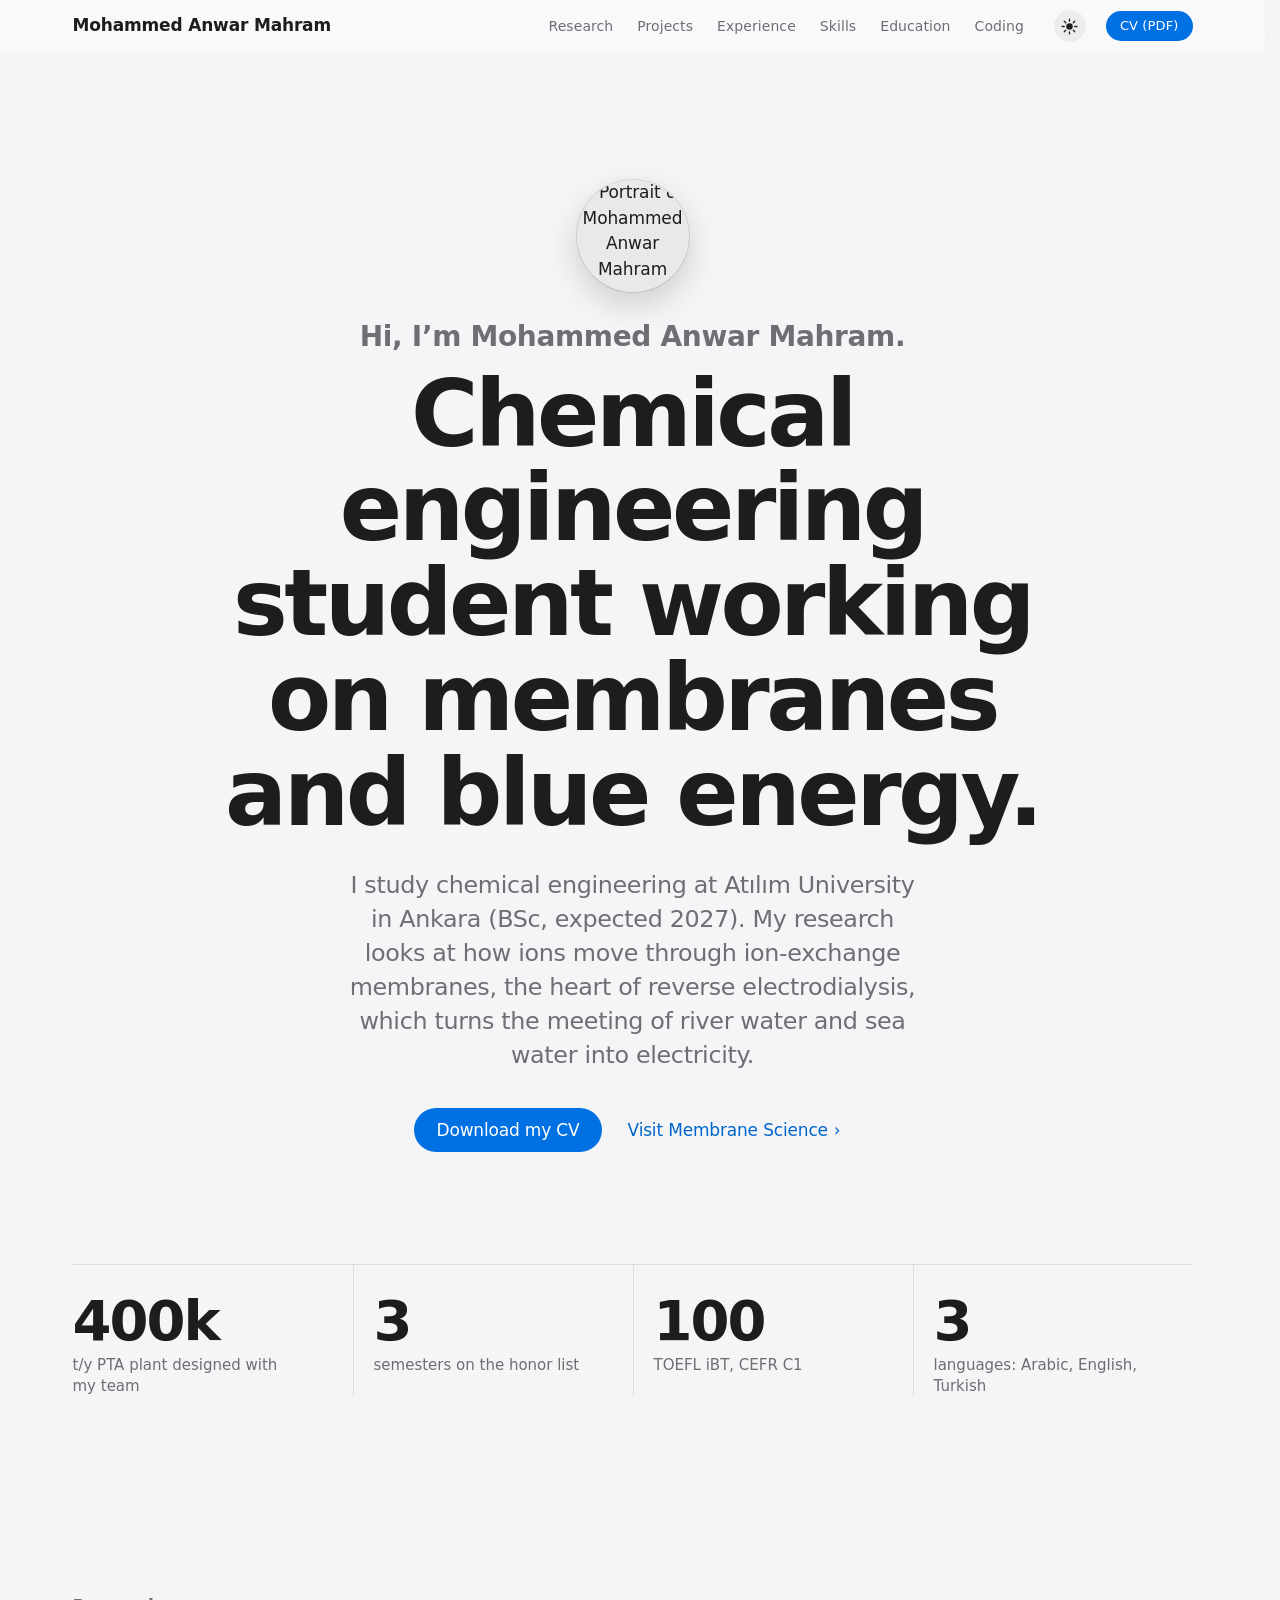
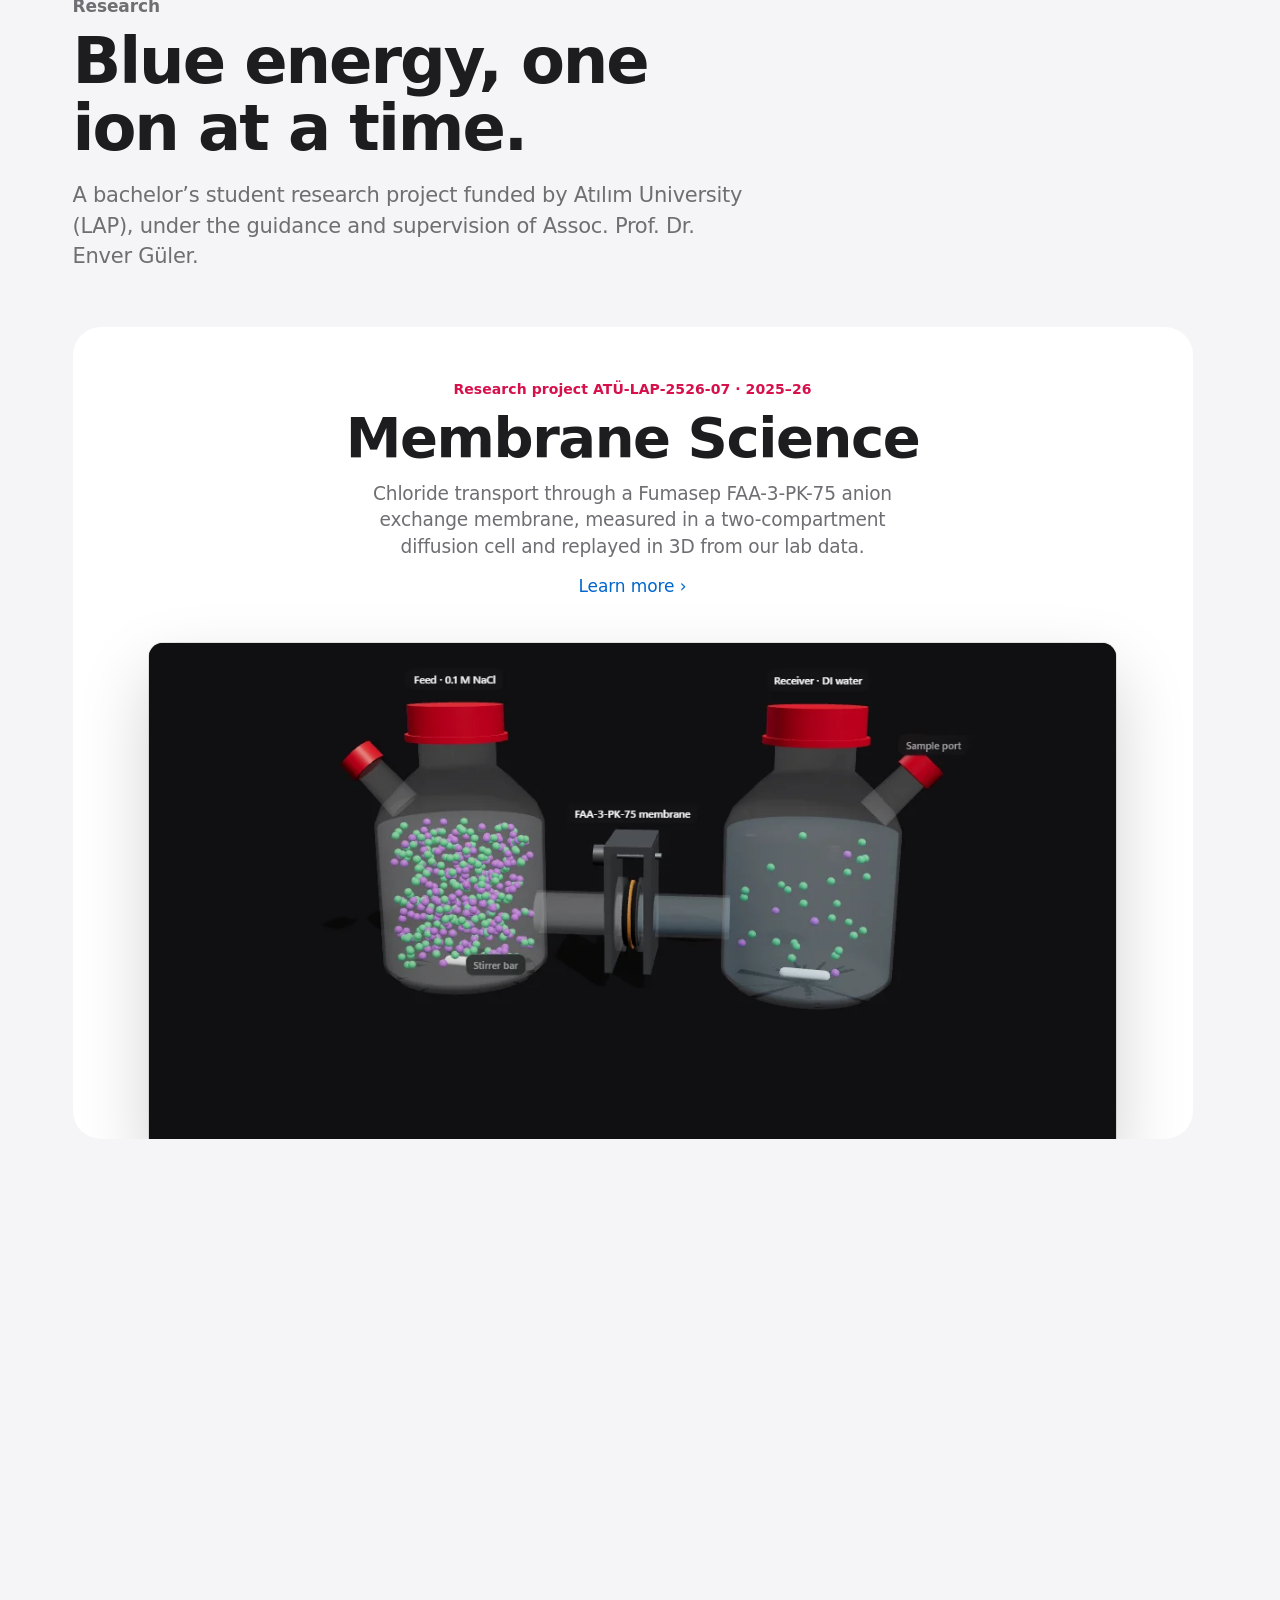
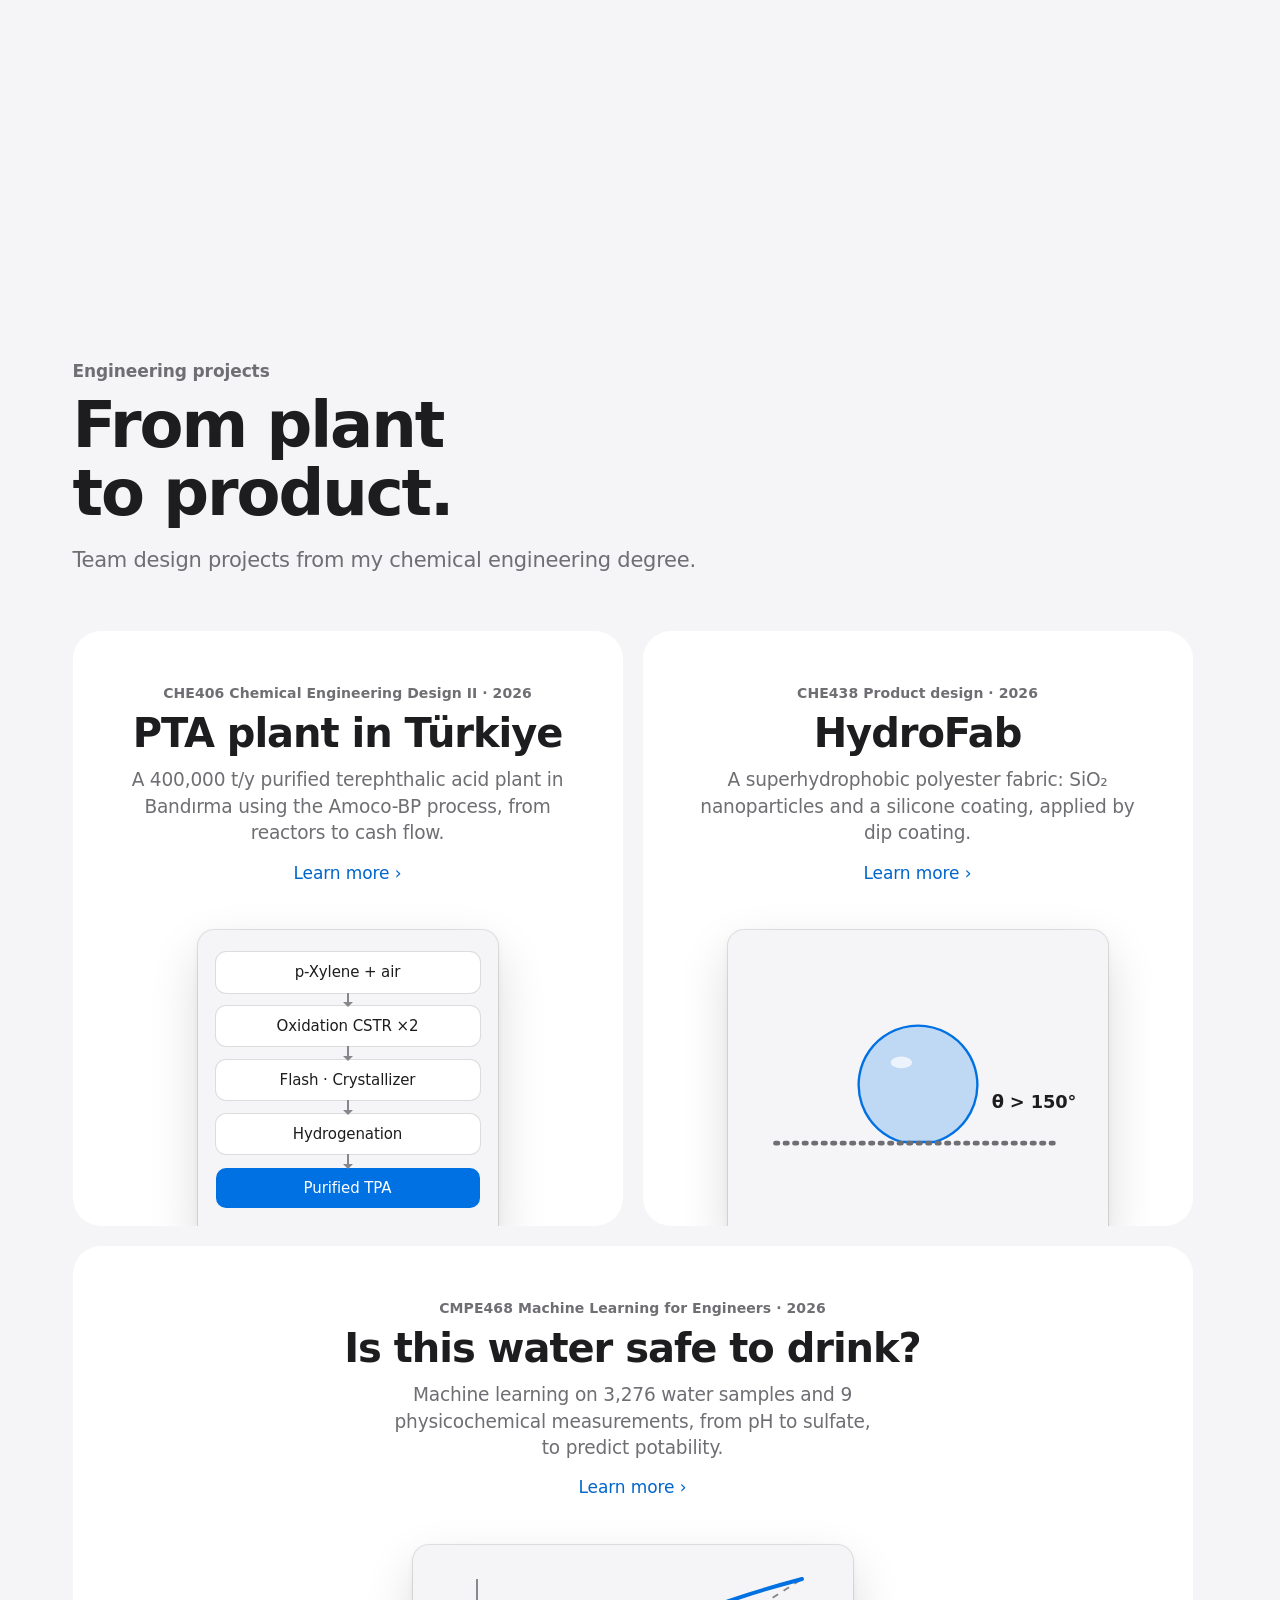
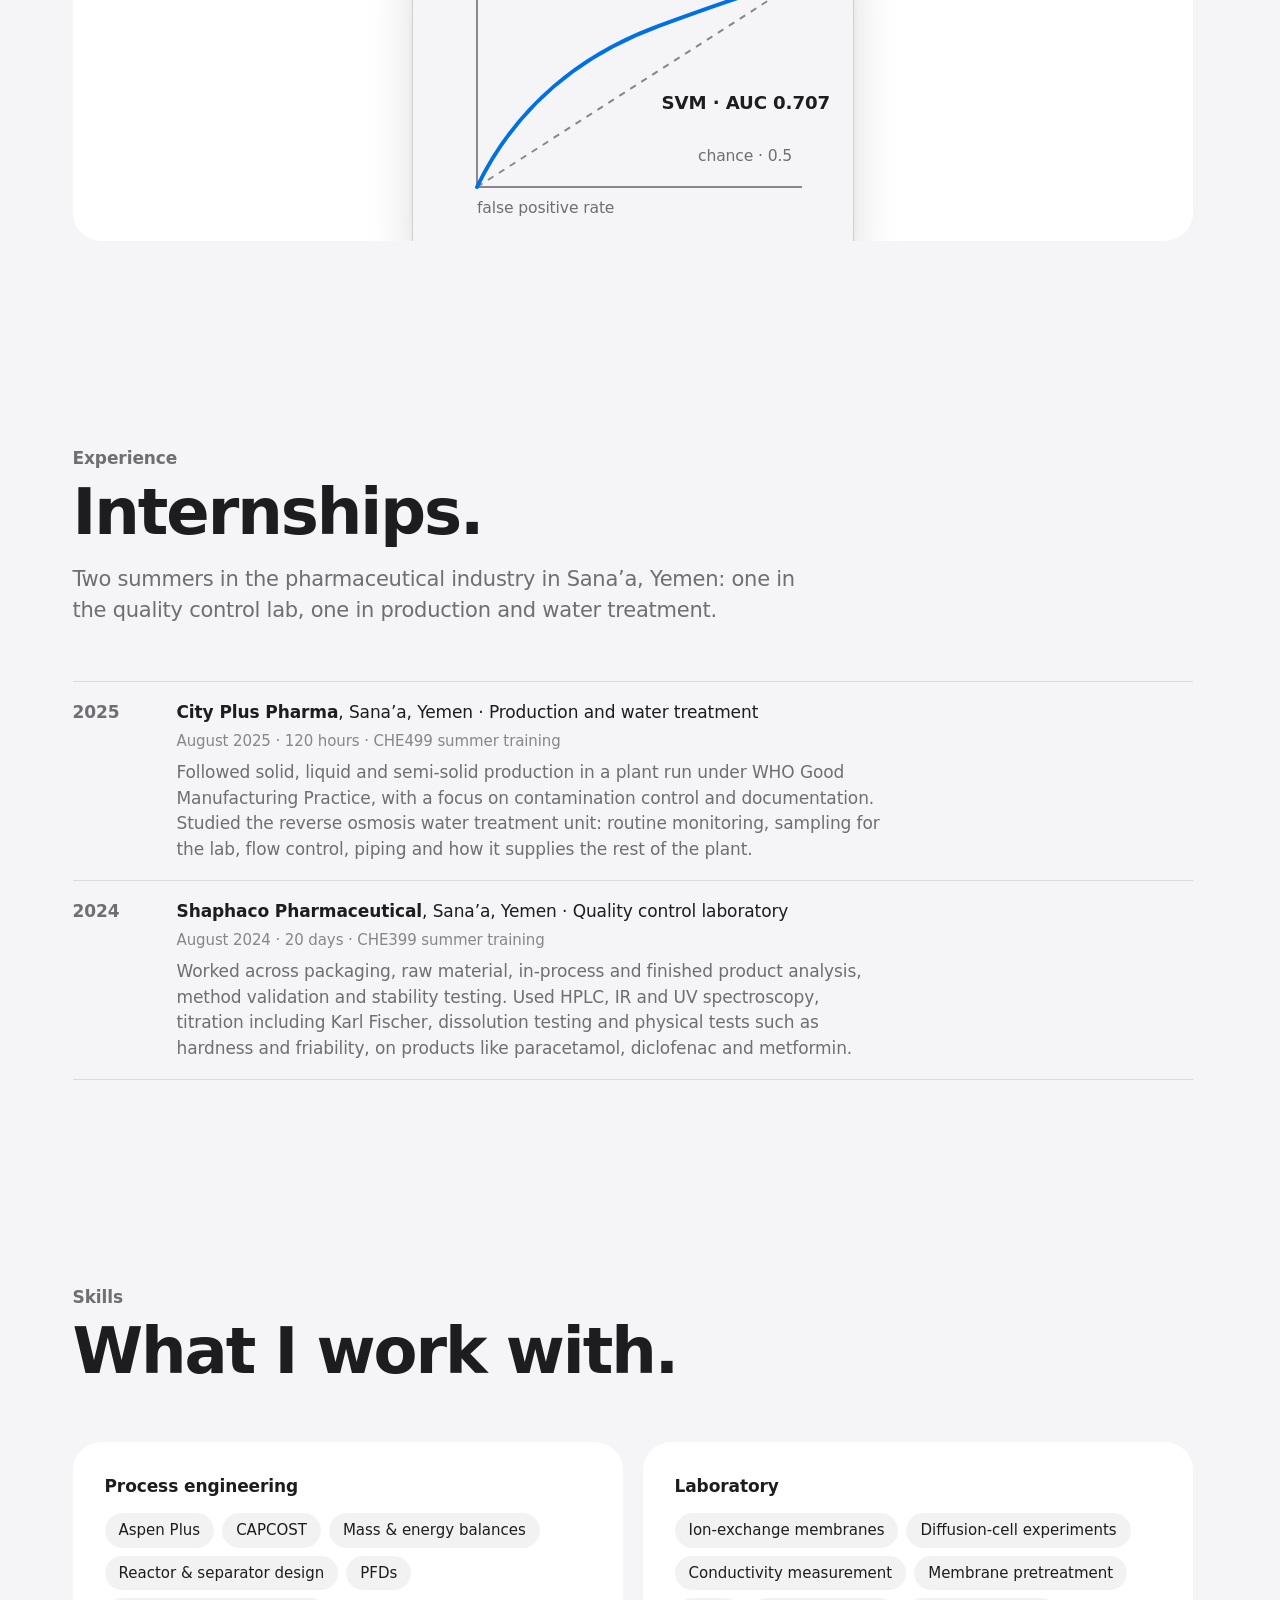
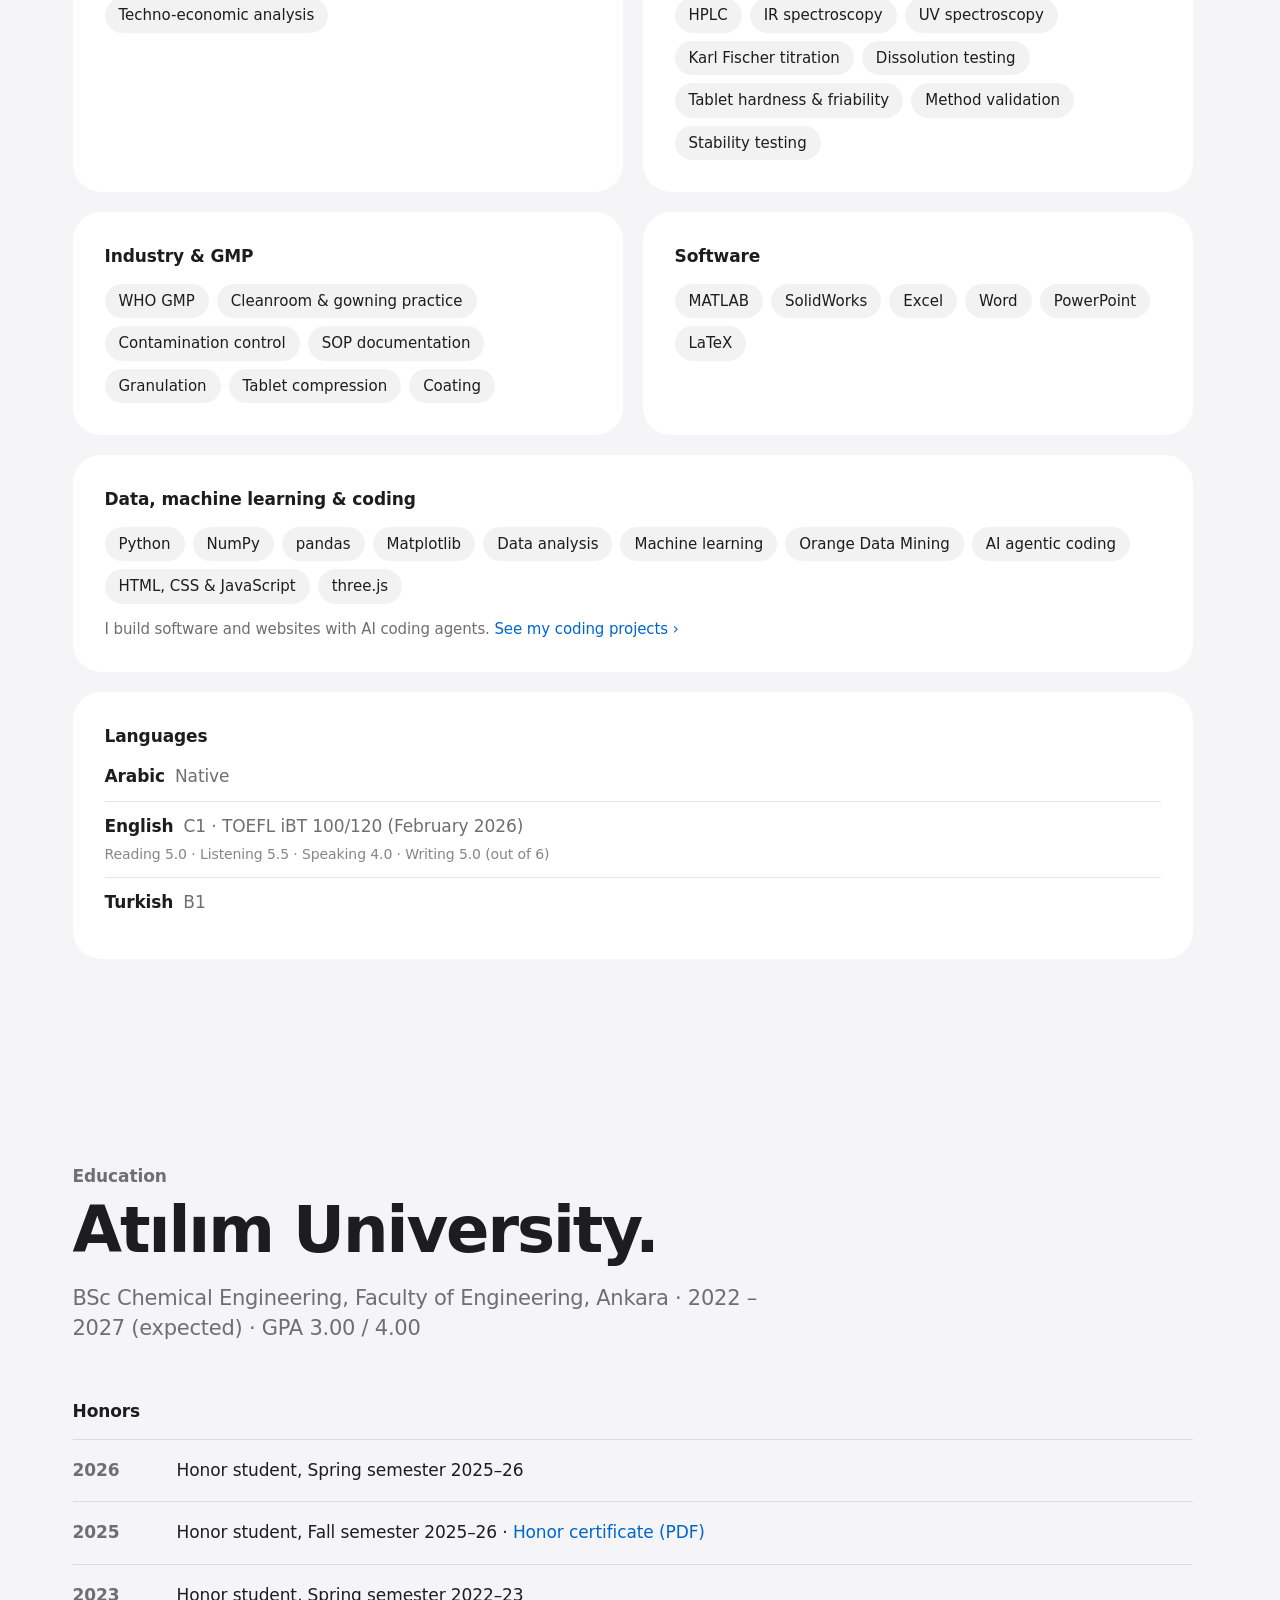
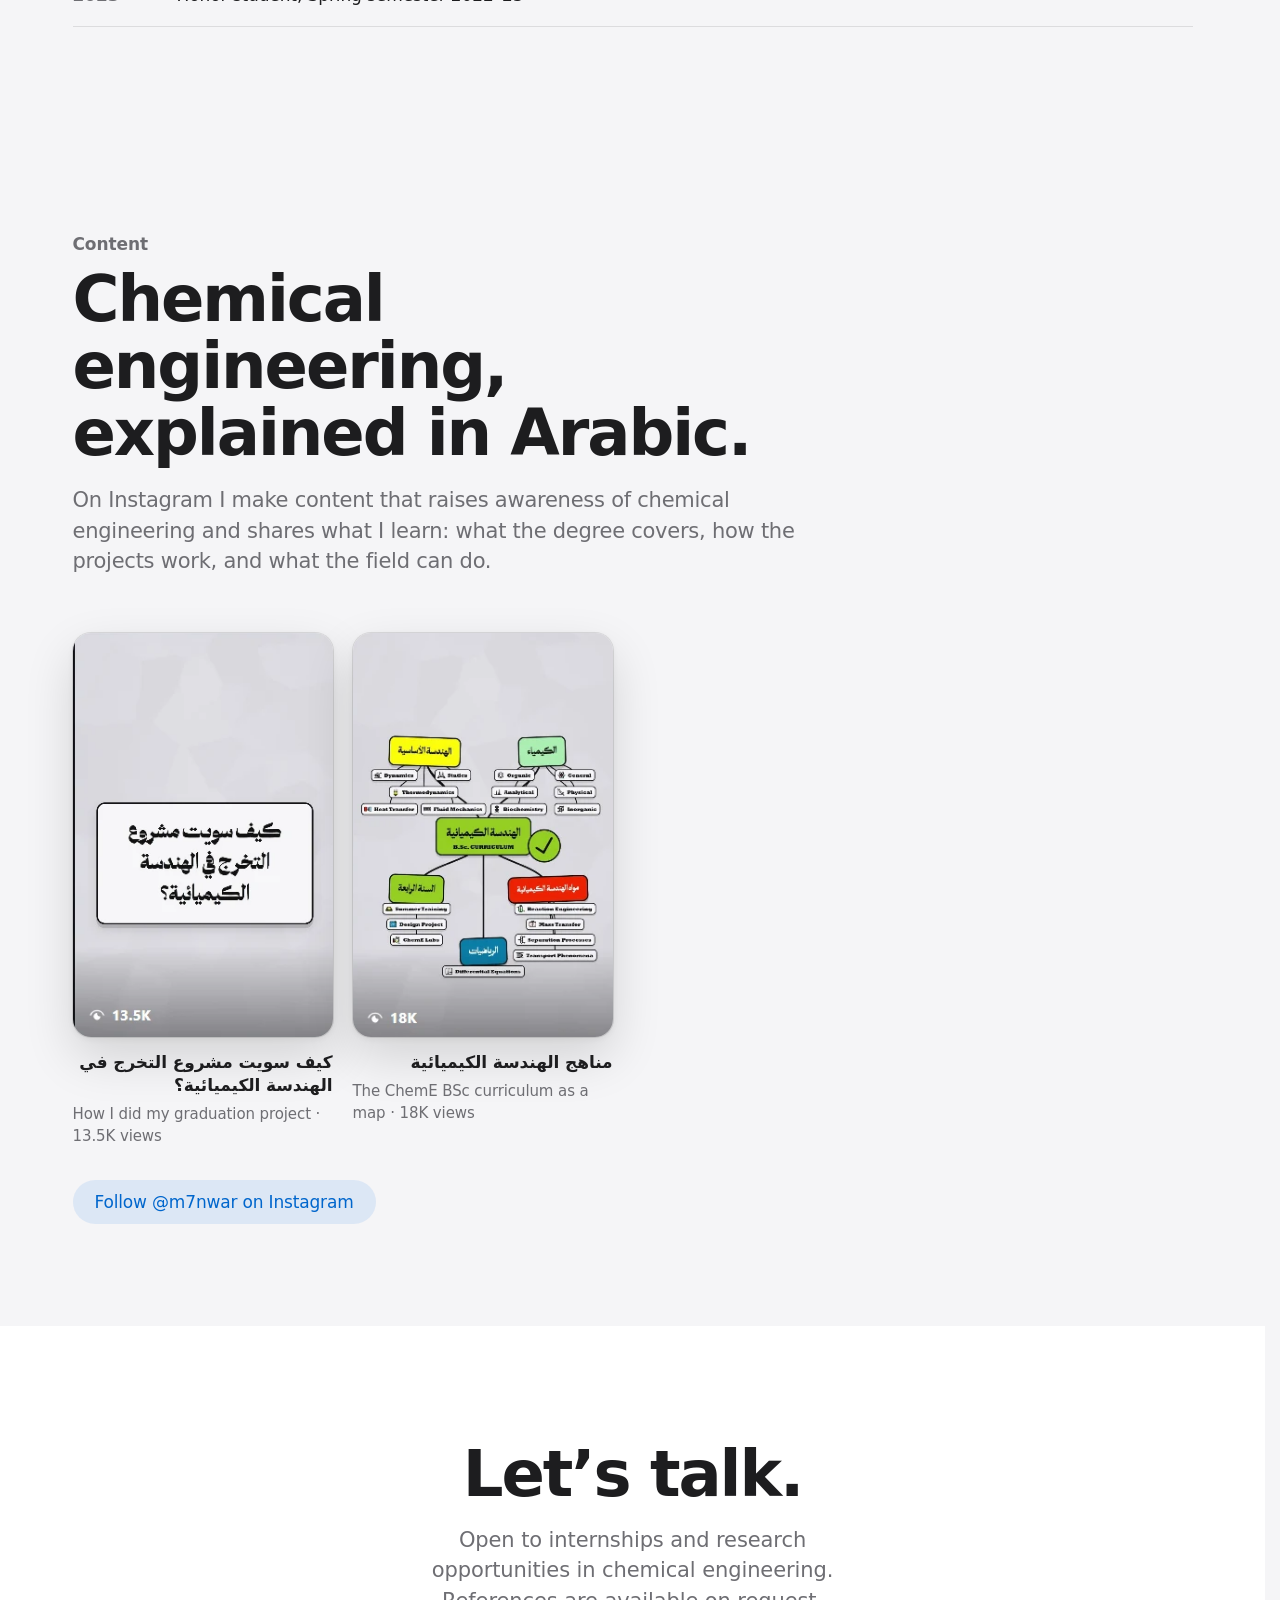
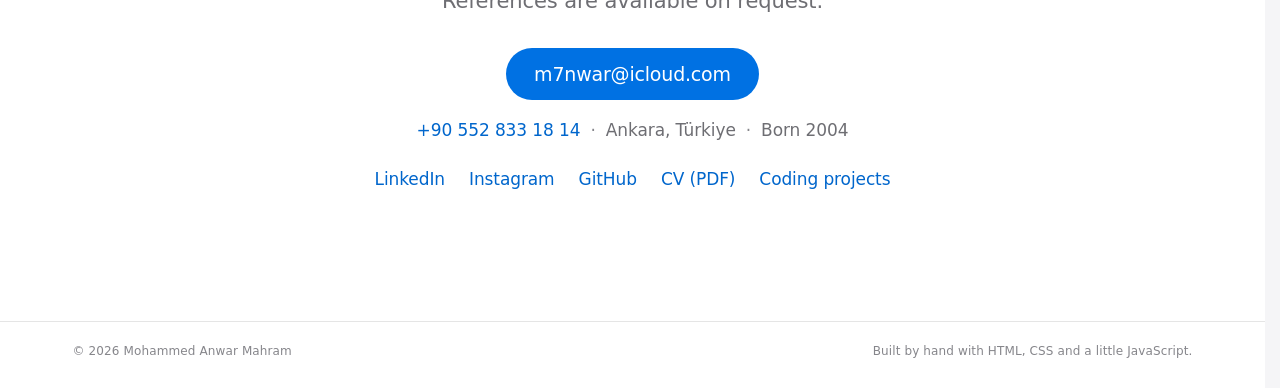
==== commit b6f48cc1: "Add internships and the skills they built; fix in-between nav widths - Experience: City Plus Pharma " ====
--- a/index.html
+++ b/index.html
@@ -13,7 +13,7 @@
   <meta property="og:image" content="https://ghost545a.github.io/assets/membrane-science.webp">
   <meta property="og:type" content="website">
   <link rel="icon" href="favicon.svg" type="image/svg+xml">
-  <link rel="stylesheet" href="styles.css?v=f626289e">
+  <link rel="stylesheet" href="styles.css?v=c695ddd1">
   <script>document.documentElement.classList.add('js');try{var t=localStorage.getItem('theme');if(t==='light'||t==='dark')document.documentElement.setAttribute('data-theme',t);}catch(e){}</script>
 </head>
 <body>
@@ -27,6 +27,7 @@
           <ul class="nav-links">
             <li><a href="#research" data-section="research">Research</a></li>
             <li><a href="#projects" data-section="projects">Projects</a></li>
+            <li class="nav-opt nav-wide"><a href="#experience" data-section="experience">Experience</a></li>
             <li class="nav-opt"><a href="#skills" data-section="skills">Skills</a></li>
             <li class="nav-opt"><a href="#education" data-section="education">Education</a></li>
             <li><a href="coding.html">Coding</a></li>
@@ -191,16 +192,22 @@
         </div>
       </section>
 
-      <!-- Experience: internships will be added here -->
-      <section class="section" id="experience" aria-labelledby="experience-title" hidden>
+      <!-- Experience -->
+      <section class="section" id="experience" aria-labelledby="experience-title">
         <div class="wrap">
           <header class="section-head reveal">
             <p class="eyebrow">Experience</p>
             <h2 id="experience-title" class="section-title">Internships.</h2>
+            <p class="section-lede">Two summers in the pharmaceutical industry in Sana’a, Yemen: one in the quality control lab, one in production and water treatment.</p>
           </header>
           <div class="timeline cv-list reveal">
             <ol>
-              <!-- <li><span class="tl-year">2025</span><span class="tl-what"><strong>Company</strong>, City · Department. What I did.</span></li> -->
+              <li><span class="tl-year">2025</span><span class="tl-what"><strong>City Plus Pharma</strong>, Sana’a, Yemen · Production and water treatment
+                <span class="tl-when">August 2025 · 120 hours · CHE499 summer training</span>
+                <span class="tl-detail">Followed solid, liquid and semi-solid production in a plant run under WHO Good Manufacturing Practice, with a focus on contamination control and documentation. Studied the reverse osmosis water treatment unit: routine monitoring, sampling for the lab, flow control, piping and how it supplies the rest of the plant.</span></span></li>
+              <li><span class="tl-year">2024</span><span class="tl-what"><strong>Shaphaco Pharmaceutical</strong>, Sana’a, Yemen · Quality control laboratory
+                <span class="tl-when">August 2024 · 20 days · CHE399 summer training</span>
+                <span class="tl-detail">Worked across packaging, raw material, in-process and finished product analysis, method validation and stability testing. Used HPLC, IR and UV spectroscopy, titration including Karl Fischer, dissolution testing and physical tests such as hardness and friability, on products like paracetamol, diclofenac and metformin.</span></span></li>
             </ol>
           </div>
         </div>
@@ -220,13 +227,17 @@
             </div>
             <div class="cv-block reveal" style="--d:1">
               <h3 class="side-title">Laboratory</h3>
-              <ul class="chips"><li>Ion-exchange membranes</li><li>Diffusion-cell experiments</li><li>Conductivity measurement</li><li>Membrane pretreatment</li></ul>
+              <ul class="chips"><li>Ion-exchange membranes</li><li>Diffusion-cell experiments</li><li>Conductivity measurement</li><li>Membrane pretreatment</li><li>HPLC</li><li>IR spectroscopy</li><li>UV spectroscopy</li><li>Karl Fischer titration</li><li>Dissolution testing</li><li>Tablet hardness &amp; friability</li><li>Method validation</li><li>Stability testing</li></ul>
+            </div>
+            <div class="cv-block reveal">
+              <h3 class="side-title">Industry &amp; GMP</h3>
+              <ul class="chips"><li>WHO GMP</li><li>Cleanroom &amp; gowning practice</li><li>Contamination control</li><li>SOP documentation</li><li>Granulation</li><li>Tablet compression</li><li>Coating</li></ul>
             </div>
             <div class="cv-block reveal">
               <h3 class="side-title">Software</h3>
               <ul class="chips"><li>MATLAB</li><li>SolidWorks</li><li>Excel</li><li>Word</li><li>PowerPoint</li><li>LaTeX</li></ul>
             </div>
-            <div class="cv-block reveal" style="--d:1">
+            <div class="cv-block cv-span reveal">
               <h3 class="side-title">Data, machine learning &amp; coding</h3>
               <ul class="chips"><li>Python</li><li>NumPy</li><li>pandas</li><li>Matplotlib</li><li>Data analysis</li><li>Machine learning</li><li>Orange Data Mining</li><li>AI agentic coding</li><li>HTML, CSS &amp; JavaScript</li><li>three.js</li></ul>
               <p class="cv-note">I build software and websites with AI coding agents. <a href="coding.html">See my coding projects ›</a></p>
--- a/styles.css
+++ b/styles.css
@@ -930,7 +930,7 @@
    ========================================================================== */
 
 /* Keep the bar short on phones: Research, Projects and Coding stay. */
-@media (max-width: 600px) { .nav-links .nav-opt { display: none; } }
+@media (max-width: 780px) { .nav-links .nav-opt { display: none; } }
 
 /* Mock: simplified PTA process flow, read top to bottom */
 .mock-pfd {
@@ -1055,3 +1055,27 @@
 
 .cv-span { grid-column: 1 / -1; }
 .cv-note { margin-top: 14px; font-size: 0.9375rem; color: var(--text-2); }
+
+/* ==========================================================================
+   Phone-only fixes (nothing here applies on a PC-width screen)
+   ========================================================================== */
+@media (max-width: 780px) {
+  /* The bar must fit one line from 360px to 780px, or the page scrolls sideways. */
+  .nav-inner { gap: 6px; }
+  .nav-name { font-size: 0; flex: none; }
+  .nav-name::after { content: "Mohammed"; font-size: 1rem; letter-spacing: -0.01em; }
+  .nav-links { gap: 0; min-width: 0; }
+  .nav-links a { padding: 9px 7px; }
+  .nav-name { padding-block: 8px; }
+  .theme-toggle { flex: none; width: 36px; height: 36px; }
+}
+
+/* Internship entries: title line, then date and a short description */
+.tl-when { display: block; margin-top: 4px; font-size: 0.9375rem; color: var(--text-3); }
+.tl-detail { display: block; margin-top: 8px; color: var(--text-2); max-width: 44rem; }
+
+/* "Experience" joins the bar only where there is room for it */
+@media (max-width: 900px) { .nav-links .nav-wide { display: none; } }
+@media (max-width: 359px) { .nav-links a { padding-inline: 4px; } .nav-inner { gap: 4px; } }
+/* Phones: year above each entry, so the text gets the full width */
+@media (max-width: 600px) { .cv-list li { grid-template-columns: minmax(0, 1fr); gap: 4px; } }
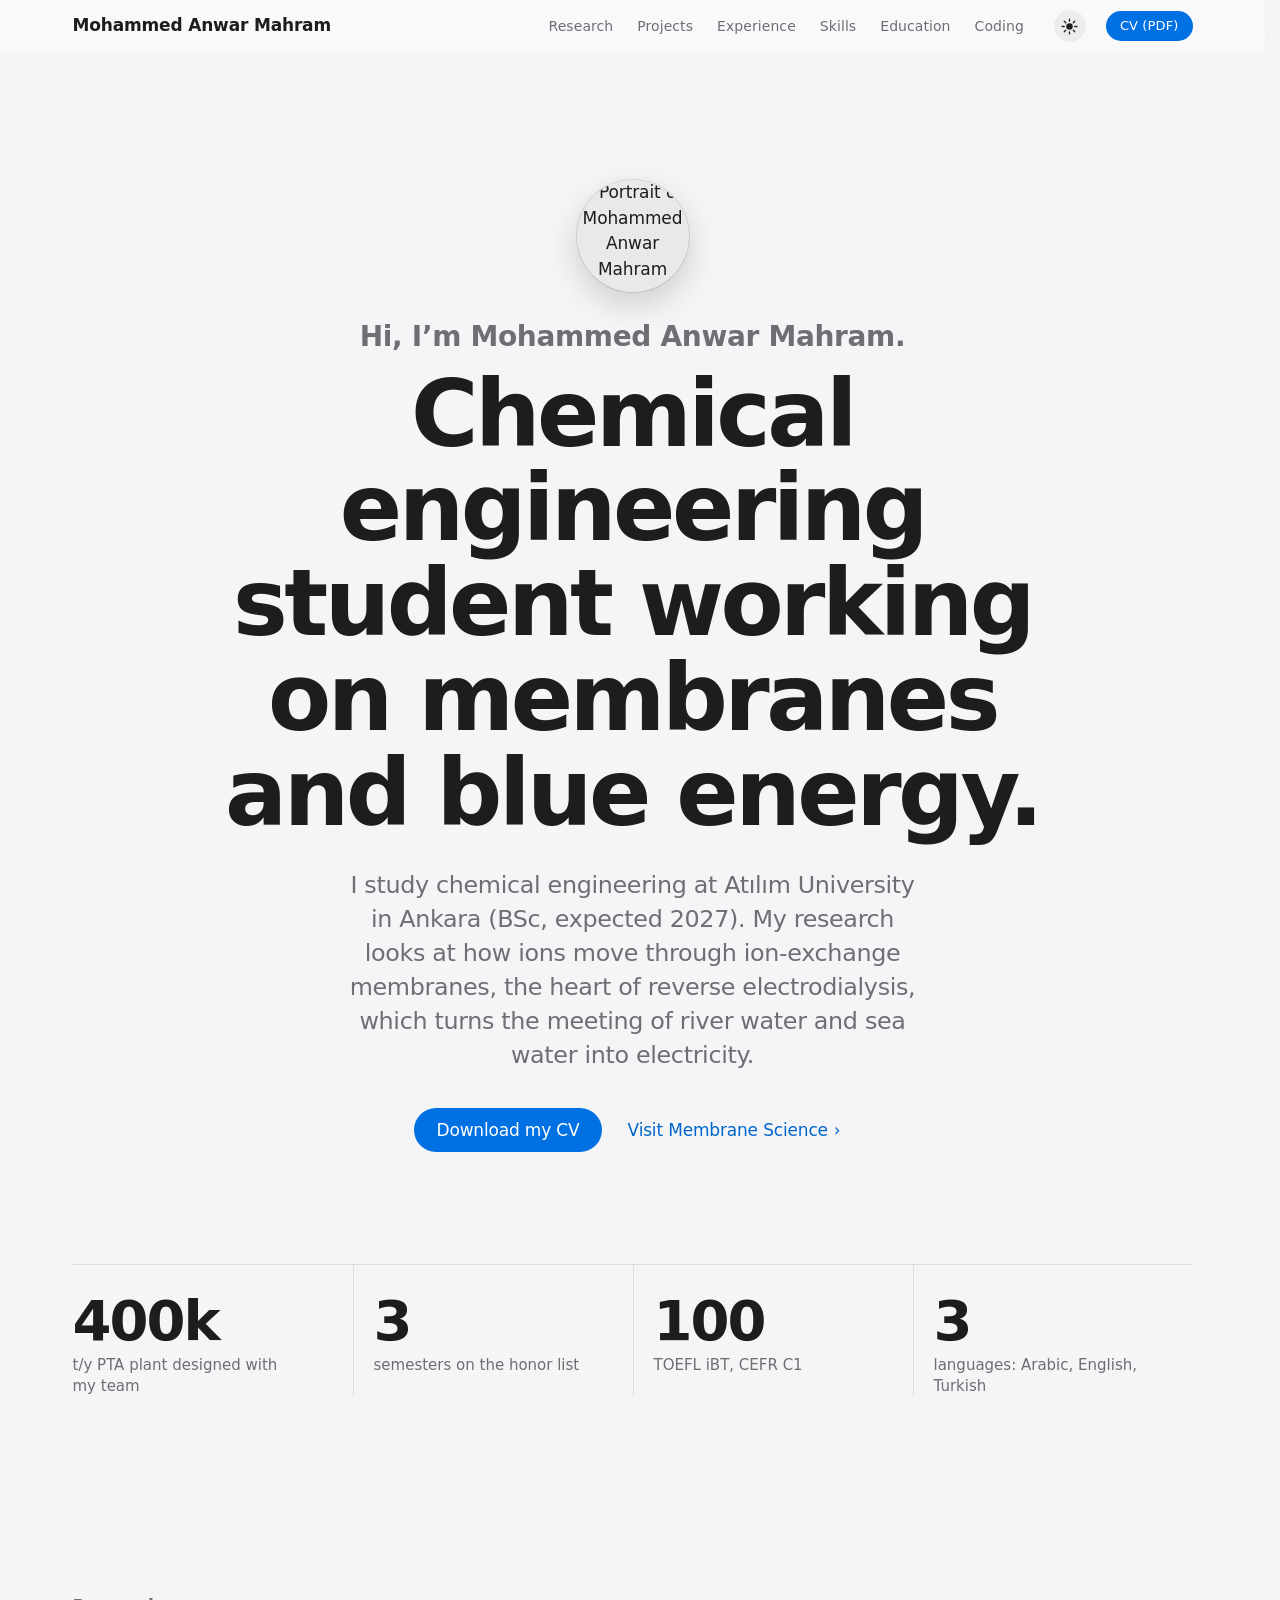
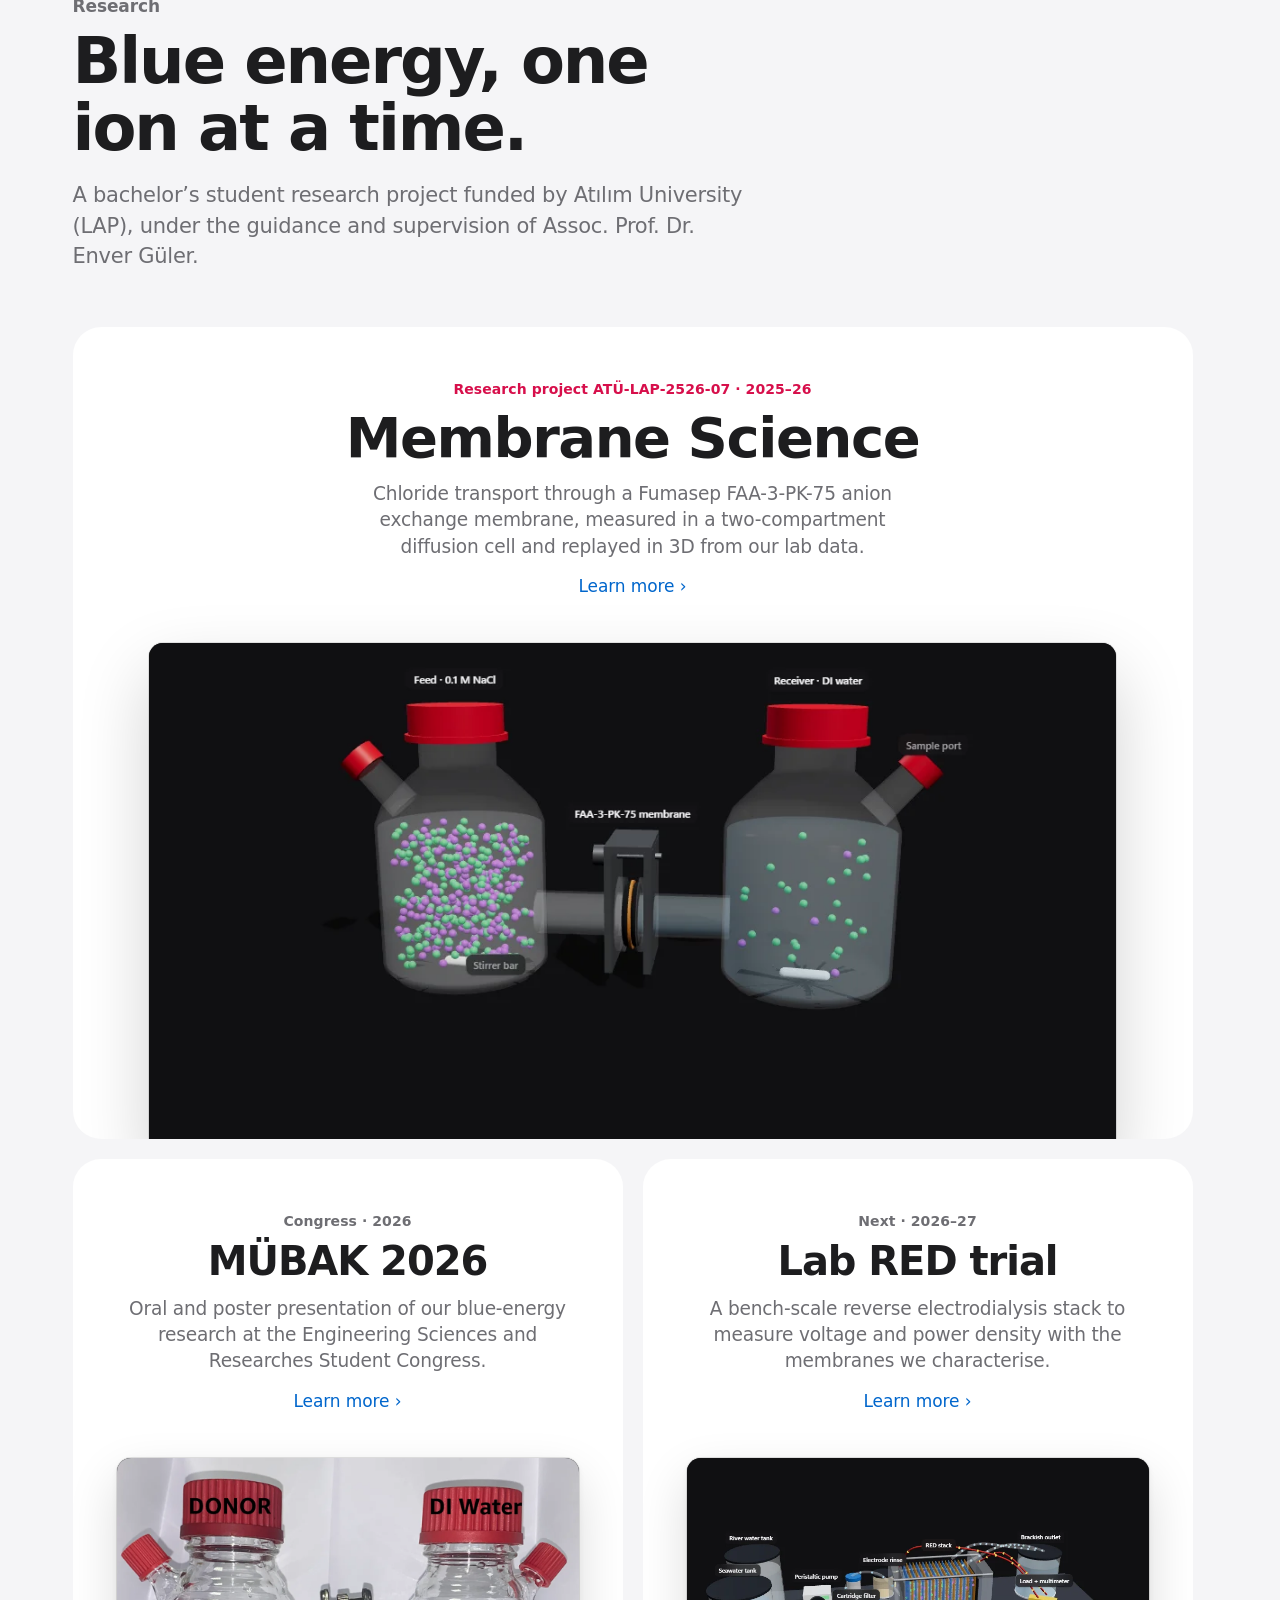
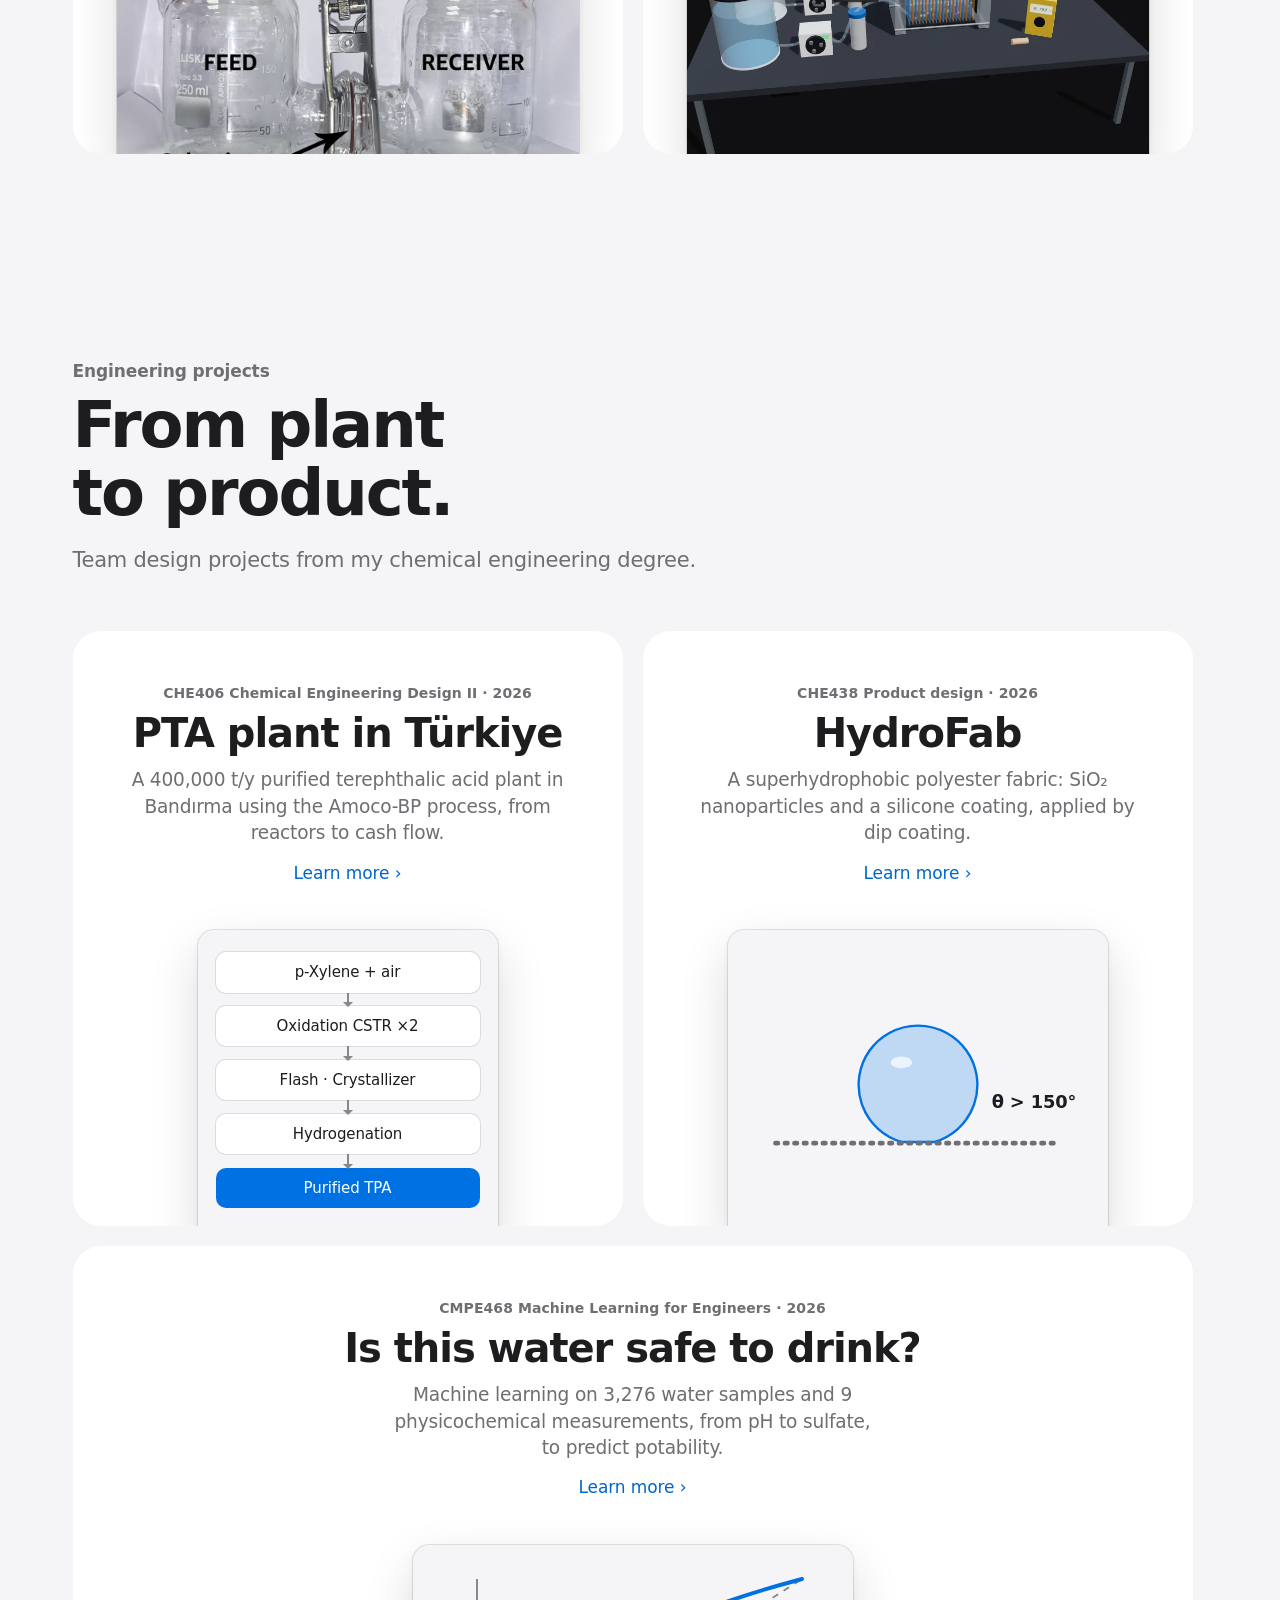
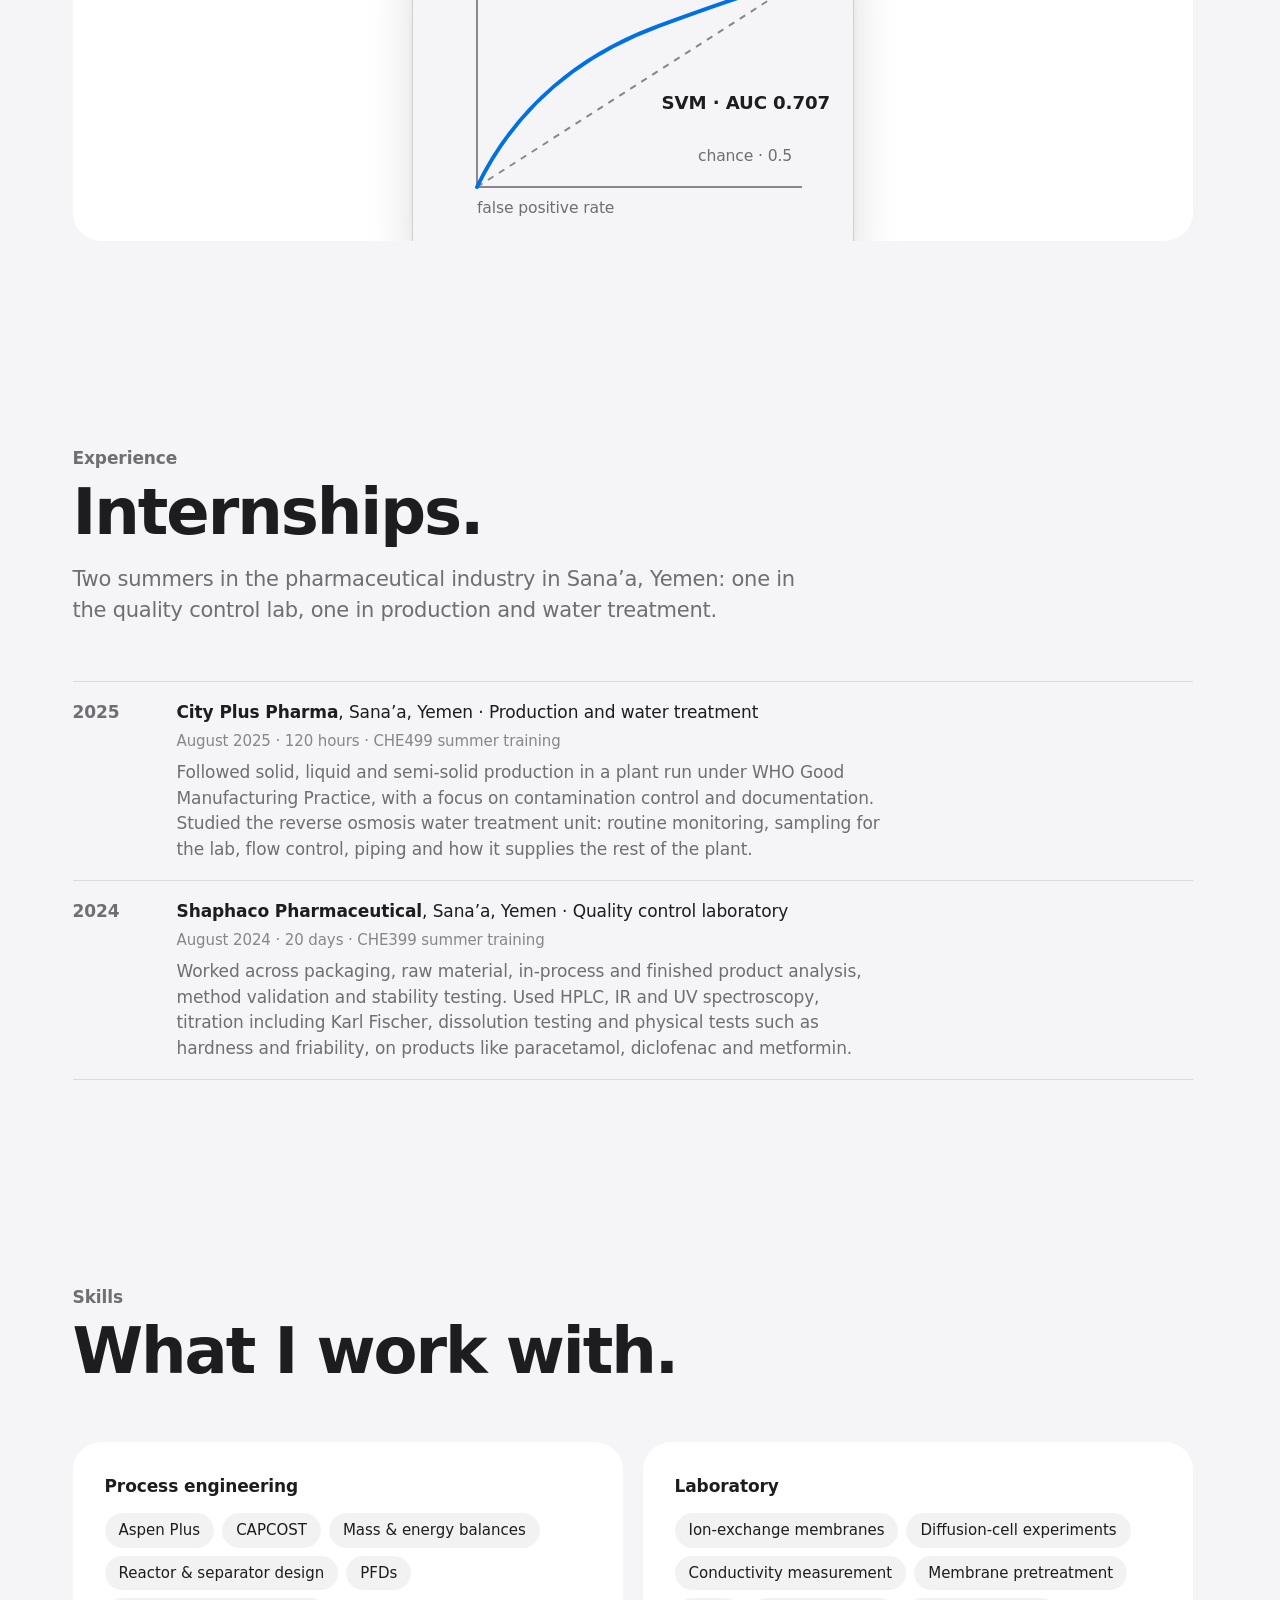
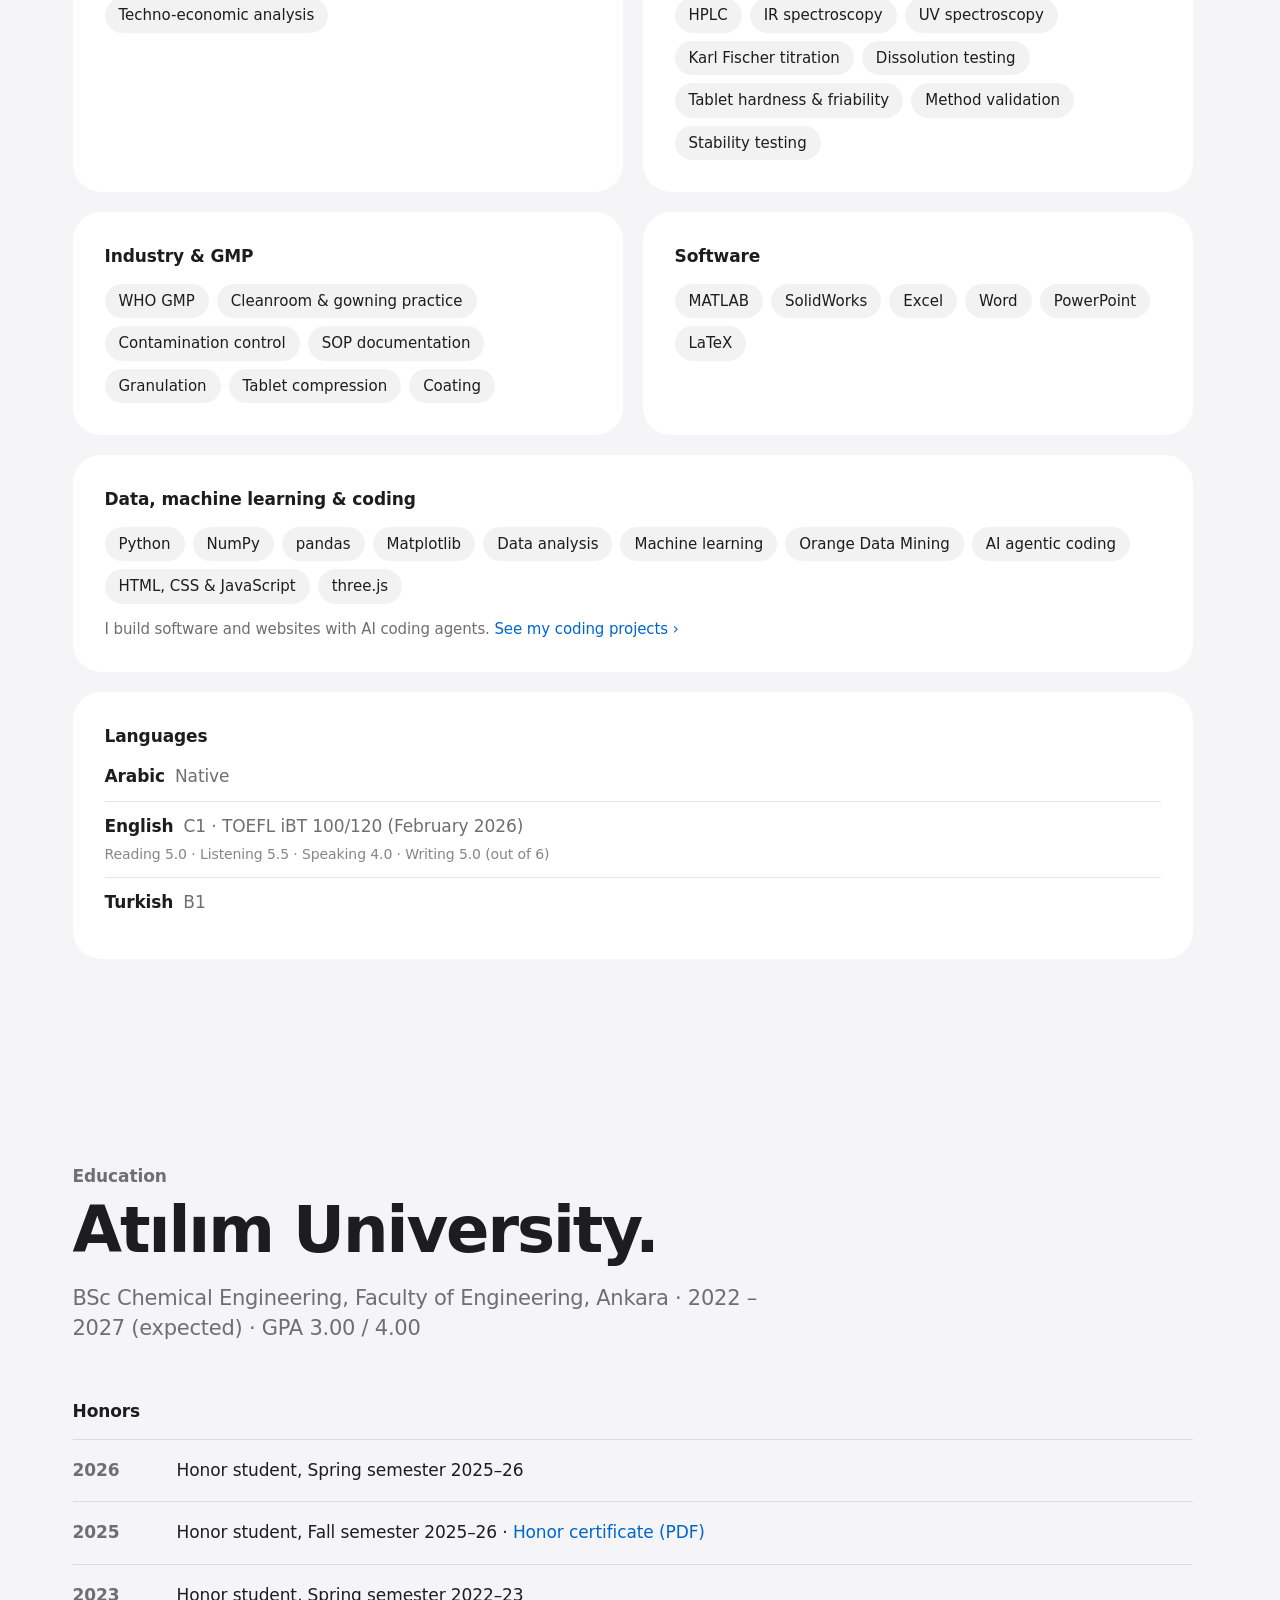
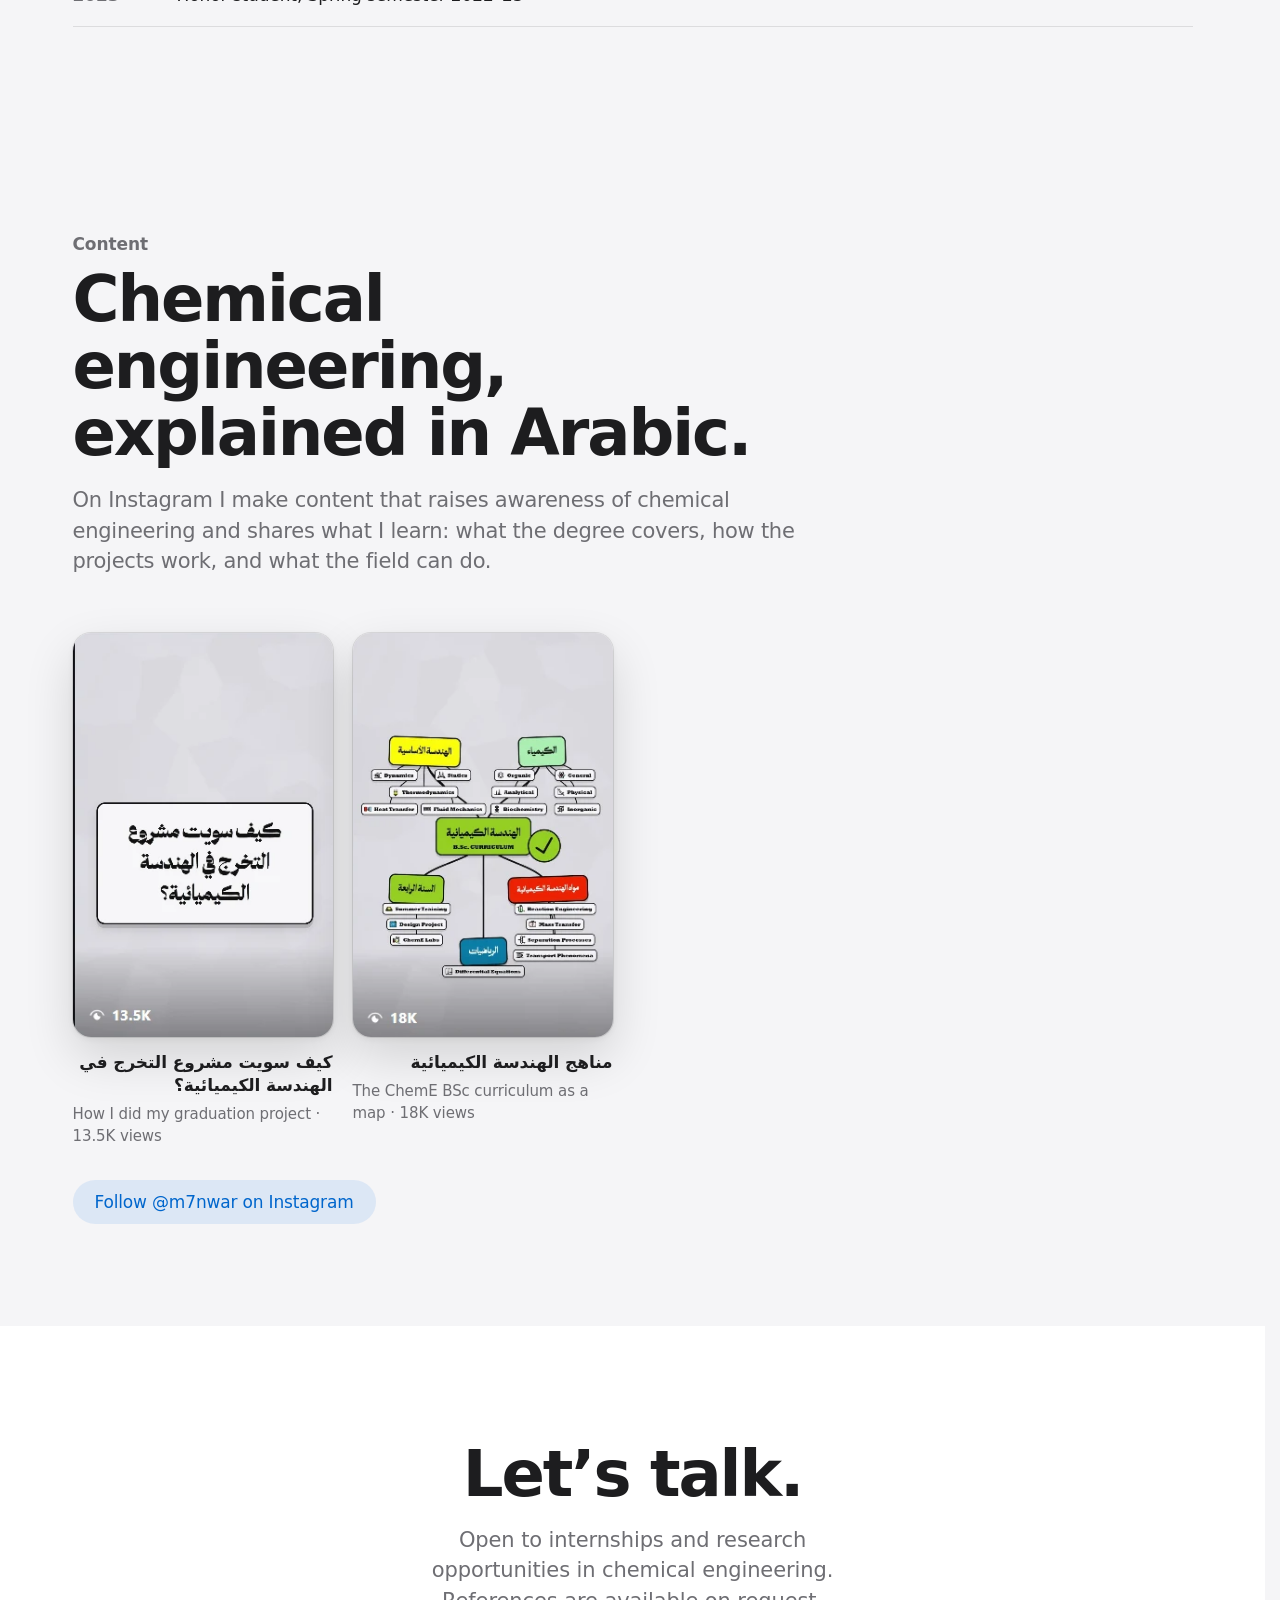
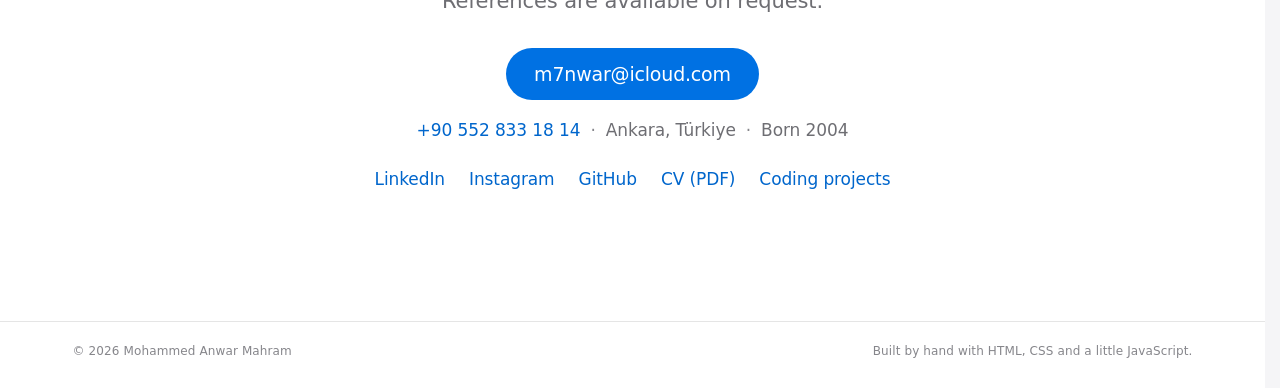
==== commit ebee28bb: "Add Convert to QR to the coding projects Full-width tile with light and dark screenshots, plus its d" ====
--- a/index.html
+++ b/index.html
@@ -13,7 +13,7 @@
   <meta property="og:image" content="https://ghost545a.github.io/assets/membrane-science.webp">
   <meta property="og:type" content="website">
   <link rel="icon" href="favicon.svg" type="image/svg+xml">
-  <link rel="stylesheet" href="styles.css?v=c695ddd1">
+  <link rel="stylesheet" href="styles.css?v=69ca469f">
   <script>document.documentElement.classList.add('js');try{var t=localStorage.getItem('theme');if(t==='light'||t==='dark')document.documentElement.setAttribute('data-theme',t);}catch(e){}</script>
 </head>
 <body>
--- a/styles.css
+++ b/styles.css
@@ -1079,3 +1079,7 @@
 @media (max-width: 359px) { .nav-links a { padding-inline: 4px; } .nav-inner { gap: 4px; } }
 /* Phones: year above each entry, so the text gets the full width */
 @media (max-width: 600px) { .cv-list li { grid-template-columns: minmax(0, 1fr); gap: 4px; } }
+
+/* Convert to QR tile: a phone-width window aimed at the QR code */
+[data-sheet="convertqr"] .shot { width: min(100%, 440px); }
+[data-sheet="convertqr"] .shot img { object-position: 50% 66%; }
